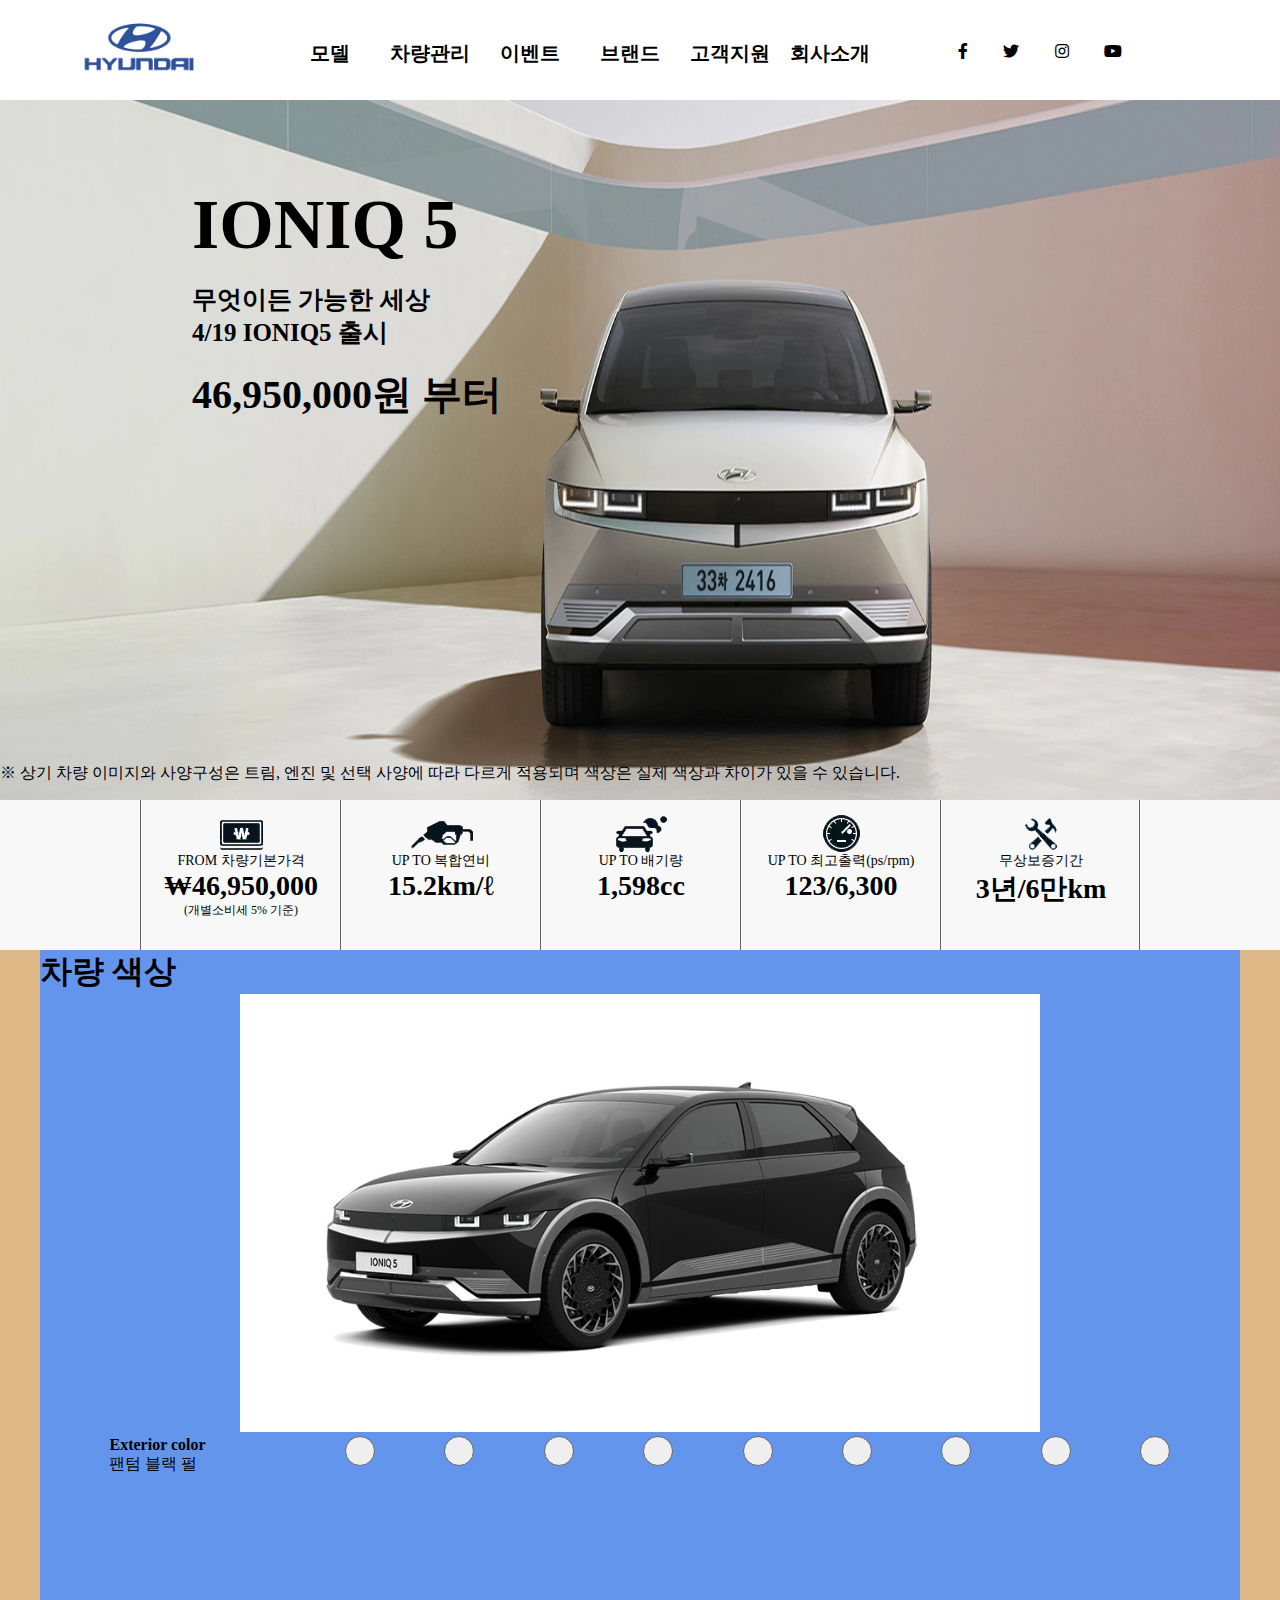
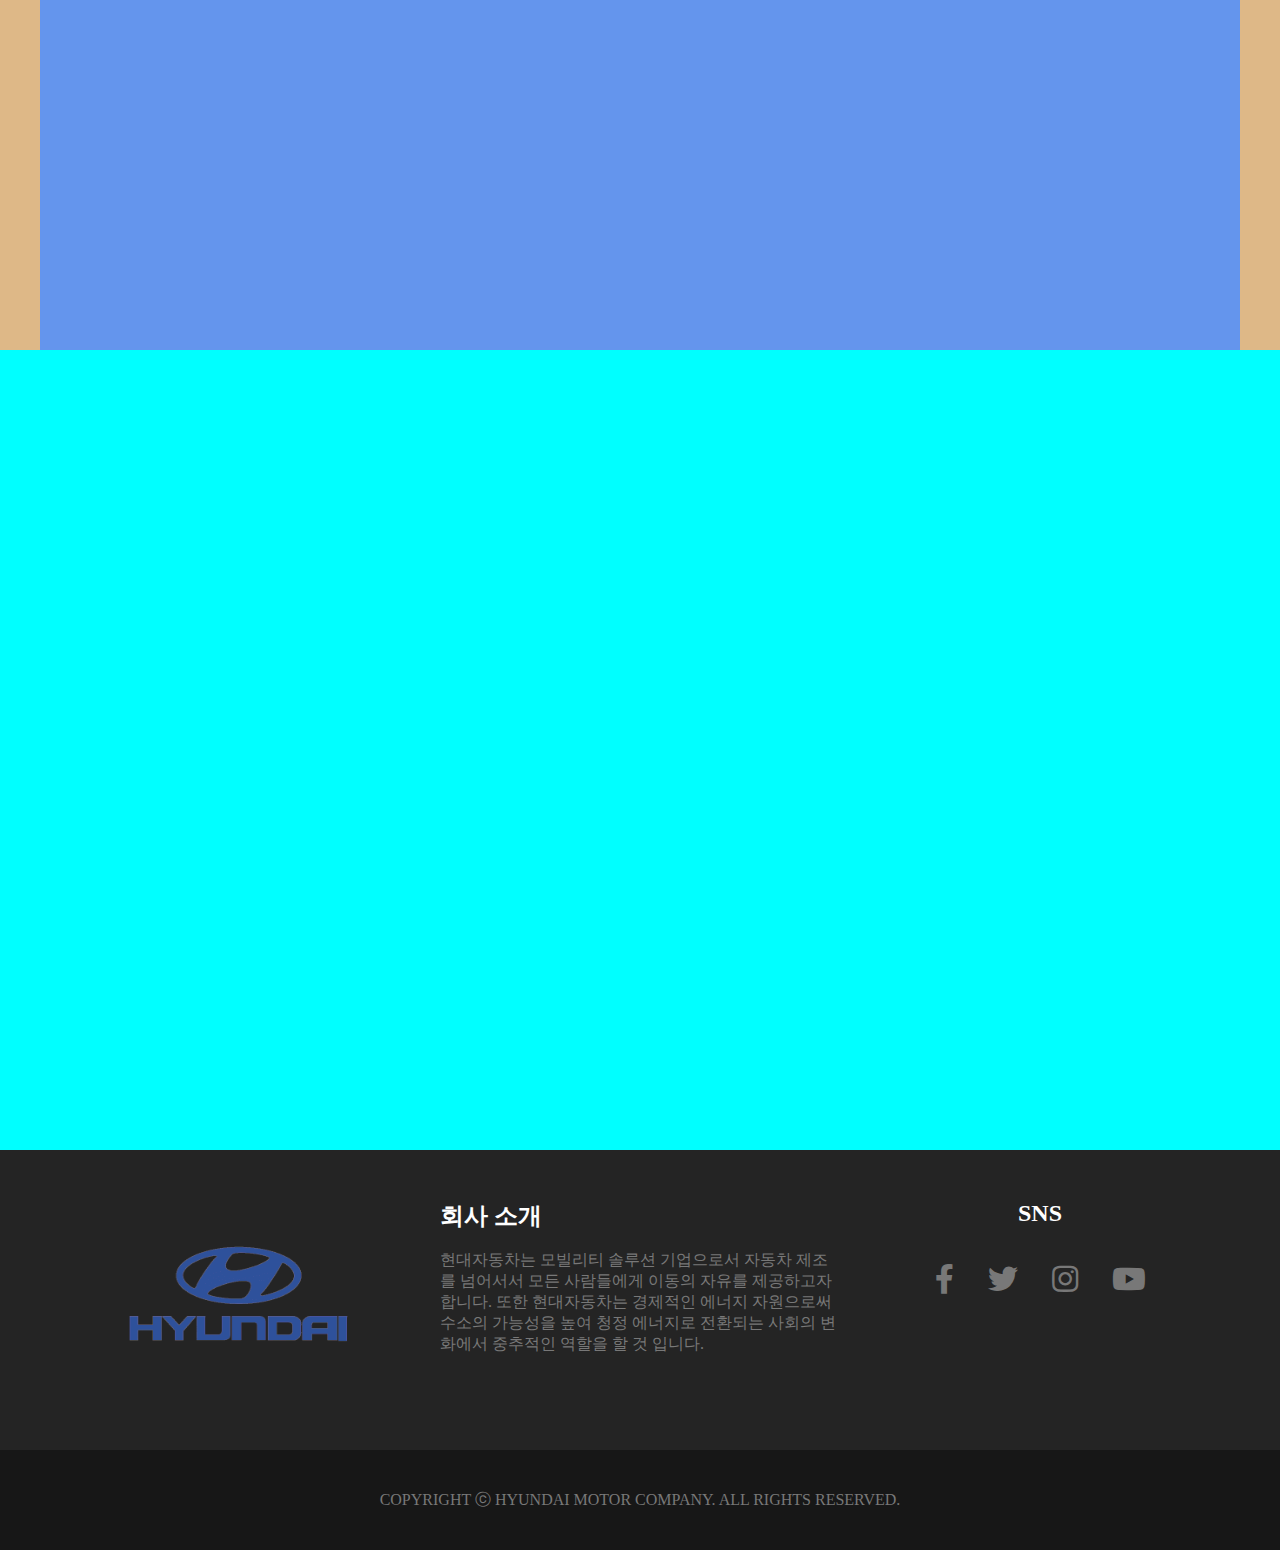
==== sub.html @ bb11e24d "1111" ====
<!DOCTYPE html>
<html lang="ko">

<head>
    <meta charset="UTF-8">
    <meta name="viewport" content="width=device-width, initial-scale=1.0">
    <title>현대자동차</title>
    <link rel="stylesheet" href="subcss/sub.css">
    <link rel="stylesheet" href="css/common.css">
    <link rel="stylesheet" href="css/common2.css">
    <link rel="stylesheet" href="css/common3.css">
    <link rel="stylesheet" href="https://use.fontawesome.com/releases/v5.10.0/css/all.css">

    
    <script src="https://ajax.googleapis.com/ajax/libs/jquery/3.6.0/jquery.min.js"></script>
    <script src="js/header.js"></script>
    <script src="subjs/sub.js"></script>
</head>

<body>
    
    <div class="header">
        <header>
            <a href="#"><img src="img/hyundai.png"  alt="logo"></a>
            <img src="img/menu.png" id="menu" alt="menu">
            <nav class="a">
                <ul>
                    <li><a href="#">모델</a></li>
                    <li><a href="#">차량관리</a></li>
                    <li><a href="#">이벤트</a></li>
                    <li><a href="#">브랜드</a></li>
                    <li><a href="#">고객지원</a></li>
                    <li><a href="#">회사소개</a></li>
                </ul>
            </nav>
            <div class="icon">
                <a href="#"><i class="fab fa-facebook-f"></i></a>
                <a href="#"><i class="fab fa-twitter"></i></a>
                <a href="#"><i class="fab fa-instagram"></i></a>
                <a href="#"><i class="fab fa-youtube"></i></a>
            </div>
        </header>
    </div>
   
   
    <div class="slide_1">
        <img class="slim" src="subimg/IONIQ5.jpg" alt="">
        <div class="txt">
            <h1 class="txt1">IONIQ 5</h1><br>
            <h4>무엇이든 가능한 세상<br> 4/19 IONIQ5 출시</h4><br>
            <span class="txt2">46,950,000원 부터</span>
        </div>
        <span class="q">※ 상기 차량 이미지와 사양구성은 트림, 엔진 및 선택 사양에 따라 다르게 적용되며 색상은 실제 색상과 차이가 있을 수 있습니다.</span>
        <div class="ic">
            <div class="icon a">
                <div id="flex">
                    <img src="subimg/icon1.png" alt="img">
                    <span>FROM 차량기본가격</span>
                    <h1 class="big">₩46,950,000</h1>
                    <span id="small">(개별소비세 5% 기준)</span>
                </div>
            </div>
            <div class="icon b">
                <div id="flex">
                    <img src="subimg/icon2.png" alt="">
                    <span>UP TO 복합연비</span>
                    <h1 class="big">15.2km/ℓ</h1>
                </div>
            </div>
            <div class="icon c">
                <div id="flex">
                    <img src="subimg/icon3.png" alt="">
                    <span>UP TO 배기량</span>
                    <h1 class="big">1,598cc</h1>
                </div>
            </div>
            <div class="icon d">
                <div id="flex">
                    <img src="subimg/icon4.png" alt="">
                    <span>UP TO 최고출력(ps/rpm)</span>
                    <h1 class="big">123/6,300</h1>
                </div>
            </div>
            <div class="icon e">
                <div id="flex">
                    <img src="subimg/icon5.png" alt="">
                    <span>무상보증기간</span>
                    <h1 class="big">3년/6만km</h1>
                </div>
            </div>
        </div>
    </div>

    <div class="carcol">
        <div class="color">
            <h1>차량 색상</h1>
            <div class="cc">
                <img class="black" src="subimg/black.jpg" alt="">
                <img class="cgrey" src="subimg/cgrey.jpg" alt="">
                <img class="ggrey" src="subimg/ggrey.jpg" alt="">
                <img class="sgrey" src="subimg/sgrey.jpg" alt="">
                <img class="white" src="subimg/white.jpg" alt="">
                <img class="gold" src="subimg/gold.jpg" alt="">
                <img class="blue" src="subimg/blue.jpg" alt="">
                <img class="olive" src="subimg/olive.jpg" alt="">
                <img class="dgreen" src="subimg/dgreen.jpg" alt="">
            </div>
            <div class="btn">
                <p><b> Exterior color</b><br>팬텀 블랙 펄</p>
                <p></p>
                <button class="black1" type="button"></button>
                <button class="cgrey1" type="button"></button>
                <button class="ggrey1" type="button"></button>
                <button class="sgrey1" type="button"></button>
                <button class="white1" type="button"></button>
                <button class="gold1" type="button"></button>
                <button class="blue1" type="button"></button>
                <button class="olive1" type="button"></button>
                <button class="dgreen1" type="button"></button>
            </div>
        </div>
    </div>

    <div class="slide_2">
        
    </div>

    <div class="footer">
        <footer>
            <div class="foot">
                <div class="fl">
                    <a href="#"><img src="img/hyundai.png" alt=""></a>
                </div>
                <div class="au">
                    <h2>회사 소개</h2><br>
                    <p>현대자동차는 모빌리티 솔루션 기업으로서 자동차 제조를 넘어서서 모든 사람들에게 이동의 자유를 제공하고자 합니다.
                        또한 현대자동차는 경제적인 에너지 자원으로써 수소의 가능성을 높여 청정 에너지로 전환되는 사회의 변화에서 중추적인 역할을 할 것 입니다.
                    </p>
                </div>
               

                <div class="sns">
                    <h2>SNS</h2><br><br>
                    <a href="#"><i class="fab fa-facebook-f"></i></a>
                    <a href="#"><i class="fab fa-twitter"></i></a>
                    <a href="#"><i class="fab fa-instagram"></i></a>
                    <a href="#"><i class="fab fa-youtube"></i></a>
                </div>
            </div>
        </footer>
    </div>
    
    <div class="footer2">
        <p>COPYRIGHT ⓒ HYUNDAI MOTOR COMPANY. ALL RIGHTS RESERVED.</p>
    </div>    
</body>

</html>
---- subcss/sub.css ----
@charset "UTF-8";

.slide_1{width: 100%; height: 850px; margin: 0 auto; background-color: rgb(248, 248, 248); position: relative;}
.slide_1 .slim{width: 100%; height: 700px;}
.slide_1 .txt{width: 1200px; height: auto; position: absolute; top: 10%; 
 left: 15%; }
.slide_1 .txt h1{font-size: 70px;}
.slide_1 .txt h4{font-size: 25px;}
.slide_1 .txt span{font-size: 40px; font-weight: bold;}
.slide_1 .q{position: absolute; z-index: 2; width: 100%; 
right: 0%; top: 78%;}
.slide_1 .ic{width: 1000px; height: 150px; display: flex; justify-content: space-evenly;margin-top: -4px;}
.slide_1 .ic .icon{width: 200px; height: 150px;
display: flex; flex-direction: column; align-items: center; text-align: center; }
#flex{display: flex; flex-direction: column; align-items: center; text-align: center; 
width: 200px; height: 120px; margin: auto;}
#flex span{font-size: 14px;}
#flex #small{font-size: 12px;}
.slide_1 .ic .a{border-left: 1px solid #666;}
.slide_1 .ic .a .big{font-size: 28px;}
.slide_1 .ic .b{border-left: 1px solid #666;}
.slide_1 .ic .b .big{font-size: 28px;}
.slide_1 .ic .c{border-left: 1px solid #666;}
.slide_1 .ic .c .big{font-size: 28px;}
.slide_1 .ic .d{border-left: 1px solid #666;}
.slide_1 .ic .d .big{font-size: 28px;}
.slide_1 .ic .e{border-left: 1px solid #666; border-right: 1px solid #666;}
.slide_1 .ic .e .big{font-size: 28px;}



.carcol{width: 100%; height: 1000px; background-color: burlywood;}
.carcol .color{width: 1200px; height: 100%; margin:0 auto; background-color: cornflowerblue;}
.carcol .color .cc{width: 800px; height: auto; margin: 0 auto;}
.carcol .color .cc img{width: 100%;height: 100%;  margin: 0 auto;}
.cgrey,.ggrey,.sgrey,.white,.gold,.blue,.olive,.dgreen{display: none;}
.carcol .btn{width: 100%; height: 50px; margin: 0; display: flex; justify-content: space-evenly; align-content: space-between;}
.carcol .btn p{margin: 0;}
.carcol .btn button{margin: 0; width: 30px; height: 30px; border-radius: 20px; 
border: 1px solid #666; cursor: pointer; }

.slide_2{width: 100%; height: 800px; background-color: cyan;}
---- css/common.css ----
@charset "UTF-8";
@media(min-width:1200px){
*{margin: 0 auto; box-sizing: border-box;}
ul,li,ol{list-style: none;}
a{text-decoration: none; color: black;}

.header{width: 100%; height: 100px;}
.header img{width: 200px; height: 100px; float: left;}
header{width: 1200px; height: 100px; margin: 0 auto; 
 position: relative;}
 .header #menu{width: 50px; height: 50px; float: right; display: none;}

.header header nav{width: 700px; height: 100px; text-align: center; float: left;}
.header header nav ul li{width: 100px; height: 100px; font-size: 20px;
float: left;  font-weight: bold;
padding: 40px 10px;}
.header header nav ul li:hover{background-color:rgb(46, 85, 155) ; cursor: pointer;}
.header header nav ul li a{padding: 40px 0;}
.header header nav ul li:hover a{color: #fff;}
.header header .icon{width: 200px; height: 30px; float: left; display: flex;
text-align: center; margin-top: 43px; position: absolute; left: 75%;}
.header header .icon a:hover{color: rgb(46, 85, 155);}

.footer{width: 100%; height: 300px; background-color: #242424;}
.footer .foot{width: 1200px; height: 300px; display: flex; 
margin: 0 auto; align-items: center; float: left;}
.footer h2{color: white;}
.footer footer{width: 1200px; height: 300px;}
.footer .fl{width: 400px; height: 200px; }
.footer img {width: 400px; height: 200px;}
.footer .au{width: 400px; height: 200px;}
.footer .au {color: #787878;}
.footer .sns{width: 400px; height: 200px; text-align: center;}
.footer .sns a{margin: 15px; font-size: 30px; color: #787878;}
.footer .sns a:hover{color:rgb(46, 85, 155);}

.footer2{width: 100%; height: 100px; background-color: #171717; 
color: #787878; text-align: center; display: flex; align-items: center;}
}
---- css/common2.css ----
@charset "UTF-8";
@media(max-width:599px){
*{margin: 0 auto; box-sizing: border-box;}
ul,li,ol{list-style: none;}
a{text-decoration: none; color: black;}

.header{width: 100%; height: auto;}
.header img{width: 200px; height: 100px; float: left;}
header{width: 100%; height: 100px; margin: 0 auto; 
 }
 .header #menu{width:30px; height: 30px; cursor: pointer;float: right;
margin-top: 20px; margin-right: 20px;}

.header header nav{width: 100%; height: 300px; position: absolute; top:100px; text-align: left; 
 z-index: 10; background-color: white; display: none;}
 .header header nav ul{width: 100%; height: 300px; padding: 0;}
.header header nav ul li{width: 100%; height: 50px; font-size: 15px;
float: left; padding: 12px 10px ; font-weight: bold; border-bottom: 1px solid #787878;
}
.header header nav ul li a{display: block; width: 100%;}
.header header nav ul li:hover{background-color:rgb(46, 85, 155) ; cursor: pointer;}
.header header nav ul li:hover a{color: #fff;}
.header header .icon{width: 200px; height: 100px; float: left; display: flex;
text-align: center; margin-top: 43px; position: absolute; left: 75%; display: none;}
.header header .icon a:hover{color: rgb(46, 85, 155);}

.footer{width: 100%; height: auto; background-color: #242424;}
.footer .foot{width: 100%; height: auto; display: flex; 
margin: 0 auto; align-items: center; flex-direction: column;}
.footer h2{color: white;  text-align: center;}
.footer footer{width: 100%; height: auto;}
.footer .fl{width: 400px; height: 200px;}
.footer img {width: 400px; height: 200px;}
.footer .au{width: 400px; height: 200px;}
.footer .au {color: #787878;}
.footer .sns{width: 400px; height: 200px; text-align: center;}
.footer .sns a{margin: 15px; font-size: 30px; color: #787878;}
.footer .sns a:hover{color:rgb(46, 85, 155);}

.footer2{width: 100%; height: 100px; background-color: #171717; 
color: #787878; text-align: center; display: flex; align-items: center;
font-size: 15px;}
}
---- css/common3.css ----
@charset "UTF-8";
@media(min-width:600px) and (max-width:1199px){
*{margin: 0 auto; box-sizing: border-box;}
ul,li,ol{list-style: none;}
a{text-decoration: none; color: black;}

.header{width: 100%; height: 100px;}
.header img{width: 20%; height: 100px; float: left;}
header{width: 100%; height: 100px; margin: 0 auto; 
 position: relative;}
 .header #menu{width: 50px; height: 50px; float: right; display: none;}

.header header nav{width: 80%; height: 100px; text-align: center;}
.header header nav ul{width: 100%;}
.header header nav ul li{width: 16%; height: 100%; font-size: 75%;
float: left;  font-weight: bold;
padding: 40px 9px;}
.header header nav ul li:hover{background-color:rgb(46, 85, 155) ; cursor: pointer;}
.header header nav ul li a{padding: 40px 0;}
.header header nav ul li:hover a{color: #fff;}
.header header .icon{width: 200px; height: 100px; float: left; display: flex;
text-align: center; margin-top: 43px; position: absolute; left: 75%; display: none;}
.header header .icon a:hover{color: rgb(46, 85, 155);}

.footer{width: 100%; height: 300px; background-color: #242424;}
.footer .foot{width: 100%; height: 300px; display: flex; 
margin: 0 auto; align-items: center; float: left;}
.footer h2{color: white;}
.footer footer{width: 100%; height: 300px;}
.footer .fl{width: 50%; height: 200px; }
.footer img {width: 100%; height: 200px;}
.footer .au{width: 50%; height: 200px;}
.footer .au {color: #787878;}
.footer .sns{width: 400px; height: 200px; text-align: center; display: none;}
.footer .sns a{margin: 15px; font-size: 30px; color: #787878;}
.footer .sns a:hover{color:rgb(46, 85, 155);}

.footer2{width: 100%; height: 100px; background-color: #171717; 
color: #787878; text-align: center; display: flex; align-items: center;}
}
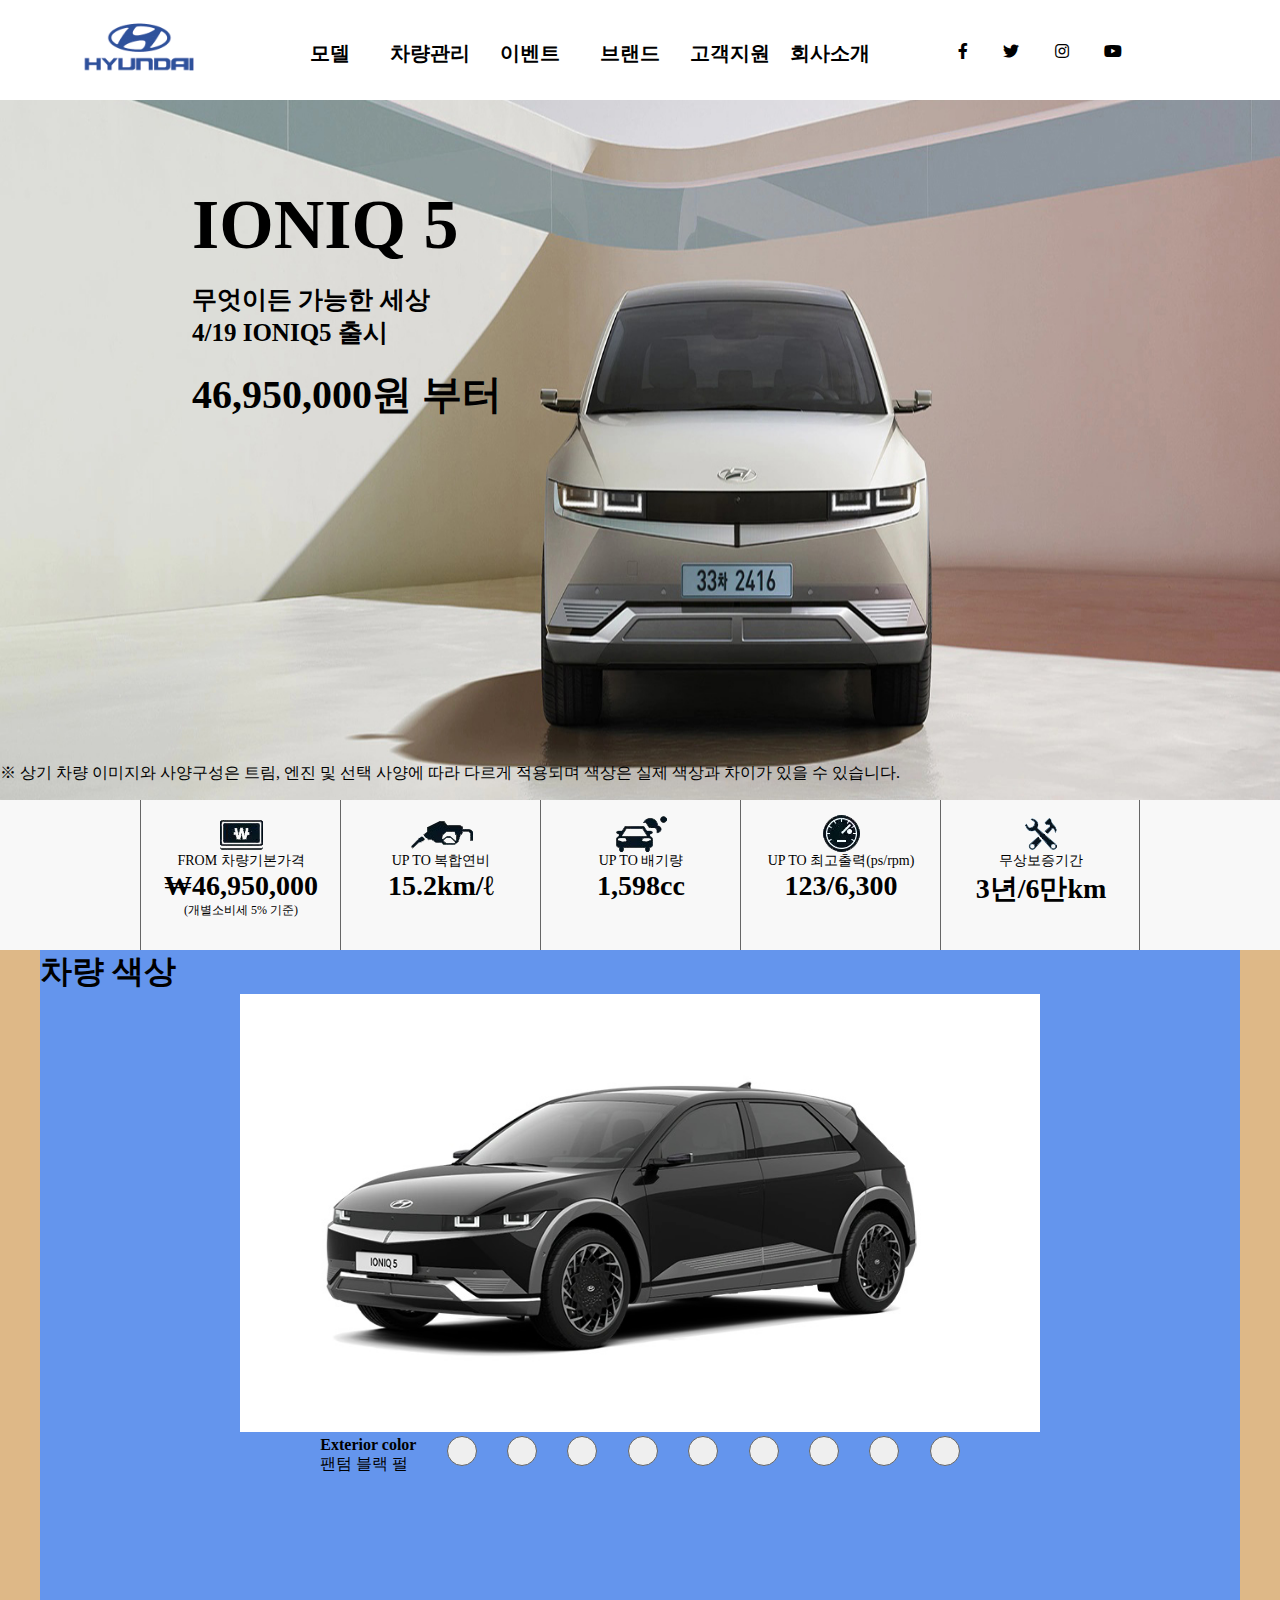
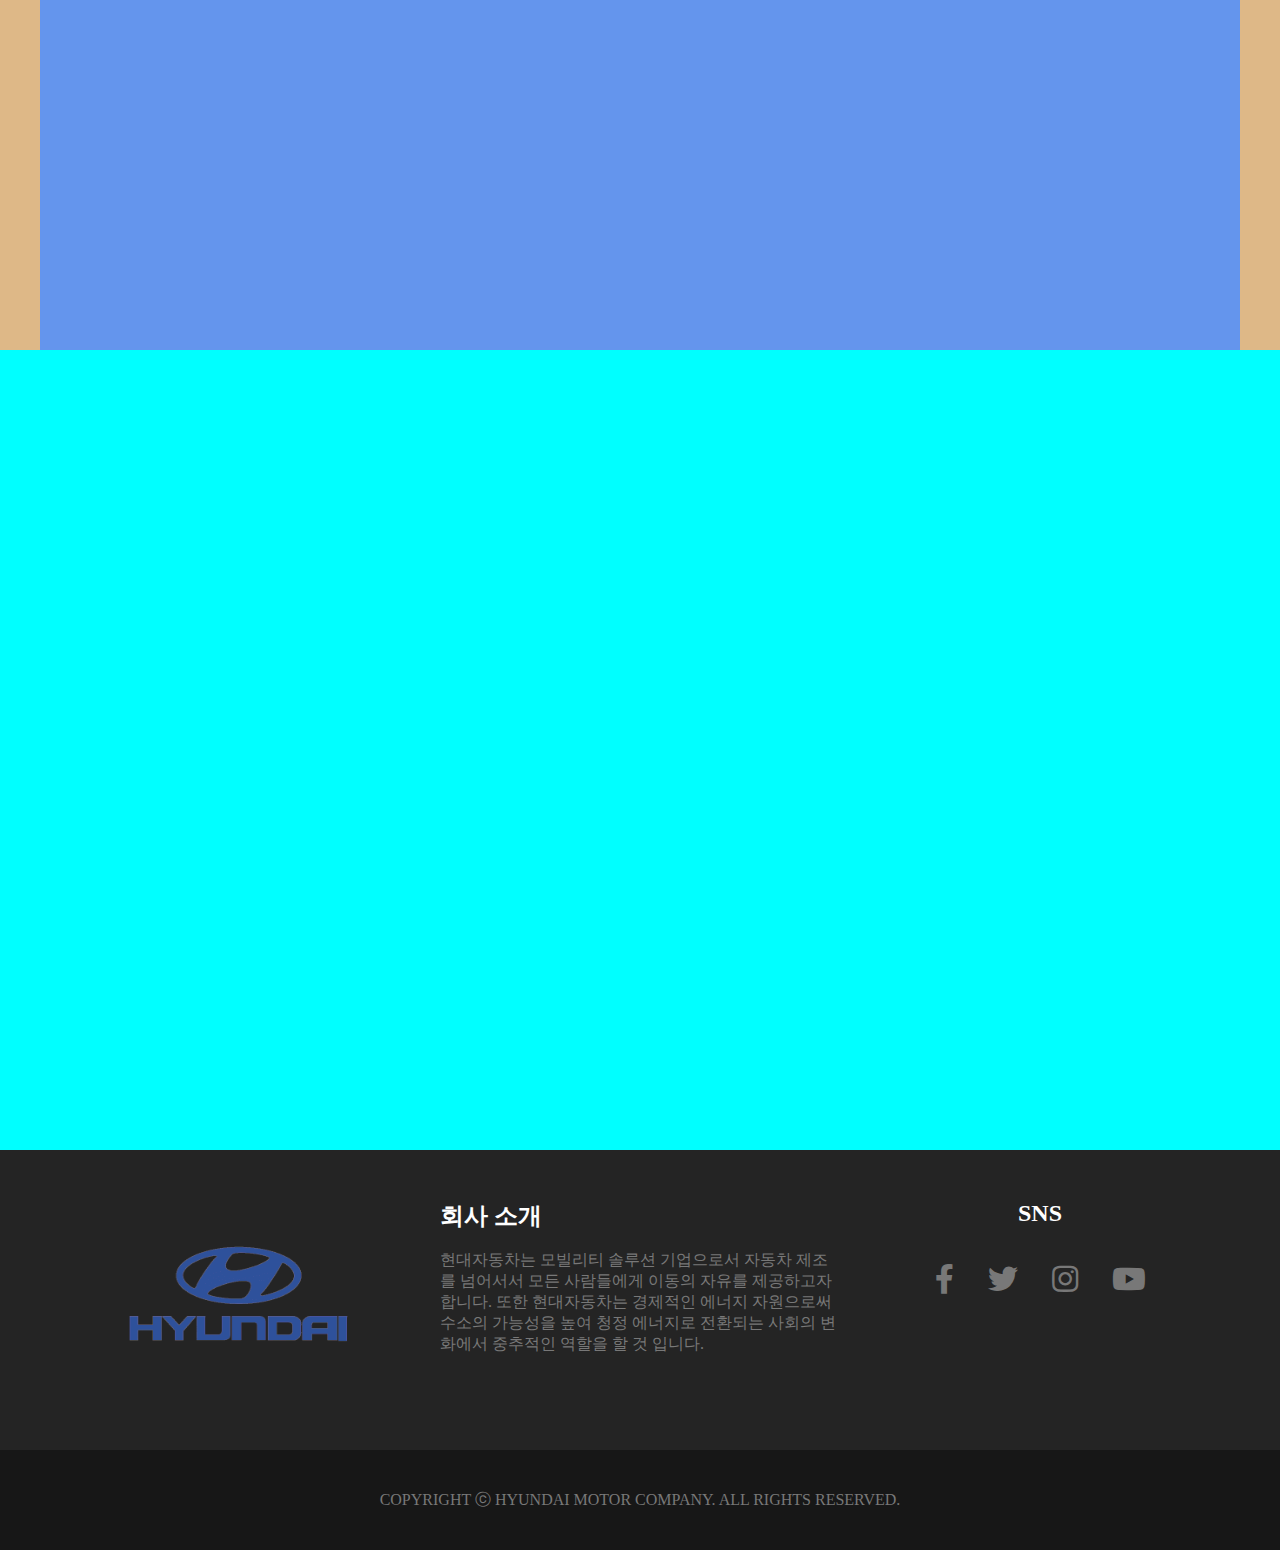
==== commit ebbdbd45: "11111" ====
--- a/sub.html
+++ b/sub.html
@@ -106,8 +106,8 @@
                 <img class="dgreen" src="subimg/dgreen.jpg" alt="">
             </div>
             <div class="btn">
-                <p><b> Exterior color</b><br>팬텀 블랙 펄</p>
-                <p></p>
+                <p class="black2"><b> Exterior color</b><br>팬텀 블랙 펄</p>
+                <p class="cgrey2"><b> Exterior color</b><br>사이버 그레이 메탈릭</p>
                 <button class="black1" type="button"></button>
                 <button class="cgrey1" type="button"></button>
                 <button class="ggrey1" type="button"></button>
--- a/subcss/sub.css
+++ b/subcss/sub.css
@@ -34,9 +34,10 @@
 .carcol .color .cc{width: 800px; height: auto; margin: 0 auto;}
 .carcol .color .cc img{width: 100%;height: 100%;  margin: 0 auto;}
 .cgrey,.ggrey,.sgrey,.white,.gold,.blue,.olive,.dgreen{display: none;}
-.carcol .btn{width: 100%; height: 50px; margin: 0; display: flex; justify-content: space-evenly; align-content: space-between;}
+.carcol .btn{width: 700px; height: 50px; margin: 0 auto; display: flex; justify-content: space-evenly; align-content: space-between;}
 .carcol .btn p{margin: 0;}
 .carcol .btn button{margin: 0; width: 30px; height: 30px; border-radius: 20px; 
 border: 1px solid #666; cursor: pointer; }
+.cgrey2{display: none;}
 
 .slide_2{width: 100%; height: 800px; background-color: cyan;}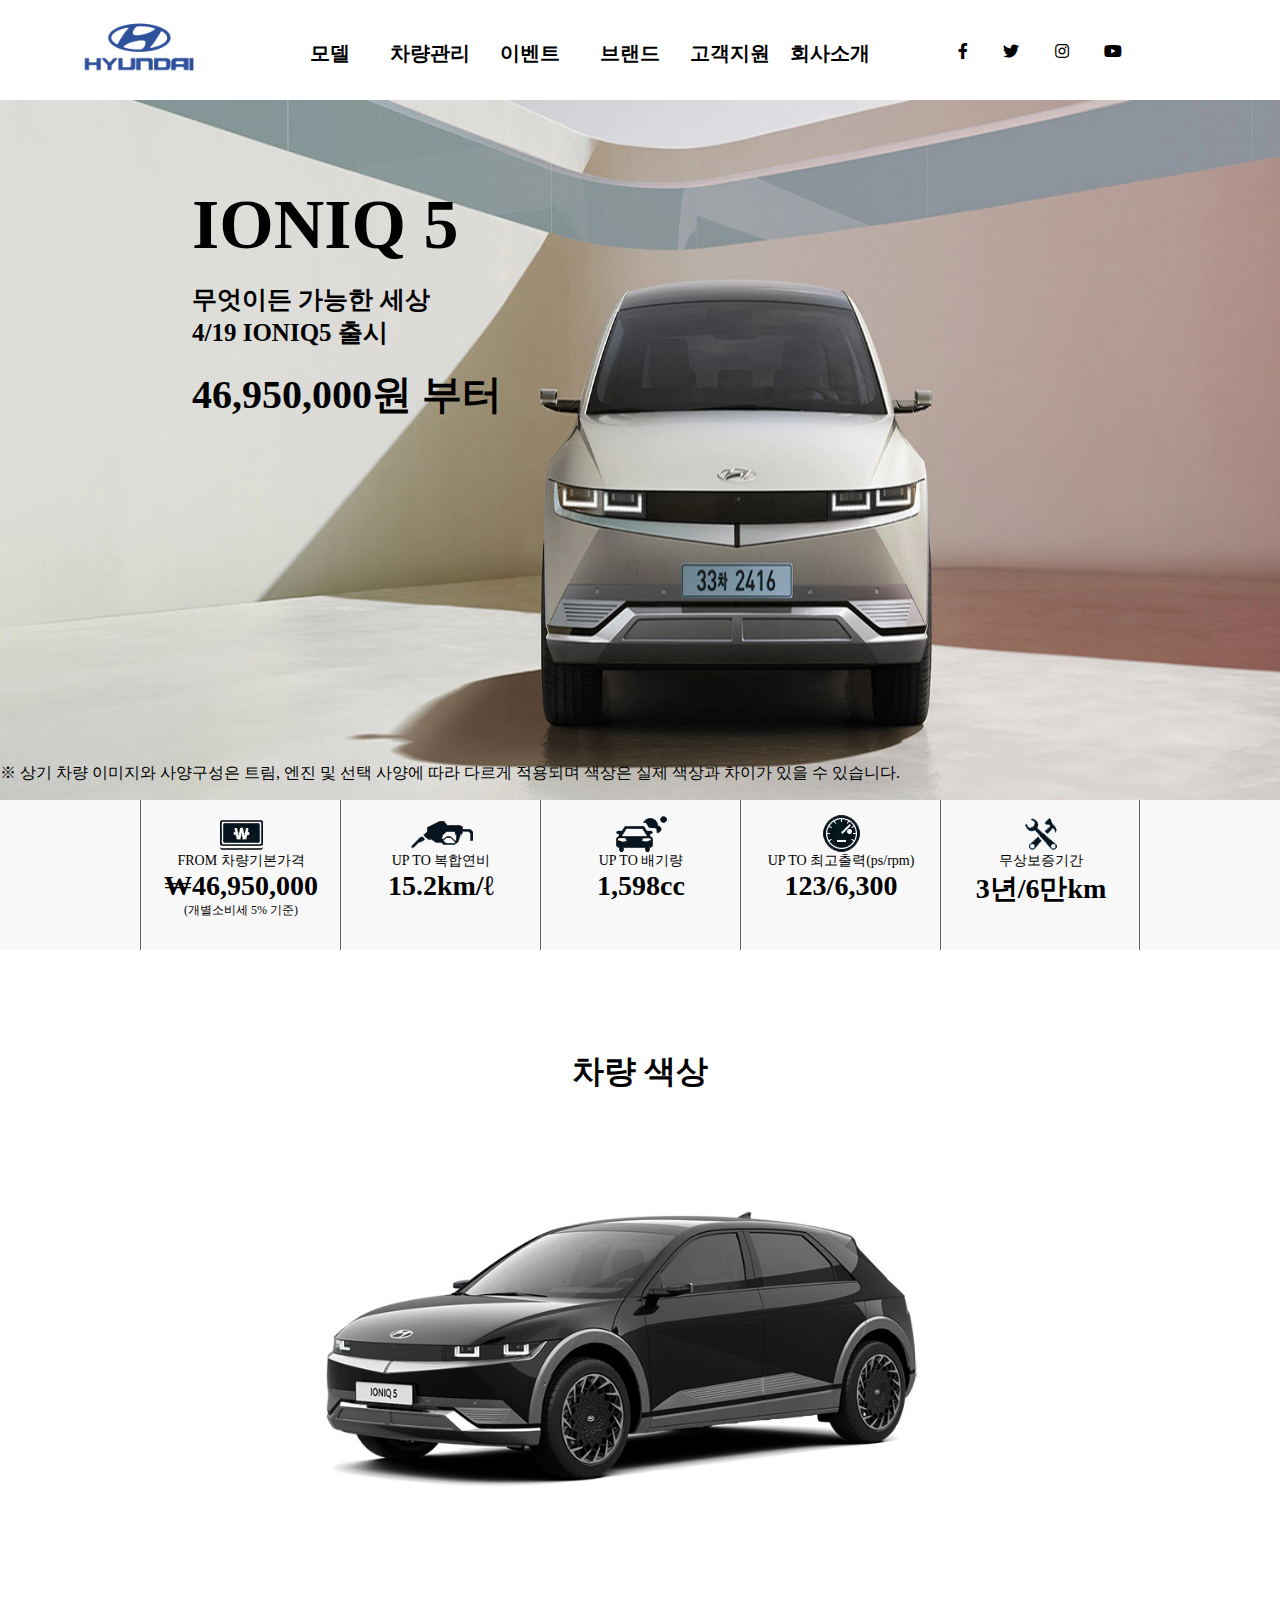
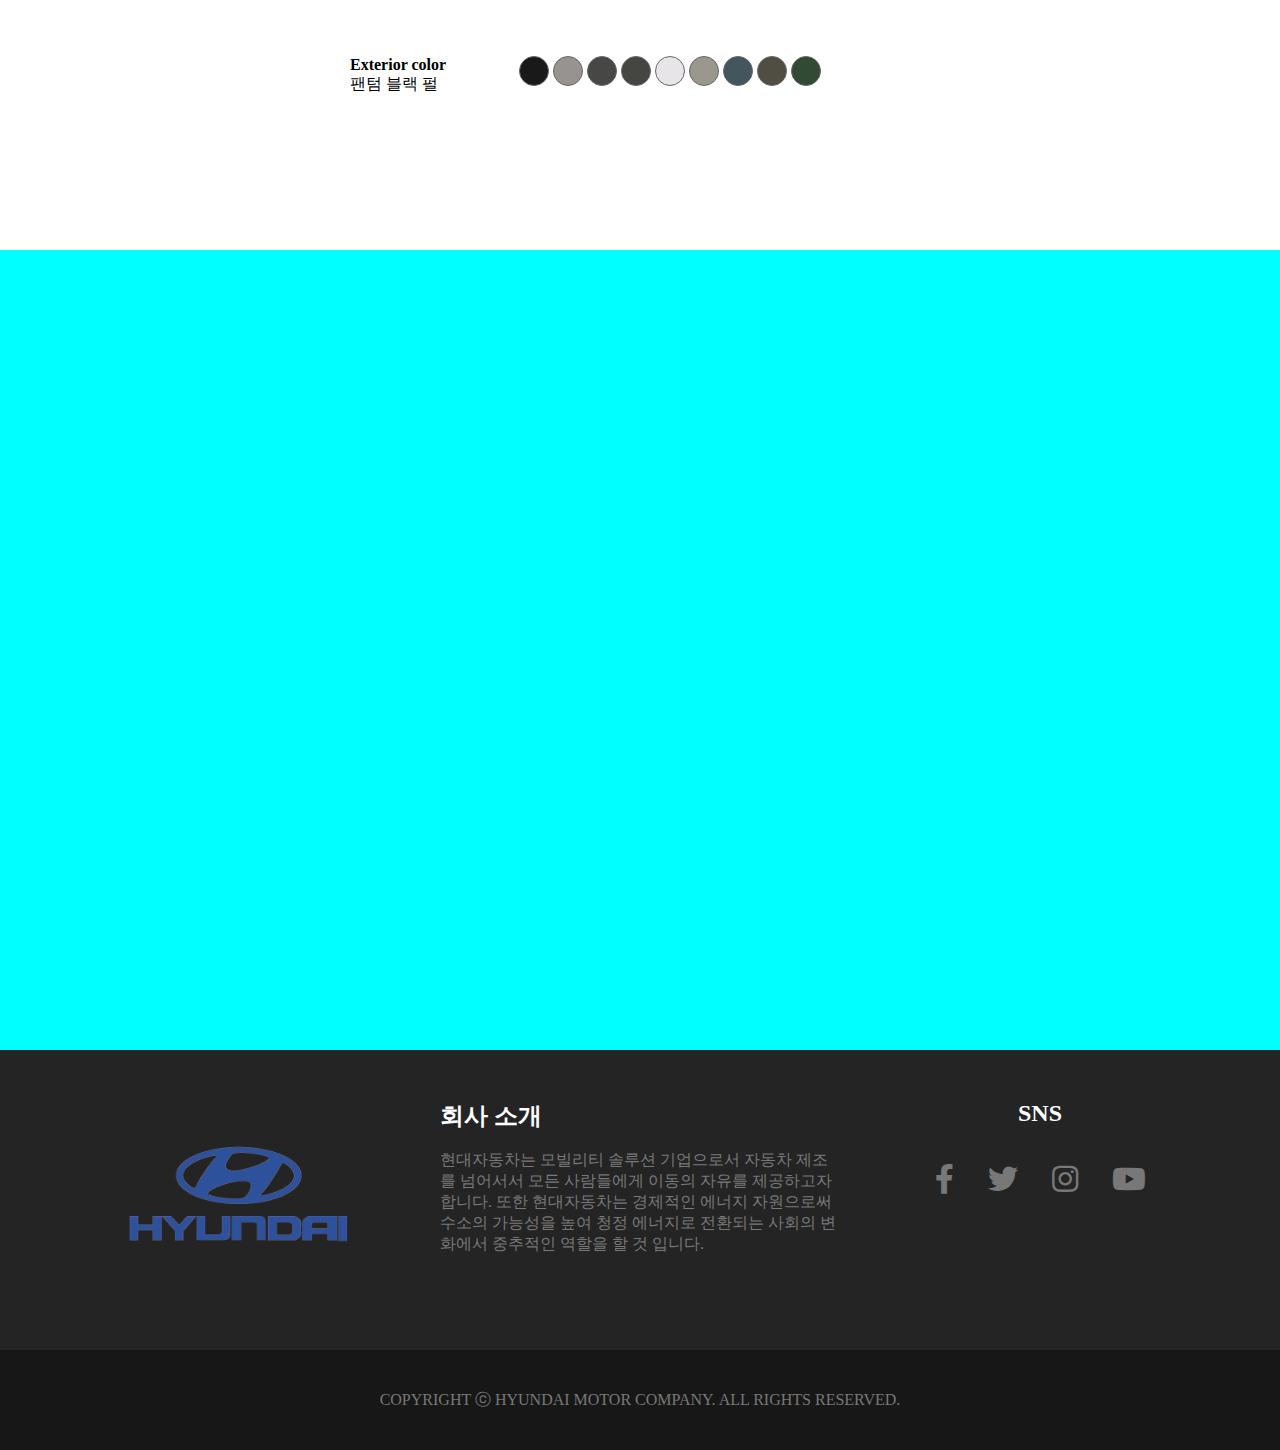
==== commit c053e347: "111" ====
--- a/sub.html
+++ b/sub.html
@@ -105,18 +105,30 @@
                 <img class="olive" src="subimg/olive.jpg" alt="">
                 <img class="dgreen" src="subimg/dgreen.jpg" alt="">
             </div>
+            <br><br><br><br><br>
             <div class="btn">
-                <p class="black2"><b> Exterior color</b><br>팬텀 블랙 펄</p>
-                <p class="cgrey2"><b> Exterior color</b><br>사이버 그레이 메탈릭</p>
-                <button class="black1" type="button"></button>
-                <button class="cgrey1" type="button"></button>
-                <button class="ggrey1" type="button"></button>
-                <button class="sgrey1" type="button"></button>
-                <button class="white1" type="button"></button>
-                <button class="gold1" type="button"></button>
-                <button class="blue1" type="button"></button>
-                <button class="olive1" type="button"></button>
-                <button class="dgreen1" type="button"></button>
+                <div class="colorname">
+                    <p class="black2"><b> Exterior color</b><br>팬텀 블랙 펄</p>
+                    <p class="cgrey2"><b> Exterior color</b><br>사이버 그레이 메탈릭</p>
+                    <p class="ggrey2"><b>Exterior color</b><br>갤럭틱 그레이 메탈릭</p>
+                    <p class="sgrey2"><b>Exterior color</b><br>슈팅스타 그레이 매트</p>
+                    <p class="white2"><b>Exterior color</b><br>아틀라스 화이트</p>
+                    <p class="gold2"><b>Exterior color</b><br>그래비티 골드 매트</p>
+                    <p class="blue2"><b>Exterior color</b><br>루시드 블루 펄</p>
+                    <p class="olive2"><b>Exterior color</b><br>미스틱 올리브그린 펄</p>
+                    <p class="dgreen2"><b>Exterior color</b><br>디지털 틸그린 펄</p>
+                </div>
+                <div class="carbtn">
+                    <button class="black1" type="button"></button>
+                    <button class="cgrey1" type="button"></button>
+                    <button class="ggrey1" type="button"></button>
+                    <button class="sgrey1" type="button"></button>
+                    <button class="white1" type="button"></button>
+                    <button class="gold1" type="button"></button>
+                    <button class="blue1" type="button"></button>
+                    <button class="olive1" type="button"></button>
+                    <button class="dgreen1" type="button"></button>
+                </div>
             </div>
         </div>
     </div>
--- a/subcss/sub.css
+++ b/subcss/sub.css
@@ -29,15 +29,27 @@
 
 
 
-.carcol{width: 100%; height: 1000px; background-color: burlywood;}
-.carcol .color{width: 1200px; height: 100%; margin:0 auto; background-color: cornflowerblue;}
+.carcol{width: 100%; height: 800px; }
+.carcol .color{width: 1200px; height: 100%; margin:0 auto; }
 .carcol .color .cc{width: 800px; height: auto; margin: 0 auto;}
 .carcol .color .cc img{width: 100%;height: 100%;  margin: 0 auto;}
+.carcol .color h1{text-align: center; margin-bottom: 30px; margin-top: 100px;}
 .cgrey,.ggrey,.sgrey,.white,.gold,.blue,.olive,.dgreen{display: none;}
 .carcol .btn{width: 700px; height: 50px; margin: 0 auto; display: flex; justify-content: space-evenly; align-content: space-between;}
 .carcol .btn p{margin: 0;}
 .carcol .btn button{margin: 0; width: 30px; height: 30px; border-radius: 20px; 
 border: 1px solid #666; cursor: pointer; }
-.cgrey2{display: none;}
+.cgrey2,.ggrey2,.sgrey2,.white2,.gold2,.blue2,.olive2,.dgreen2{display: none;}
+.colorname{width: 180px; margin: 0 auto; margin-left: 60px;}
+.carbtn{width: 500px; margin: 0 auto;}
+.black1{background-color: rgb(25, 25, 25);}
+.cgrey1{background-color: rgb(151, 147, 144);}
+.ggrey1{background-color: rgb(71, 71, 69);}
+.sgrey1{background-color: rgb(69, 70, 65);}
+.white1{background-color: rgb(231, 229, 232);}
+.gold1{background-color: rgb(155, 151, 140);}
+.blue1{background-color: rgb(67, 86, 93);}
+.olive1{background-color: rgb(80, 78, 66);}
+.dgreen1{background-color: rgb(49, 74, 52);}
 
 .slide_2{width: 100%; height: 800px; background-color: cyan;}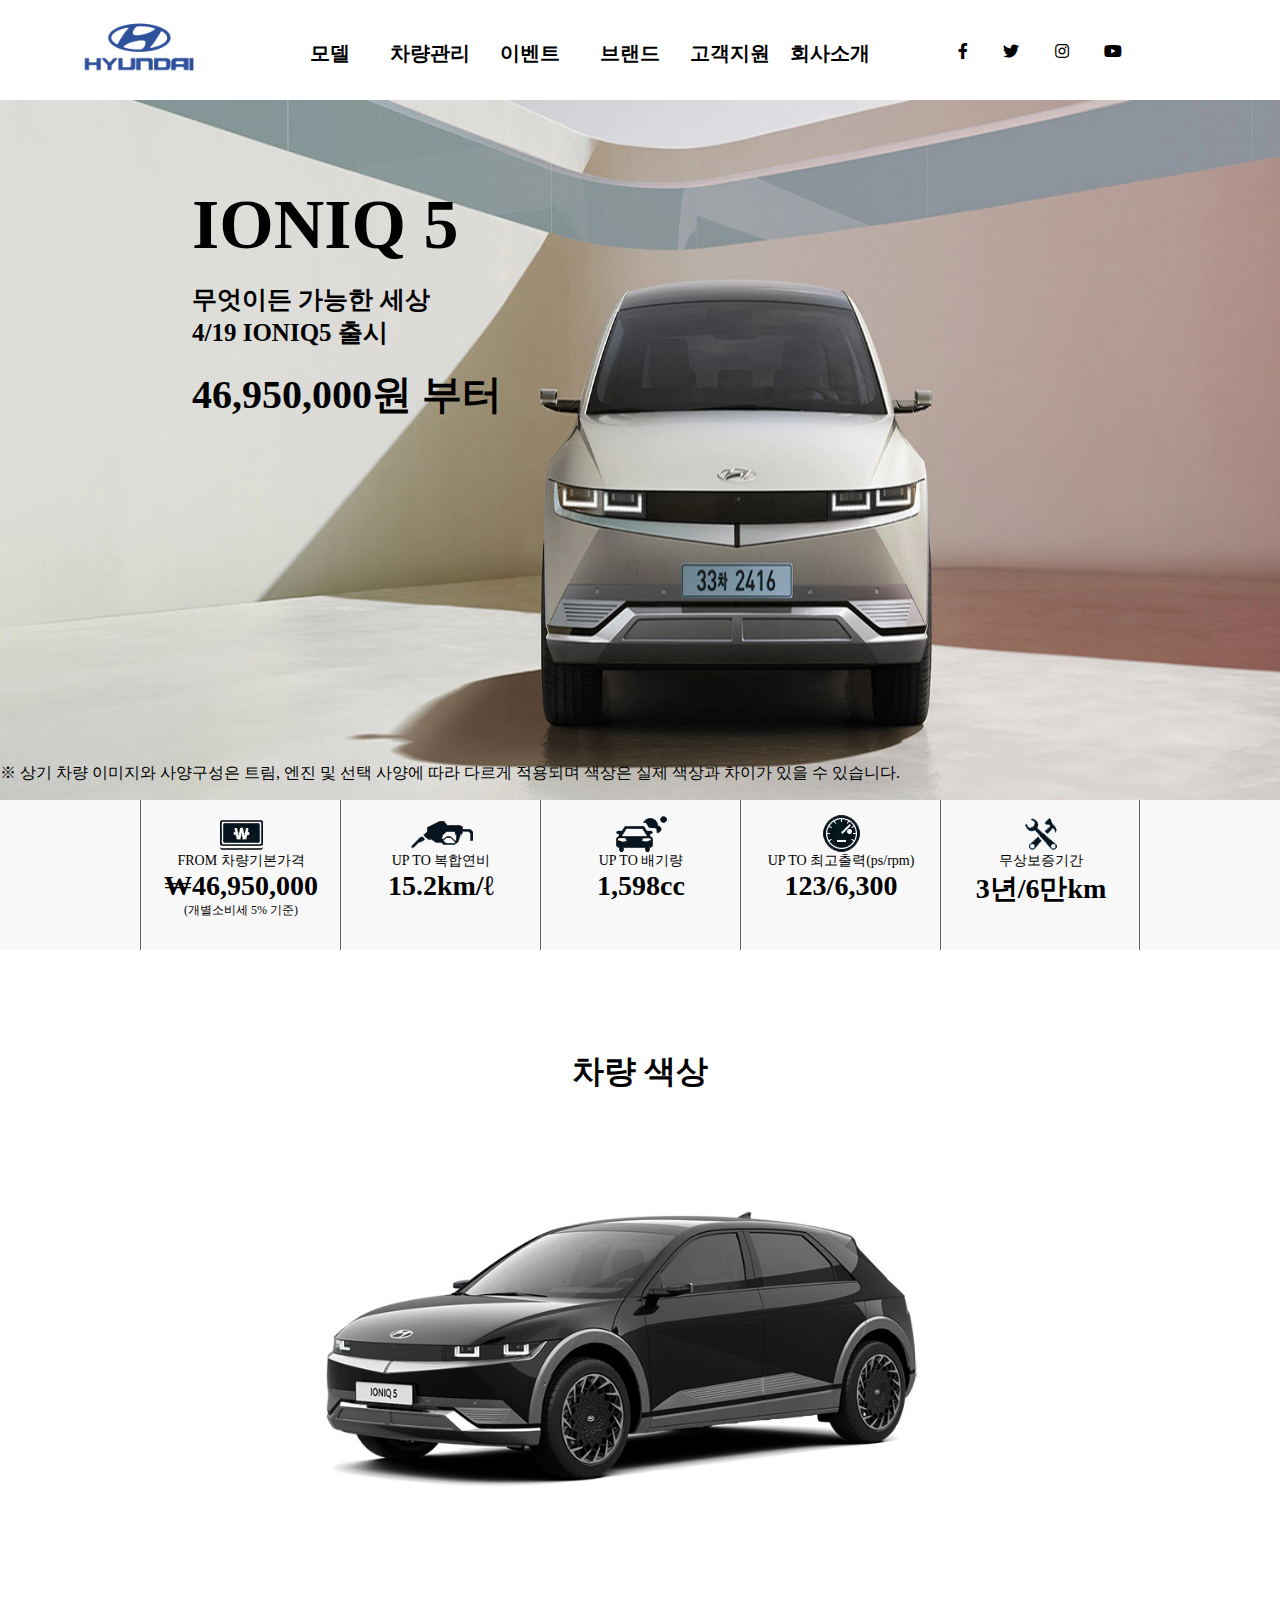
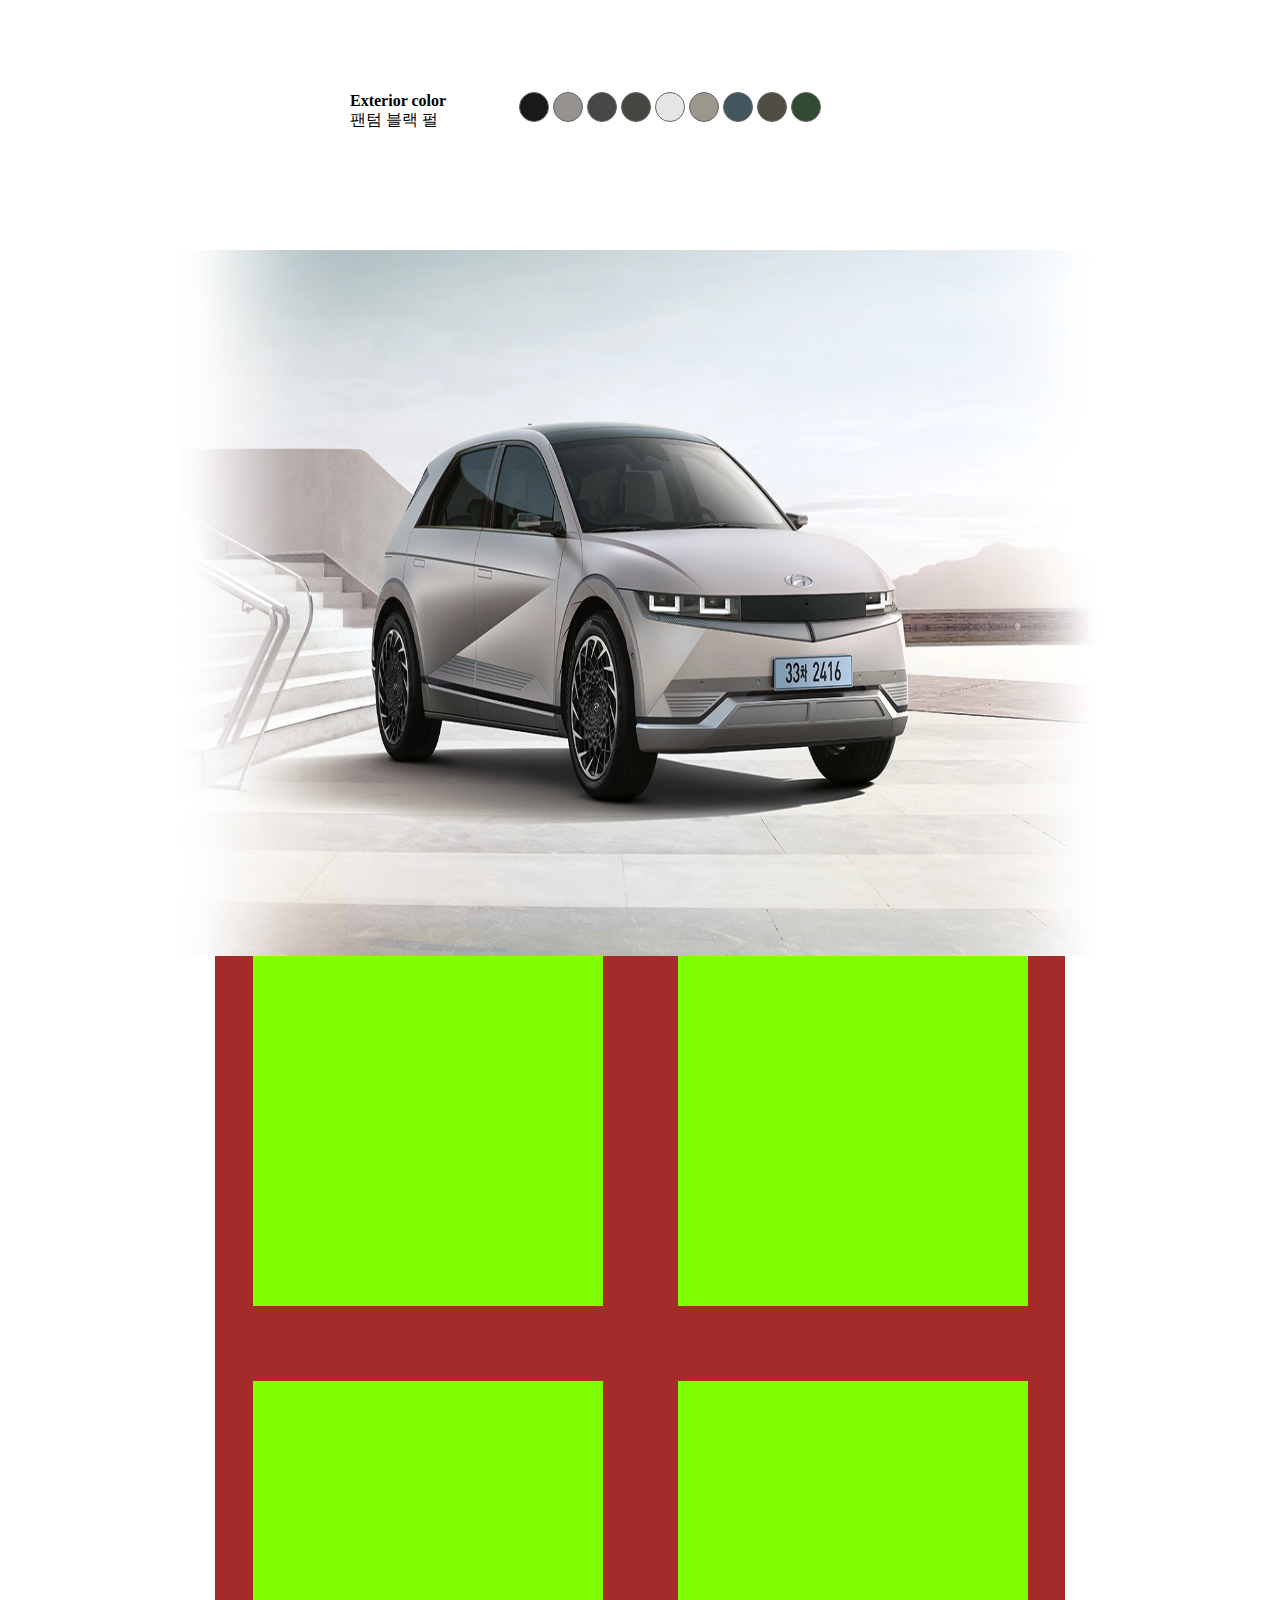
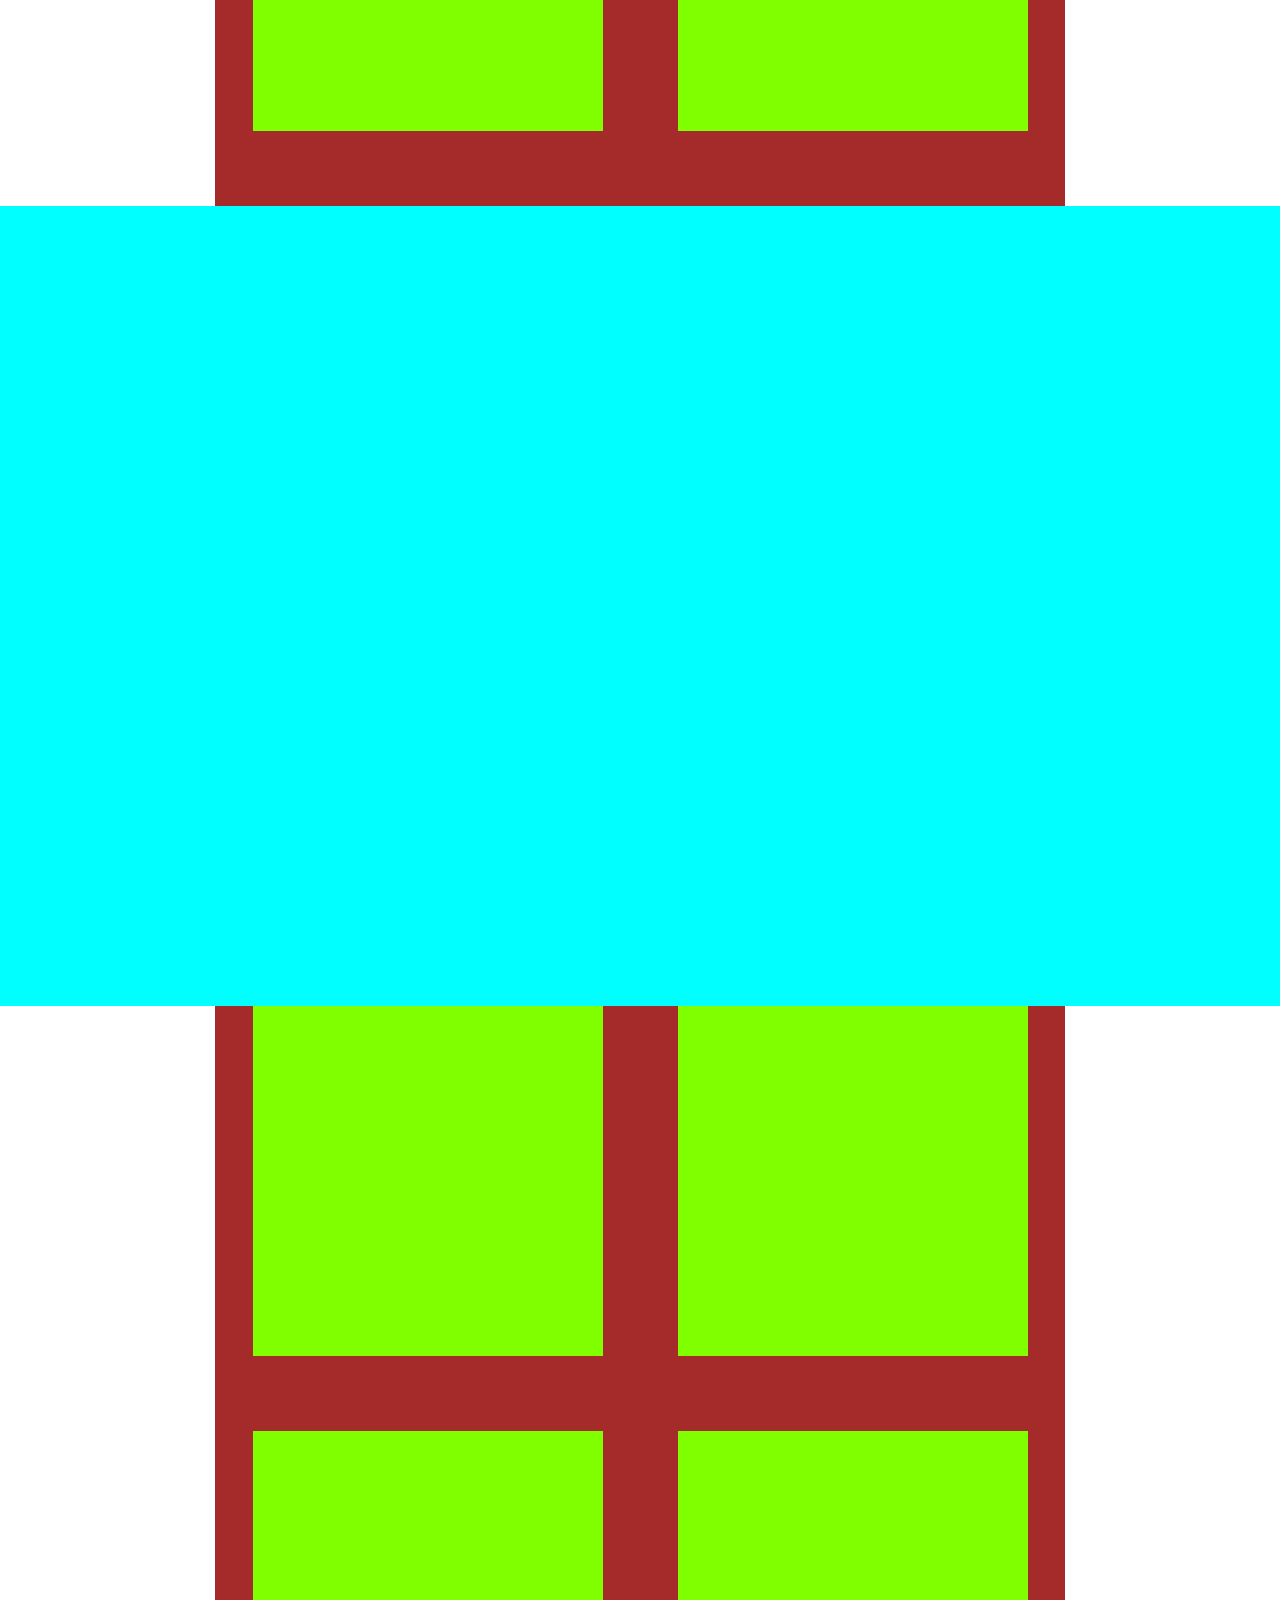
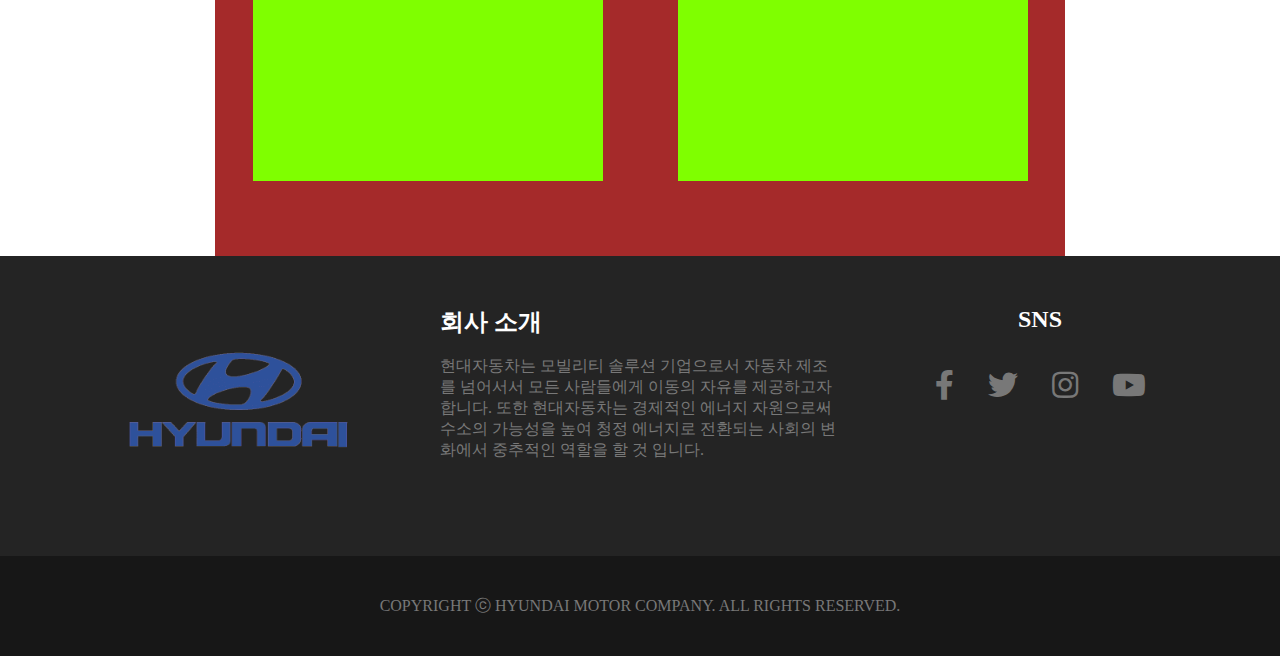
==== commit ad60c0fe: "111" ====
--- a/sub.html
+++ b/sub.html
@@ -21,7 +21,7 @@
     
     <div class="header">
         <header>
-            <a href="#"><img src="img/hyundai.png"  alt="logo"></a>
+            <a href="index.html"><img src="img/hyundai.png"  alt="logo"></a>
             <img src="img/menu.png" id="menu" alt="menu">
             <nav class="a">
                 <ul>
@@ -34,7 +34,7 @@
                 </ul>
             </nav>
             <div class="icon">
-                <a href="#"><i class="fab fa-facebook-f"></i></a>
+                <a href="index.html"><i class="fab fa-facebook-f"></i></a>
                 <a href="#"><i class="fab fa-twitter"></i></a>
                 <a href="#"><i class="fab fa-instagram"></i></a>
                 <a href="#"><i class="fab fa-youtube"></i></a>
@@ -105,7 +105,7 @@
                 <img class="olive" src="subimg/olive.jpg" alt="">
                 <img class="dgreen" src="subimg/dgreen.jpg" alt="">
             </div>
-            <br><br><br><br><br>
+            <br><br><br><br><br><br><br>
             <div class="btn">
                 <div class="colorname">
                     <p class="black2"><b> Exterior color</b><br>팬텀 블랙 펄</p>
@@ -134,7 +134,24 @@
     </div>
 
     <div class="slide_2">
-        
+        <img src="subimg/slide2.jpg" alt="">
+    </div>
+    <div class="slide_2_1">
+        <div ></div>
+        <div></div>
+        <div></div>
+        <div></div>
+    </div>
+
+    <div class="slide_3">
+
+    </div>
+
+    <div class="slide_3_1">
+        <div ></div>
+        <div></div>
+        <div></div>
+        <div></div>
     </div>
 
     <div class="footer">
--- a/subcss/sub.css
+++ b/subcss/sub.css
@@ -52,4 +52,13 @@
 .olive1{background-color: rgb(80, 78, 66);}
 .dgreen1{background-color: rgb(49, 74, 52);}
 
-.slide_2{width: 100%; height: 800px; background-color: cyan;}+.slide_2{width: 100%; height: 706px; background-color: cyan;}
+.slide_2 img{width: 100%; height: 100%;}
+.slide_2_1{width: 850px; height: 850px; background-color: brown; display: flex; justify-content: space-evenly; 
+flex-wrap: wrap;}
+.slide_2_1 div{width: 350px; height: 350px; background-color: chartreuse;}
+
+.slide_3{width: 100%; height: 800px; background-color: cyan;}
+.slide_3_1{width: 850px; height: 850px; background-color: brown; display: flex; justify-content: space-evenly; 
+    flex-wrap: wrap;}
+    .slide_3_1 div{width: 350px; height: 350px; background-color: chartreuse;}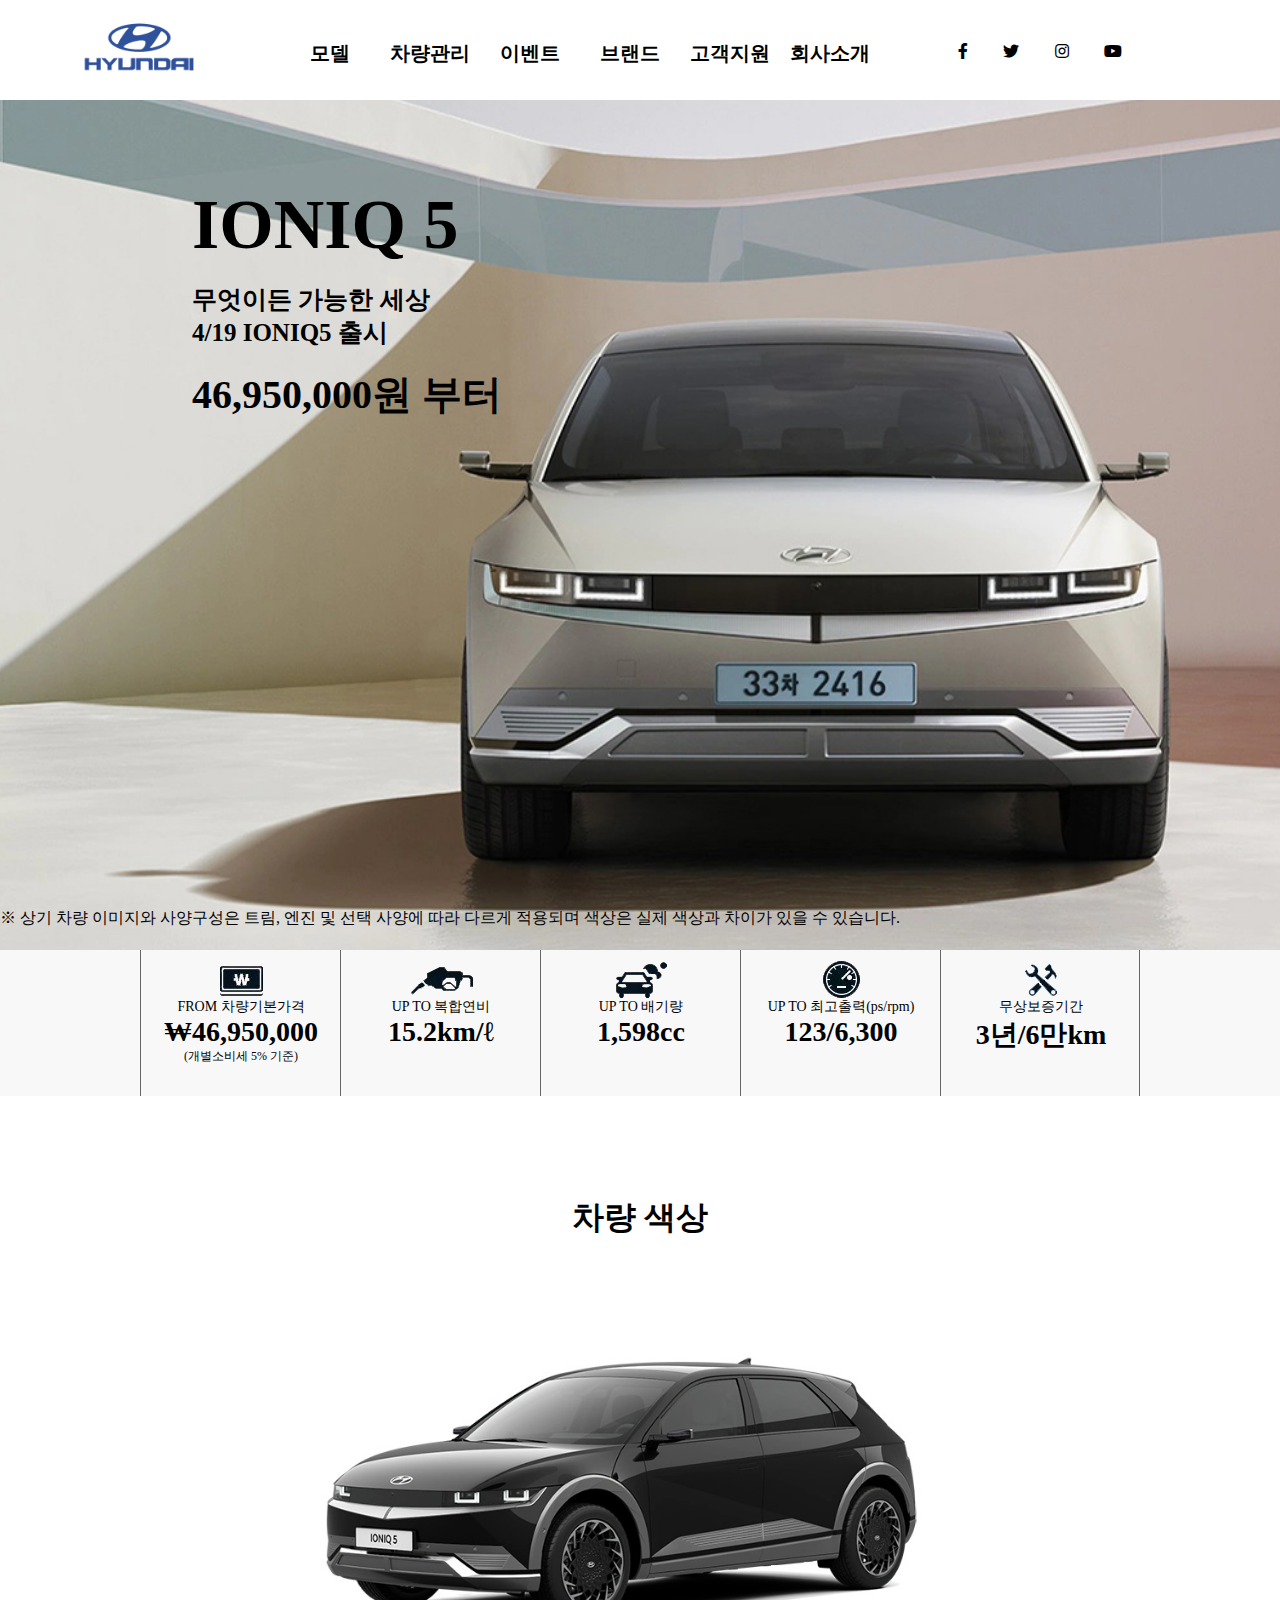
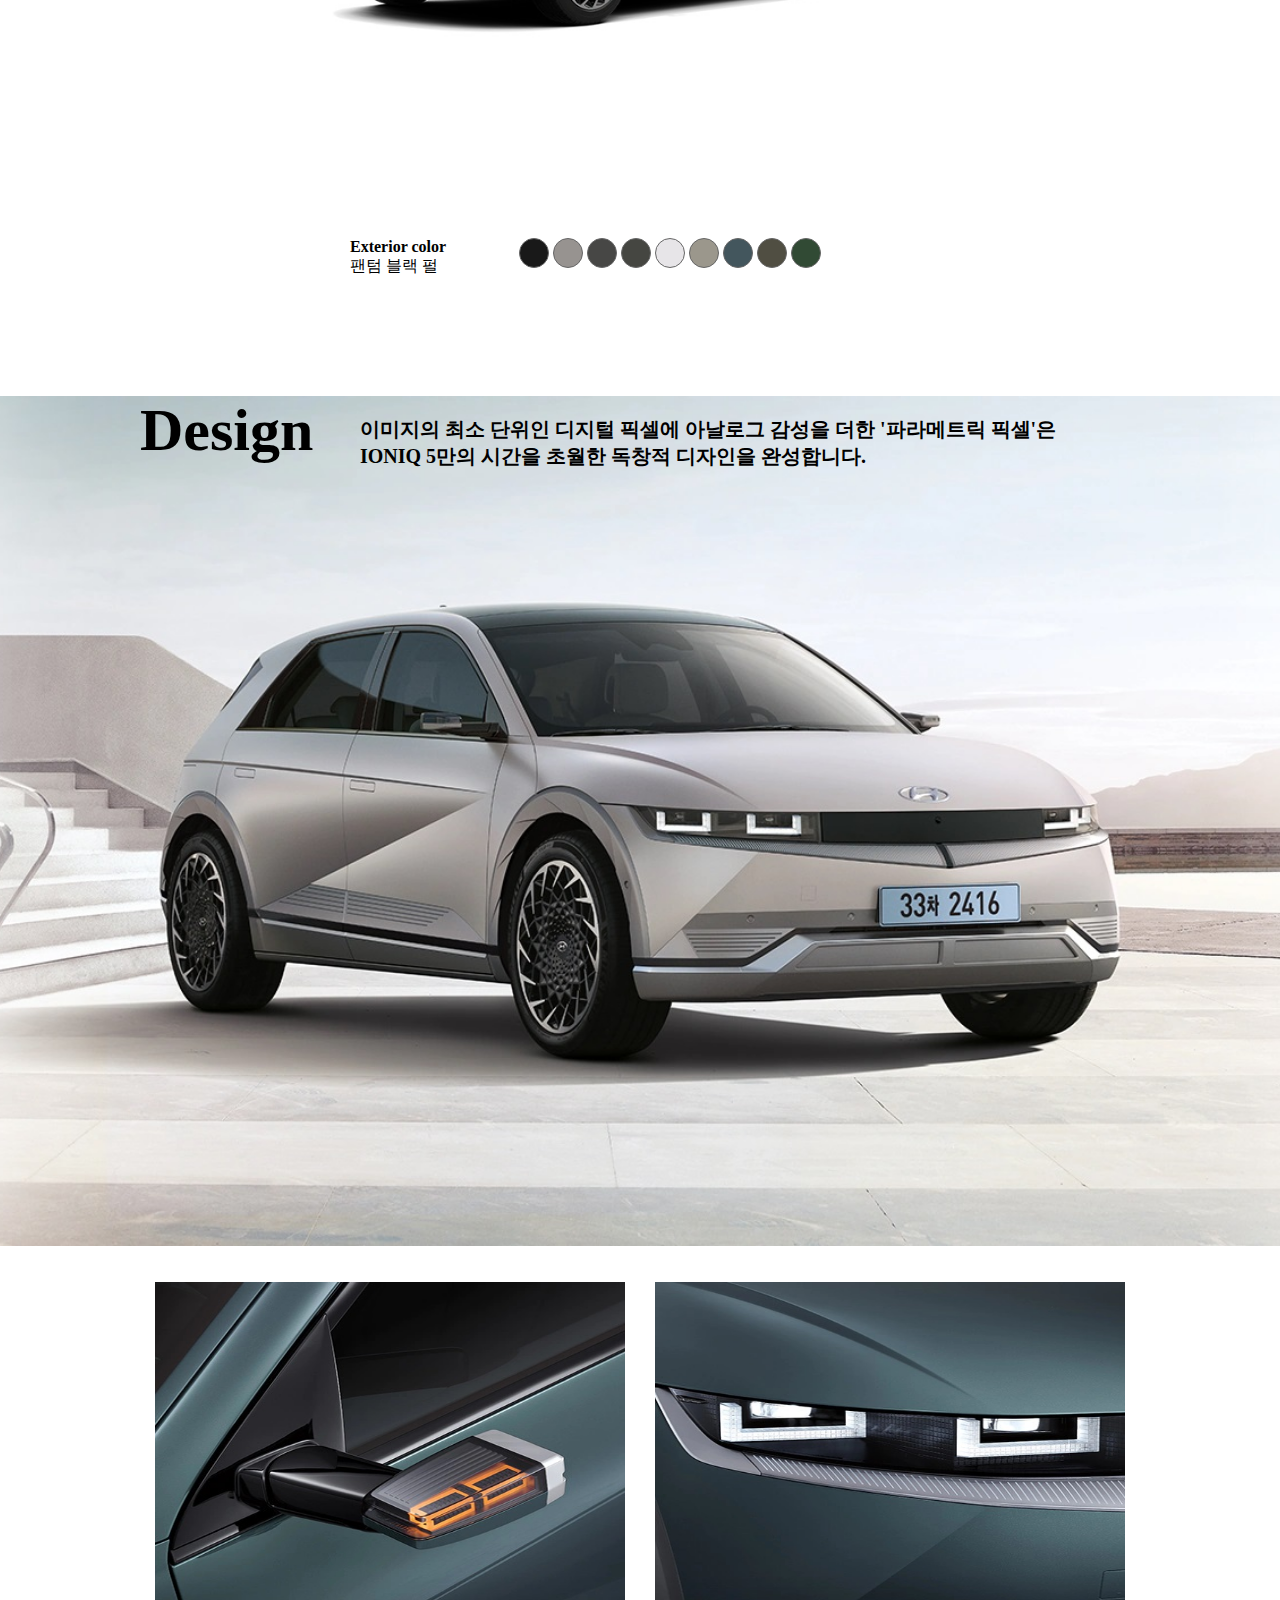
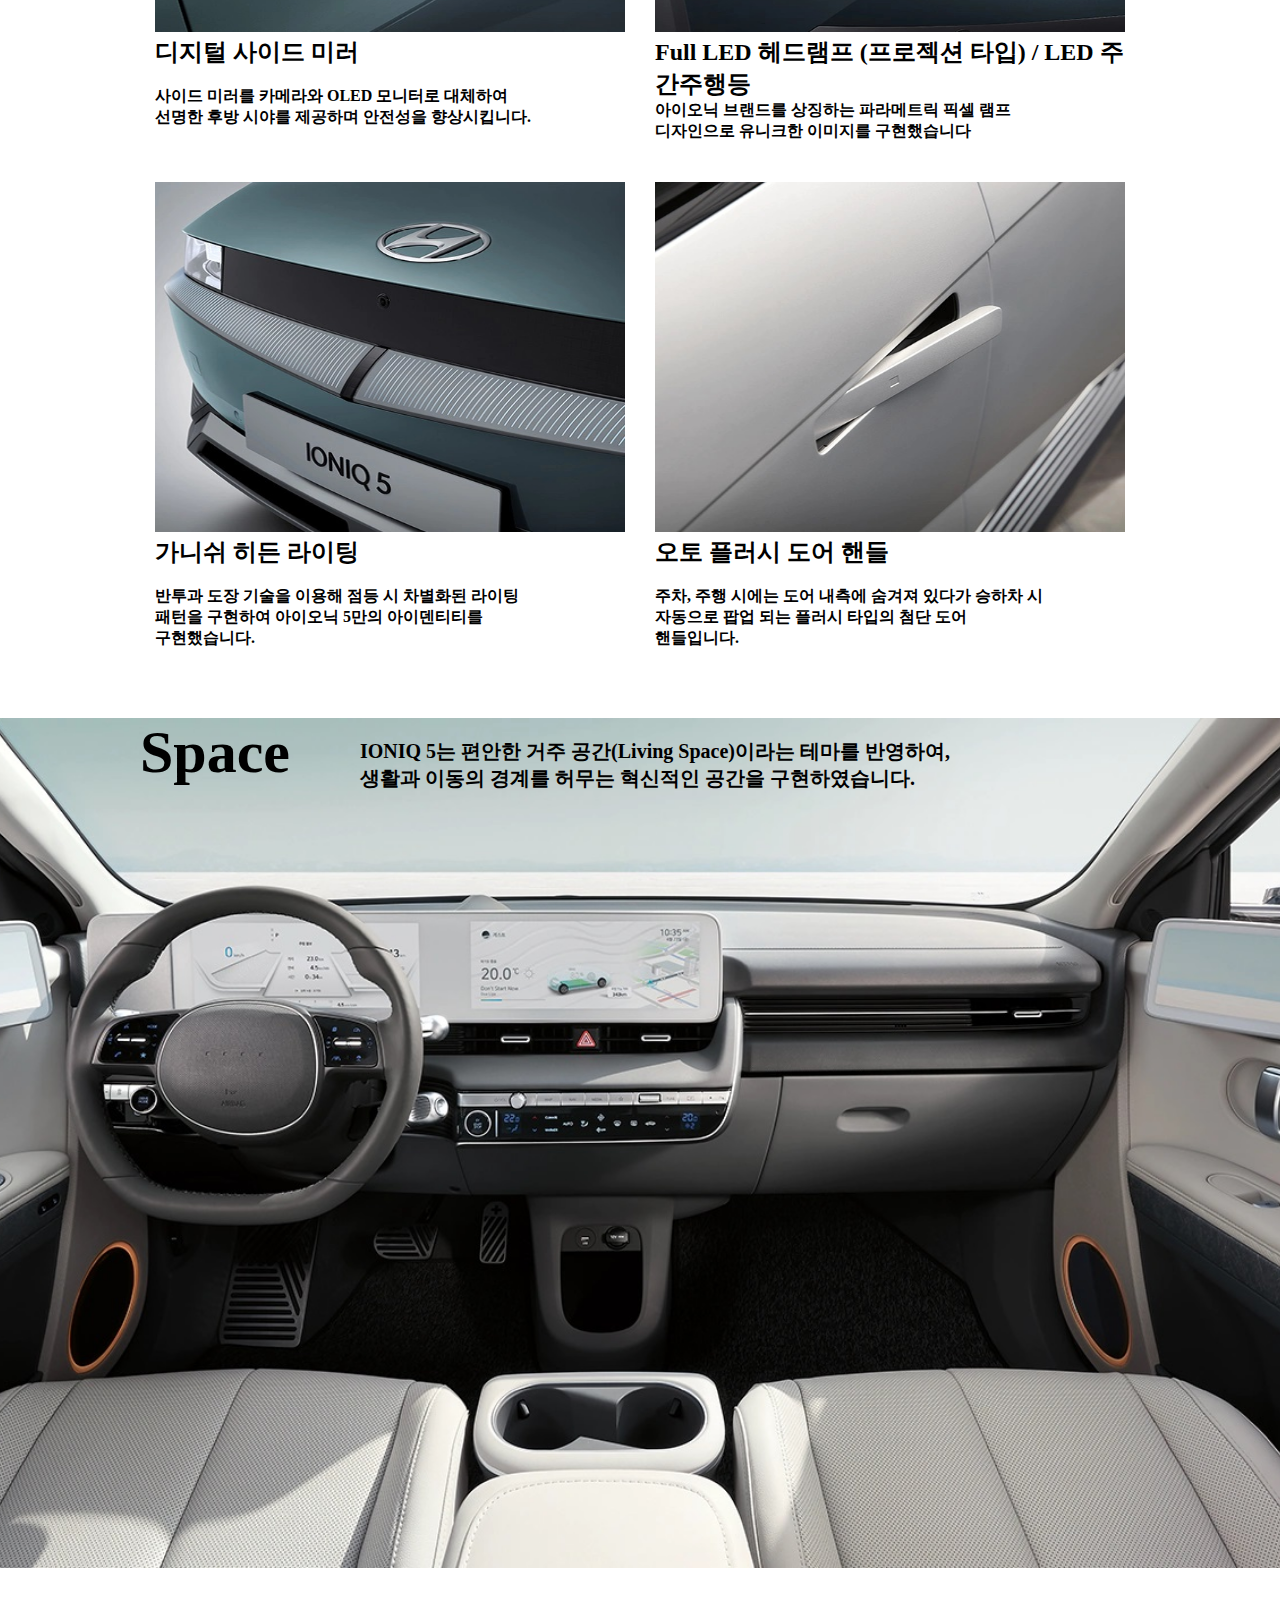
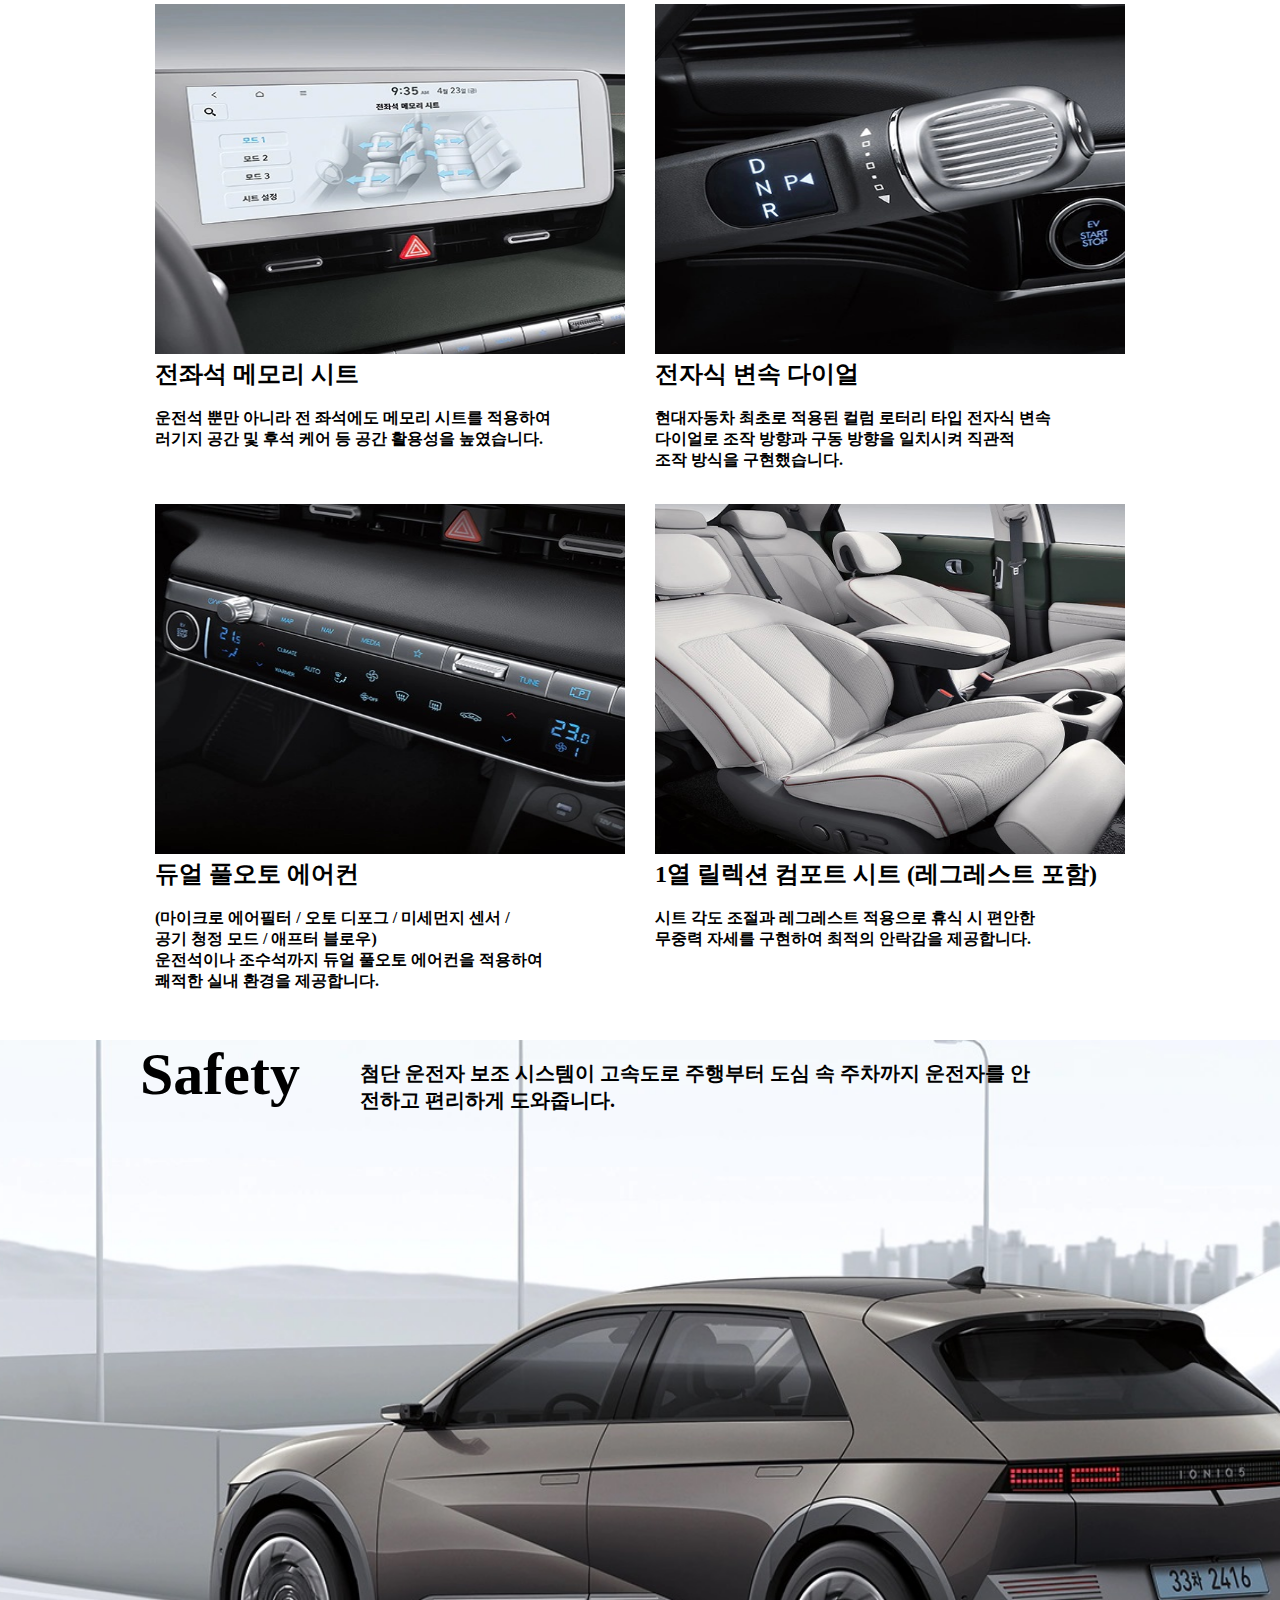
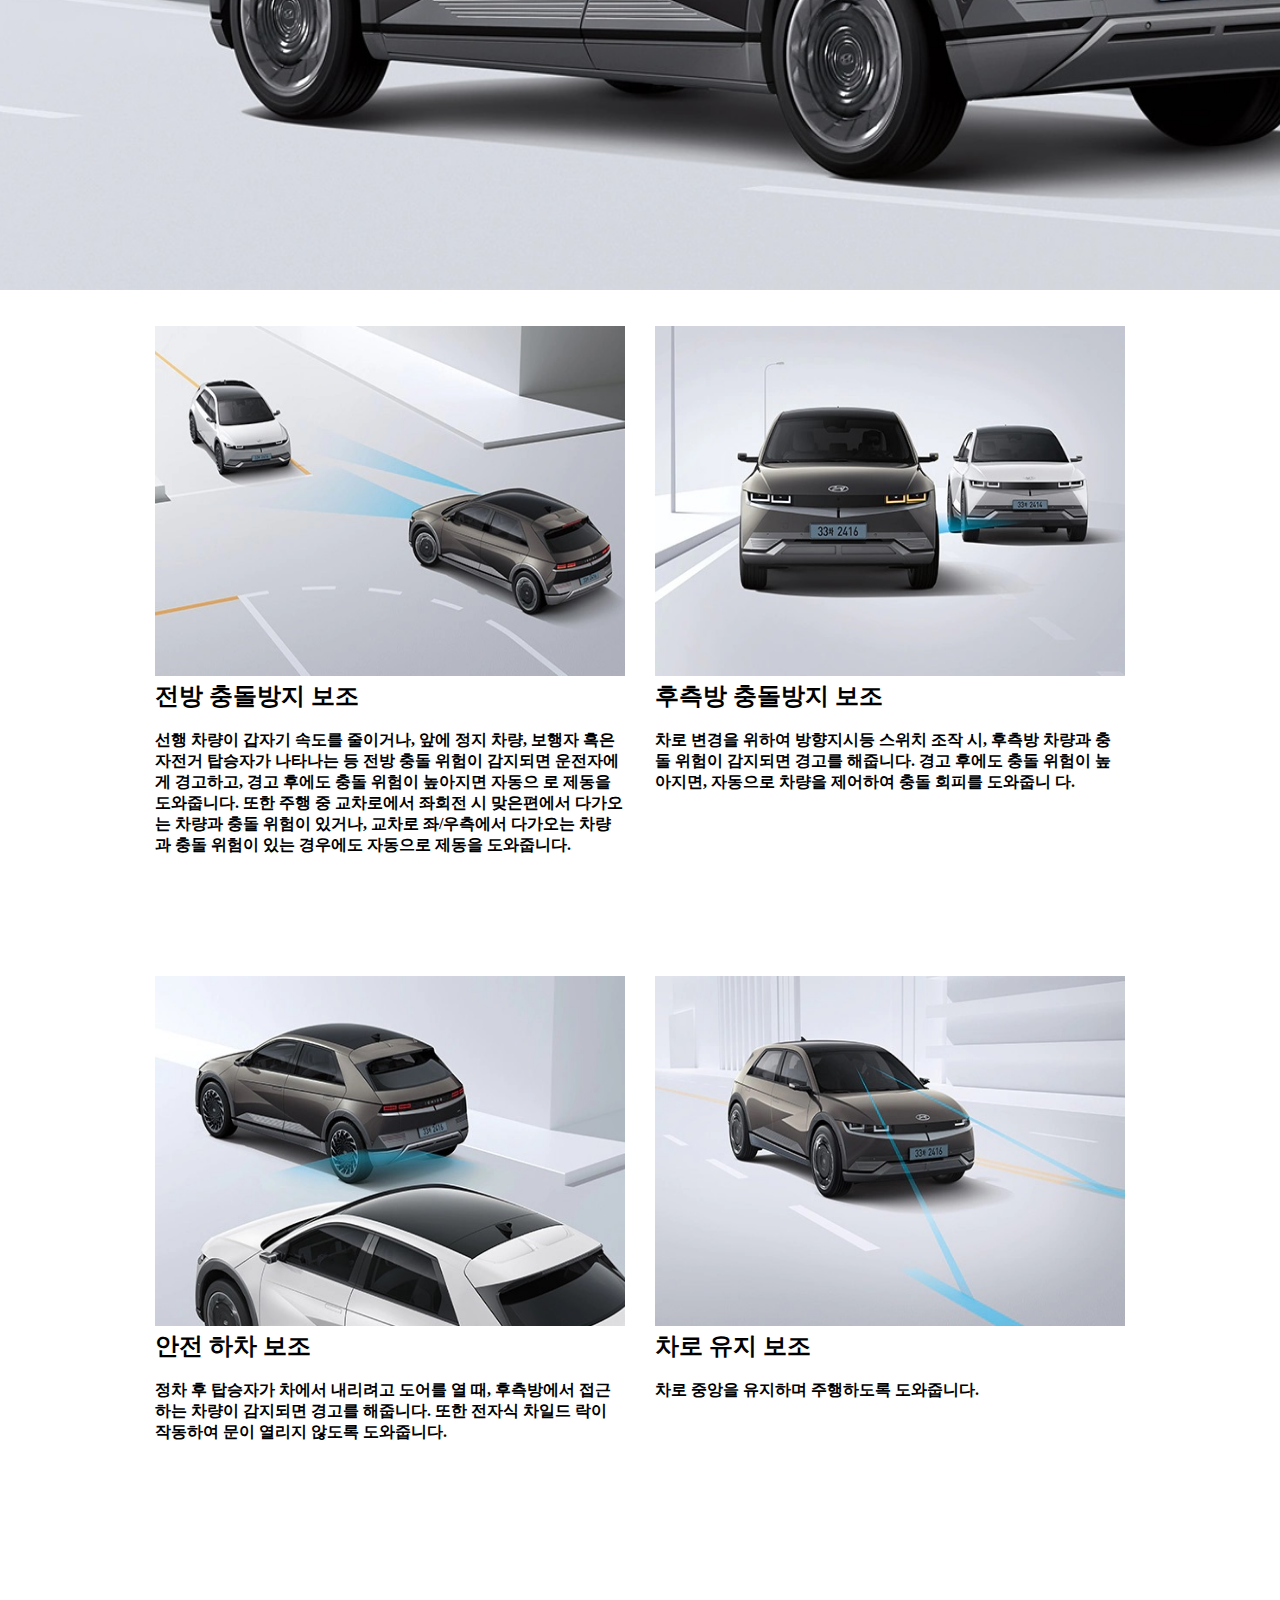
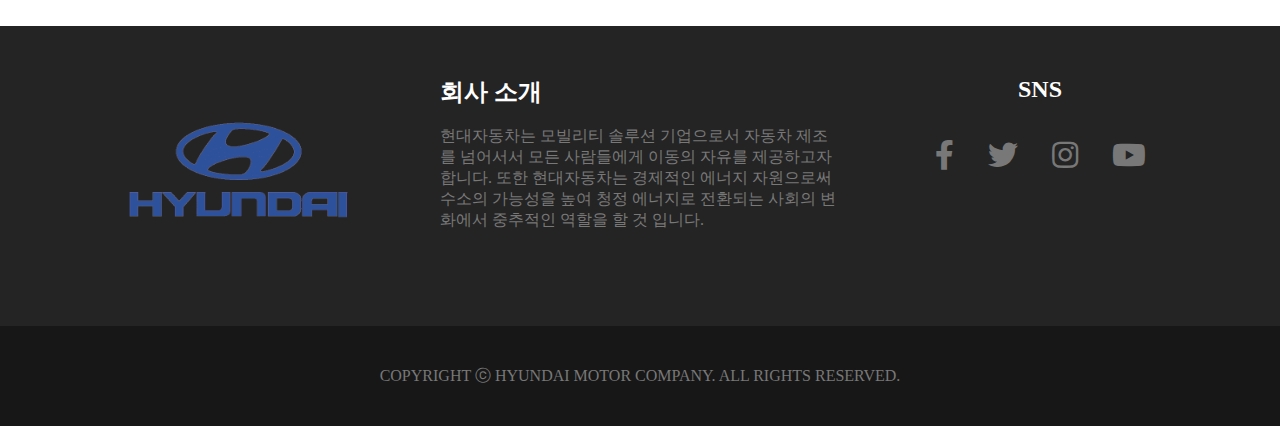
==== commit 799c11ff: "1111" ====
--- a/sub.html
+++ b/sub.html
@@ -25,32 +25,34 @@
             <img src="img/menu.png" id="menu" alt="menu">
             <nav class="a">
                 <ul>
-                    <li><a href="#">모델</a></li>
-                    <li><a href="#">차량관리</a></li>
-                    <li><a href="#">이벤트</a></li>
-                    <li><a href="#">브랜드</a></li>
-                    <li><a href="#">고객지원</a></li>
-                    <li><a href="#">회사소개</a></li>
+                    <li><a href="index.html">모델</a></li>
+                    <li><a href="index.html">차량관리</a></li>
+                    <li><a href="index.html">이벤트</a></li>
+                    <li><a href="index.html">브랜드</a></li>
+                    <li><a href="index.html">고객지원</a></li>
+                    <li><a href="index.html">회사소개</a></li>
                 </ul>
             </nav>
             <div class="icon">
                 <a href="index.html"><i class="fab fa-facebook-f"></i></a>
-                <a href="#"><i class="fab fa-twitter"></i></a>
-                <a href="#"><i class="fab fa-instagram"></i></a>
-                <a href="#"><i class="fab fa-youtube"></i></a>
+                <a href="index.html"><i class="fab fa-twitter"></i></a>
+                <a href="index.html"><i class="fab fa-instagram"></i></a>
+                <a href="index.html"><i class="fab fa-youtube"></i></a>
             </div>
         </header>
     </div>
    
    
     <div class="slide_1">
-        <img class="slim" src="subimg/IONIQ5.jpg" alt="">
-        <div class="txt">
+               <div class="txt">
             <h1 class="txt1">IONIQ 5</h1><br>
             <h4>무엇이든 가능한 세상<br> 4/19 IONIQ5 출시</h4><br>
             <span class="txt2">46,950,000원 부터</span>
         </div>
         <span class="q">※ 상기 차량 이미지와 사양구성은 트림, 엔진 및 선택 사양에 따라 다르게 적용되며 색상은 실제 색상과 차이가 있을 수 있습니다.</span>
+        
+    </div>
+    <div id="icon">
         <div class="ic">
             <div class="icon a">
                 <div id="flex">
@@ -90,7 +92,6 @@
             </div>
         </div>
     </div>
-
     <div class="carcol">
         <div class="color">
             <h1>차량 색상</h1>
@@ -134,31 +135,122 @@
     </div>
 
     <div class="slide_2">
-        <img src="subimg/slide2.jpg" alt="">
-    </div>
+        <div class="slide_h">
+            <h1>Design</h1>
+            <h2>이미지의 최소 단위인 디지털 픽셀에 아날로그 감성을 더한 '파라메트릭 픽셀'은
+            <br> IONIQ 5만의 시간을 초월한 독창적 디자인을 완성합니다.
+            </h2>
+        </div>
+    </div>
+    <br><br>
     <div class="slide_2_1">
-        <div ></div>
-        <div></div>
-        <div></div>
-        <div></div>
-    </div>
-
+        <div class="slide_2_2">
+            <img src="subimg/sidemirror.jpg" alt="">
+            <h2>디지털 사이드 미러</h2><br>
+            <h4>사이드 미러를 카메라와 OLED 모니터로 대체하여 
+            <br> 선명한 후방 시야를 제공하며 안전성을 향상시킵니다.</h4>
+        </div>
+        <div class="slide_2_2">
+            <img src="subimg/headlamp.jpg" alt="">
+            <h2>Full LED 헤드램프 (프로젝션 타입) / LED 주간주행등</h2>
+            <h4>아이오닉 브랜드를 상징하는 파라메트릭 픽셀 램프 
+            <br> 디자인으로 유니크한 이미지를 구현했습니다</h4>
+        </div>
+        <div class="slide_2_2">
+            <img src="subimg/hiddenlighting.jpg" alt="">
+            <h2>가니쉬 히든 라이팅</h2><br>
+            <h4>반투과 도장 기술을 이용해 점등 시 차별화된 라이팅 
+            <br> 패턴을 구현하여 아이오닉 5만의 아이덴티티를 <br> 구현했습니다.</h4>
+        </div>
+        <div class="slide_2_2">
+            <img src="subimg/doorhandle.jpg" alt="">
+            <h2>오토 플러시 도어 핸들</h2><br>
+            <h4>주차, 주행 시에는 도어 내측에 숨겨져 있다가 승하차 시 
+            <br> 자동으로 팝업 되는 플러시 타입의 첨단 도어 <br> 핸들입니다.</h4>
+        </div>
+    </div>
+    <br><br>
     <div class="slide_3">
-
-    </div>
-
+        <div class="slide_h">
+        <h1>Space</h1>
+            <h2>IONIQ 5는 편안한 거주 공간(Living Space)이라는 테마를 반영하여,
+                <br> 생활과 이동의 경계를 허무는 혁신적인 공간을 구현하였습니다.
+            </h2>
+        </div>
+    </div>
+    <br><br>
     <div class="slide_3_1">
-        <div ></div>
-        <div></div>
-        <div></div>
-        <div></div>
+        <div class="slide_3_2">
+            <img src="subimg/memoryseats.jpg" alt="">
+            <h2>전좌석 메모리 시트</h2><br>
+            <h4>운전석 뿐만 아니라 전 좌석에도 메모리 시트를 적용하여 
+            <br> 러기지 공간 및 후석 케어 등 공간 활용성을 높였습니다.</h4>
+        </div>
+        <div class="slide_3_2">
+            <img src="subimg/spaceshift.jpg" alt="">
+            <h2>전자식 변속 다이얼</h2><br>
+            <h4>현대자동차 최초로 적용된 컬럼 로터리 타입 전자식 변속 
+            <br> 다이얼로 조작 방향과 구동 방향을 일치시켜 직관적 
+            <br> 조작 방식을 구현했습니다.</h4>
+        </div>
+        <div class="slide_3_2">
+            <img src="subimg/airconditioner.jpg" alt="">
+            <h2>듀얼 풀오토 에어컨</h2><br>
+            <h4>(마이크로 에어필터 / 오토 디포그 / 미세먼지 센서 / 
+            <br> 공기 청정 모드 / 애프터 블로우) 
+            <br> 운전석이나 조수석까지 듀얼 풀오토 에어컨을 적용하여 
+            <br> 쾌적한 실내 환경을 제공합니다.</h4>
+        </div>
+        <div class="slide_3_2">
+            <img src="subimg/comfortableseats.jpg" alt="">
+            <h2>1열 릴렉션 컴포트 시트 (레그레스트 포함)</h2><br>
+            <h4>시트 각도 조절과 레그레스트 적용으로 휴식 시 편안한 
+            <br> 무중력 자세를 구현하여 최적의 안락감을 제공합니다.</h4>
+        </div>
+    </div>
+    <br><br>
+    
+    <div class="slide_4">
+        <div class="slide_h">
+            <h1>Safety</h1>
+            <h2>첨단 운전자 보조 시스템이 고속도로 주행부터 도심 속 주차까지 운전자를 안전하고 편리하게 도와줍니다.</h2>
+        </div>
+    </div>
+    <br><br>
+    <div class="slide_4_1">
+        <div class="slide_4_2">
+            <img src="subimg/forwardcollision.jpg" alt="">
+            <h2>전방 충돌방지 보조</h2><br>
+            <h4>선행 차량이 갑자기 속도를 줄이거나, 앞에 정지 차량, 보행자 혹은 자전거 탑승자가 나타나는 
+             등 전방 충돌 위험이 감지되면 운전자에게 경고하고, 경고 후에도 충돌 위험이 높아지면 자동으 
+             로 제동을 도와줍니다. 또한 주행 중 교차로에서 좌회전 시 맞은편에서 다가오는 차량과 충돌 위험이 있거나, 교차로 좌/우측에서 다가오는 차량과 충돌 
+             위험이 있는 경우에도 자동으로 제동을 도와줍니다.</h4>
+        </div>
+        <div class="slide_4_2">
+            <img src="subimg/spotcollision.jpg" alt="">
+            <h2>후측방 충돌방지 보조</h2><br>
+            <h4>차로 변경을 위하여 방향지시등 스위치 조작 시, 후측방 차량과 충돌 위험이 감지되면 경고를 
+             해줍니다. 경고 후에도 충돌 위험이 높아지면, 자동으로 차량을 제어하여 충돌 회피를 도와줍니 
+             다.</h4>
+        </div>
+        <div class="slide_4_2">
+            <img src="subimg/safeexit.jpg" alt="">
+            <h2>안전 하차 보조</h2><br>
+            <h4>정차 후 탑승자가 차에서 내리려고 도어를 열 때, 후측방에서 접근하는 차량이 감지되면 경고를 
+             해줍니다. 또한 전자식 차일드 락이 작동하여 문이 열리지 않도록 도와줍니다.</h4>
+        </div>
+        <div class="slide_4_2">
+            <img src="subimg/lanefollowing.jpg" alt="">
+            <h2>차로 유지 보조</h2><br>
+            <h4>차로 중앙을 유지하며 주행하도록 도와줍니다.</h4>
+        </div>
     </div>
 
     <div class="footer">
         <footer>
             <div class="foot">
                 <div class="fl">
-                    <a href="#"><img src="img/hyundai.png" alt=""></a>
+                    <a href="index.html"><img src="img/hyundai.png" alt=""></a>
                 </div>
                 <div class="au">
                     <h2>회사 소개</h2><br>
@@ -170,10 +262,10 @@
 
                 <div class="sns">
                     <h2>SNS</h2><br><br>
-                    <a href="#"><i class="fab fa-facebook-f"></i></a>
-                    <a href="#"><i class="fab fa-twitter"></i></a>
-                    <a href="#"><i class="fab fa-instagram"></i></a>
-                    <a href="#"><i class="fab fa-youtube"></i></a>
+                    <a href="index.html"><i class="fab fa-facebook-f"></i></a>
+                    <a href="index.html"><i class="fab fa-twitter"></i></a>
+                    <a href="index.html"><i class="fab fa-instagram"></i></a>
+                    <a href="index.html"><i class="fab fa-youtube"></i></a>
                 </div>
             </div>
         </footer>
--- a/subcss/sub.css
+++ b/subcss/sub.css
@@ -1,6 +1,7 @@
 @charset "UTF-8";
 
-.slide_1{width: 100%; height: 850px; margin: 0 auto; background-color: rgb(248, 248, 248); position: relative;}
+.slide_1{width: 100%; height: 850px; margin: 0 auto; 
+background: url(../subimg/IONIQ5.jpg) no-repeat center/cover; position: relative;}
 .slide_1 .slim{width: 100%; height: 700px;}
 .slide_1 .txt{width: 1200px; height: auto; position: absolute; top: 10%; 
  left: 15%; }
@@ -8,24 +9,27 @@
 .slide_1 .txt h4{font-size: 25px;}
 .slide_1 .txt span{font-size: 40px; font-weight: bold;}
 .slide_1 .q{position: absolute; z-index: 2; width: 100%; 
-right: 0%; top: 78%;}
-.slide_1 .ic{width: 1000px; height: 150px; display: flex; justify-content: space-evenly;margin-top: -4px;}
-.slide_1 .ic .icon{width: 200px; height: 150px;
+right: 0%; top: 95%;}
+
+#icon{width: 100%; height: auto;background-color: rgb(248,248,248);}
+#icon .ic{width: 1000px; height: 150px; display: flex; justify-content: space-evenly;
+margin-top: -4px; }
+#icon .ic .icon{width: 200px; height: 150px;
 display: flex; flex-direction: column; align-items: center; text-align: center; }
 #flex{display: flex; flex-direction: column; align-items: center; text-align: center; 
 width: 200px; height: 120px; margin: auto;}
 #flex span{font-size: 14px;}
 #flex #small{font-size: 12px;}
-.slide_1 .ic .a{border-left: 1px solid #666;}
-.slide_1 .ic .a .big{font-size: 28px;}
-.slide_1 .ic .b{border-left: 1px solid #666;}
-.slide_1 .ic .b .big{font-size: 28px;}
-.slide_1 .ic .c{border-left: 1px solid #666;}
-.slide_1 .ic .c .big{font-size: 28px;}
-.slide_1 .ic .d{border-left: 1px solid #666;}
-.slide_1 .ic .d .big{font-size: 28px;}
-.slide_1 .ic .e{border-left: 1px solid #666; border-right: 1px solid #666;}
-.slide_1 .ic .e .big{font-size: 28px;}
+#icon .ic .a{border-left: 1px solid #666;}
+#icon .ic .a .big{font-size: 28px;}
+#icon .ic .b{border-left: 1px solid #666;}
+#icon .ic .b .big{font-size: 28px;}
+#icon .ic .c{border-left: 1px solid #666;}
+#icon .ic .c .big{font-size: 28px;}
+#icon .ic .d{border-left: 1px solid #666;}
+#icon .ic .d .big{font-size: 28px;}
+#icon .ic .e{border-left: 1px solid #666; border-right: 1px solid #666;}
+#icon .ic .e .big{font-size: 28px;}
 
 
 
@@ -52,13 +56,35 @@
 .olive1{background-color: rgb(80, 78, 66);}
 .dgreen1{background-color: rgb(49, 74, 52);}
 
-.slide_2{width: 100%; height: 706px; background-color: cyan;}
-.slide_2 img{width: 100%; height: 100%;}
-.slide_2_1{width: 850px; height: 850px; background-color: brown; display: flex; justify-content: space-evenly; 
+.slide_2{width: 100%; height: 850px;
+background:url(../subimg/slide2.jpg)no-repeat center/cover;}
+.slide_2 .slide_h{width: 1000px; height: 80px; display: flex; flex-wrap: wrap;
+justify-content: center;}
+.slide_2 .slide_h h1{width: 200px; height: auto; font-size: 60px; margin: 0;}
+.slide_2 .slide_h h2{width: 750px; height: 50px; font-size: 20px; margin-left: 20px; margin-top: 20px;}
+.slide_2_1{width: 1000px; height: 1000px;  display: flex; justify-content: space-evenly; 
 flex-wrap: wrap;}
-.slide_2_1 div{width: 350px; height: 350px; background-color: chartreuse;}
+.slide_2_1 .slide_2_2{width: 470px; height: 500px;}
+.slide_2_1 .slide_2_2 img{width: 100%; height: 350px;}
 
-.slide_3{width: 100%; height: 800px; background-color: cyan;}
-.slide_3_1{width: 850px; height: 850px; background-color: brown; display: flex; justify-content: space-evenly; 
-    flex-wrap: wrap;}
-    .slide_3_1 div{width: 350px; height: 350px; background-color: chartreuse;}+
+.slide_3{width: 100%; height: 850px; background:url(../subimg/spaceinterior.jpg)no-repeat center/cover;}
+.slide_3 .slide_h{width: 1000px; height: 80px; display: flex; flex-wrap: wrap;
+    justify-content: center;}
+.slide_3 .slide_h h1{width: 200px; height: auto; font-size: 60px; margin: 0;}
+.slide_3 .slide_h h2{width: 750px; height: 50px; font-size: 20px; margin-left: 20px; margin-top: 20px;}
+.slide_3_1{width:1000px; height: 1000px;  
+display: flex; justify-content: space-evenly; flex-wrap: wrap;}
+.slide_3_1 .slide_3_2{width: 470px; height: 500px; }
+.slide_3_1 .slide_3_2 img{width: 100%; height: 350px;}
+
+.slide_4{width: 100%; height: 850px;
+background:url(../subimg/smartsense.jpg)no-repeat center/cover;}
+.slide_4 .slide_h{width: 1000px; height: 80px; display: flex; flex-wrap: wrap;
+justify-content: center;}
+.slide_4 .slide_h h1{width: 200px; height: auto; font-size: 60px; margin: 0;}
+.slide_4 .slide_h h2{width: 680px; height: 50px; font-size: 20px; margin-left: 20px; margin-top: 20px;}
+.slide_4_1{width:1000px; height: 1300px;  
+ display: flex; justify-content: space-evenly; flex-wrap: wrap; }
+.slide_4_1 .slide_4_2{width: 470px; height: 560px; }
+.slide_4_1 .slide_4_2 img{width: 100%; height: 350px;}
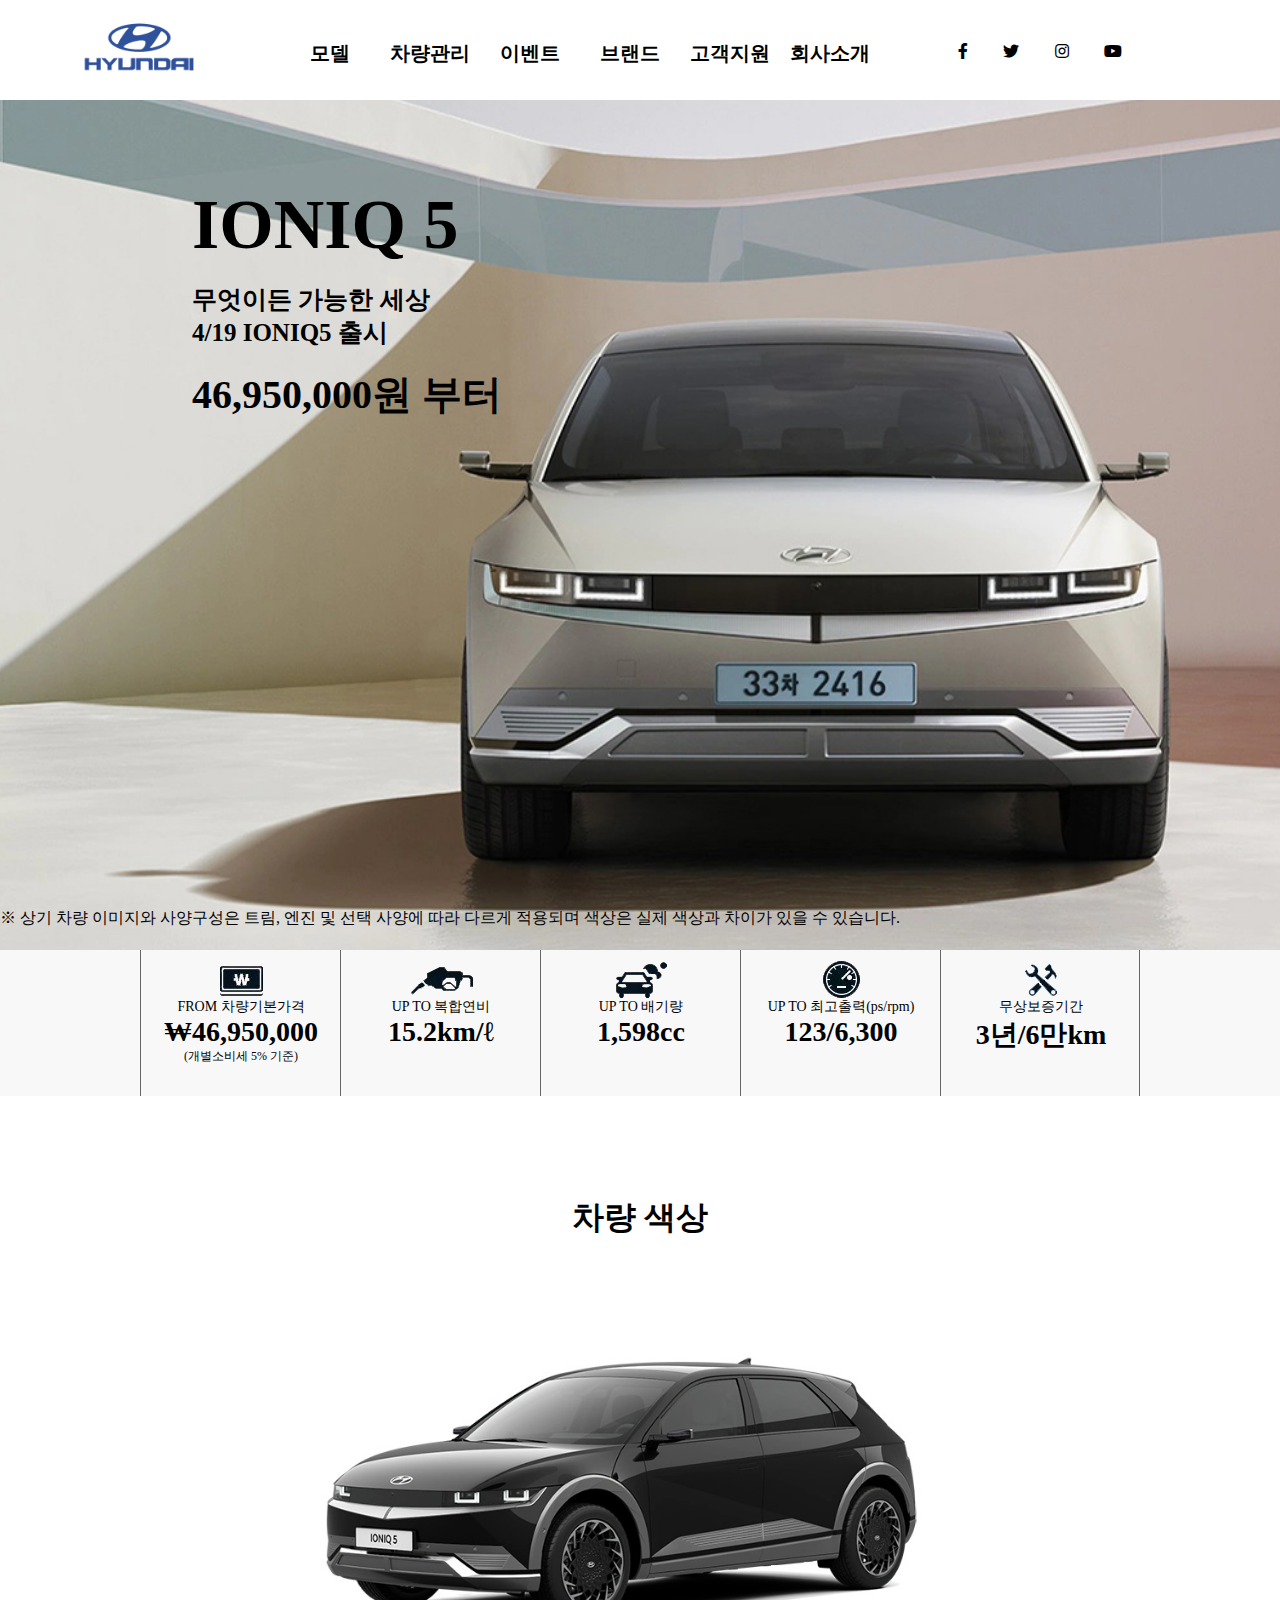
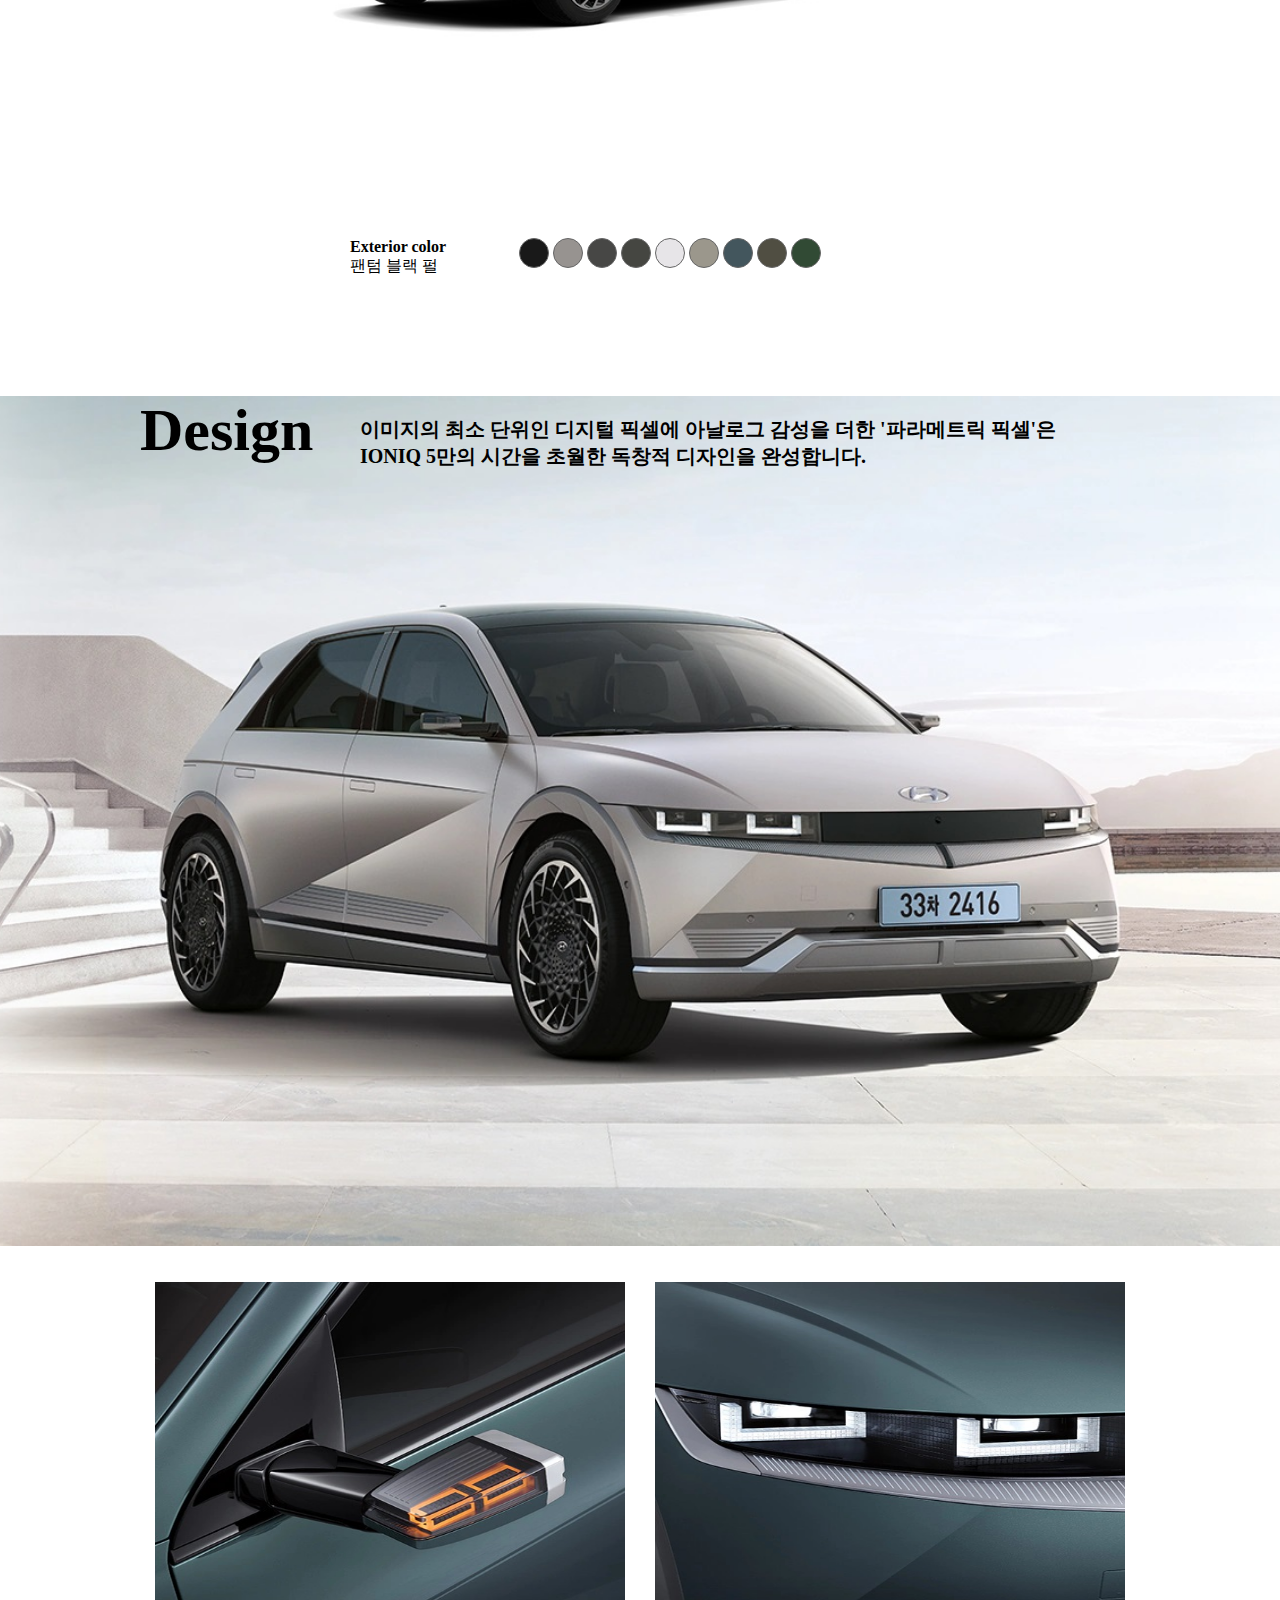
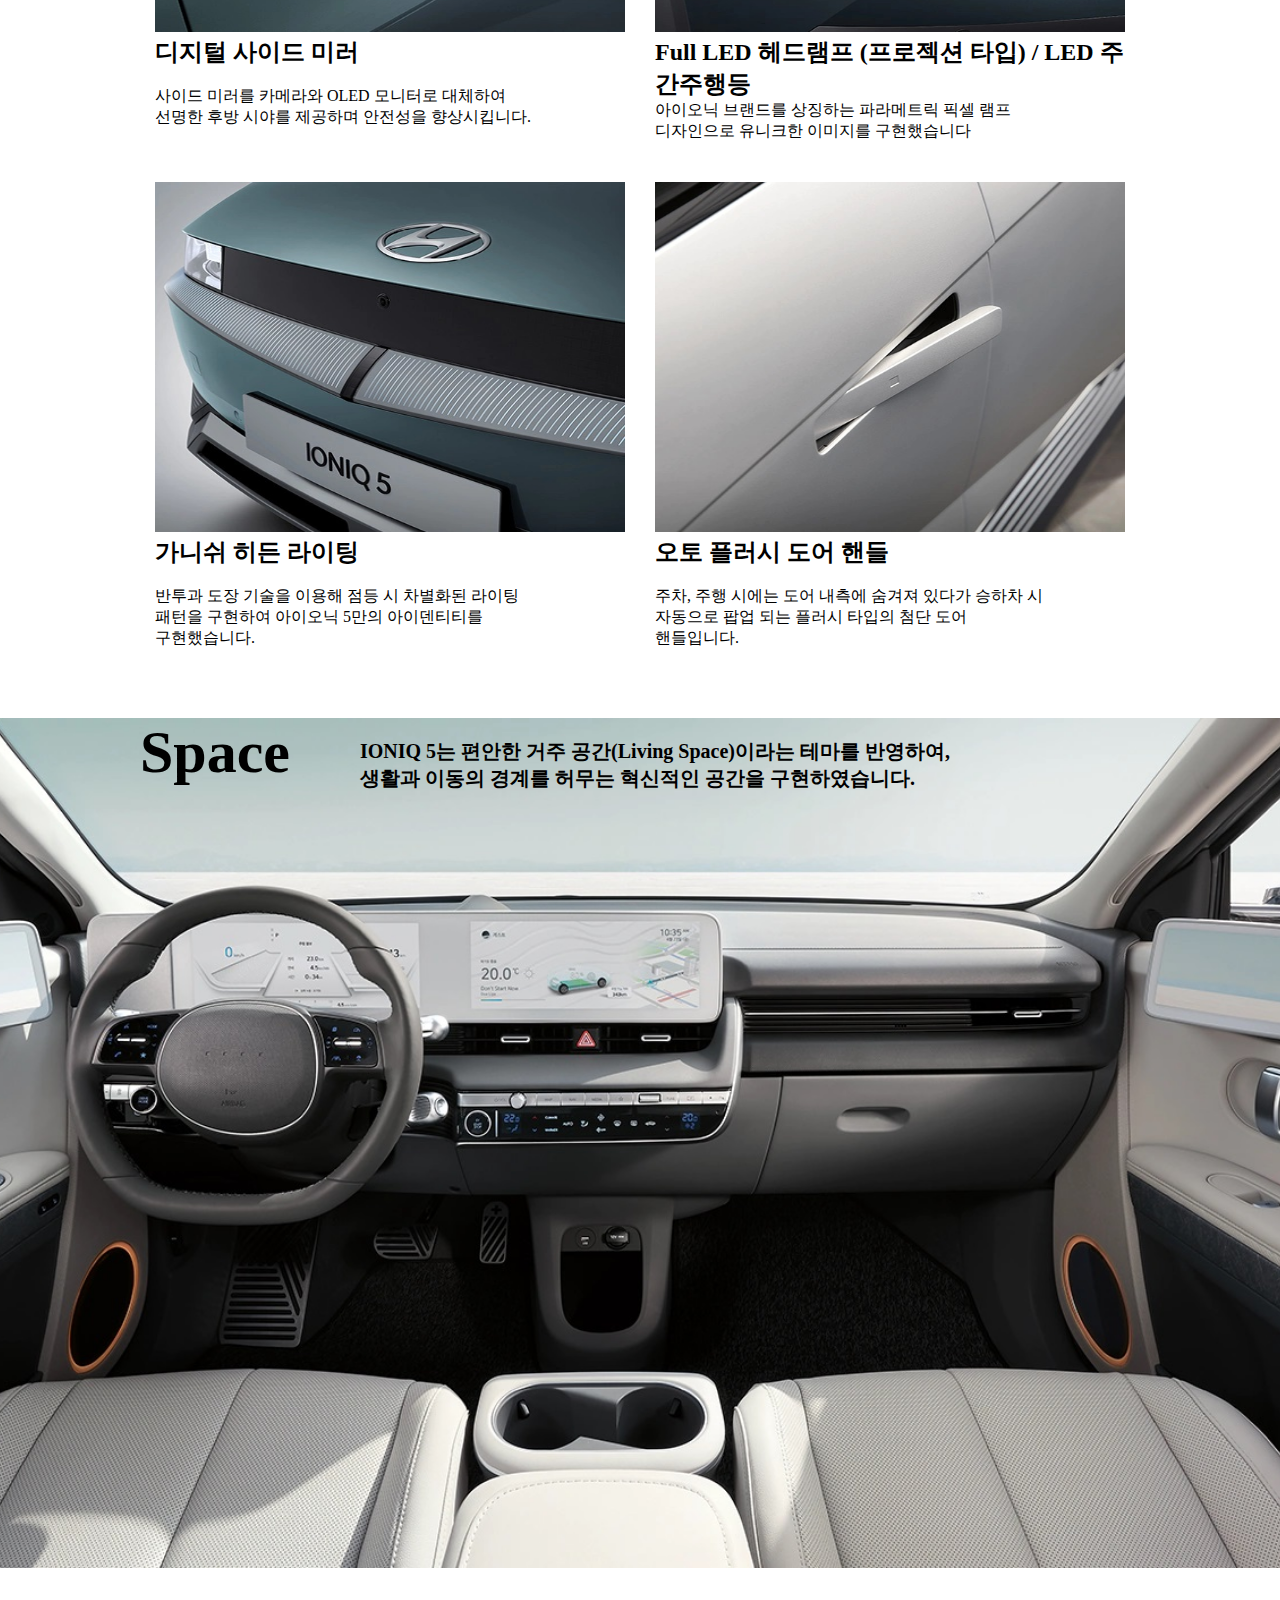
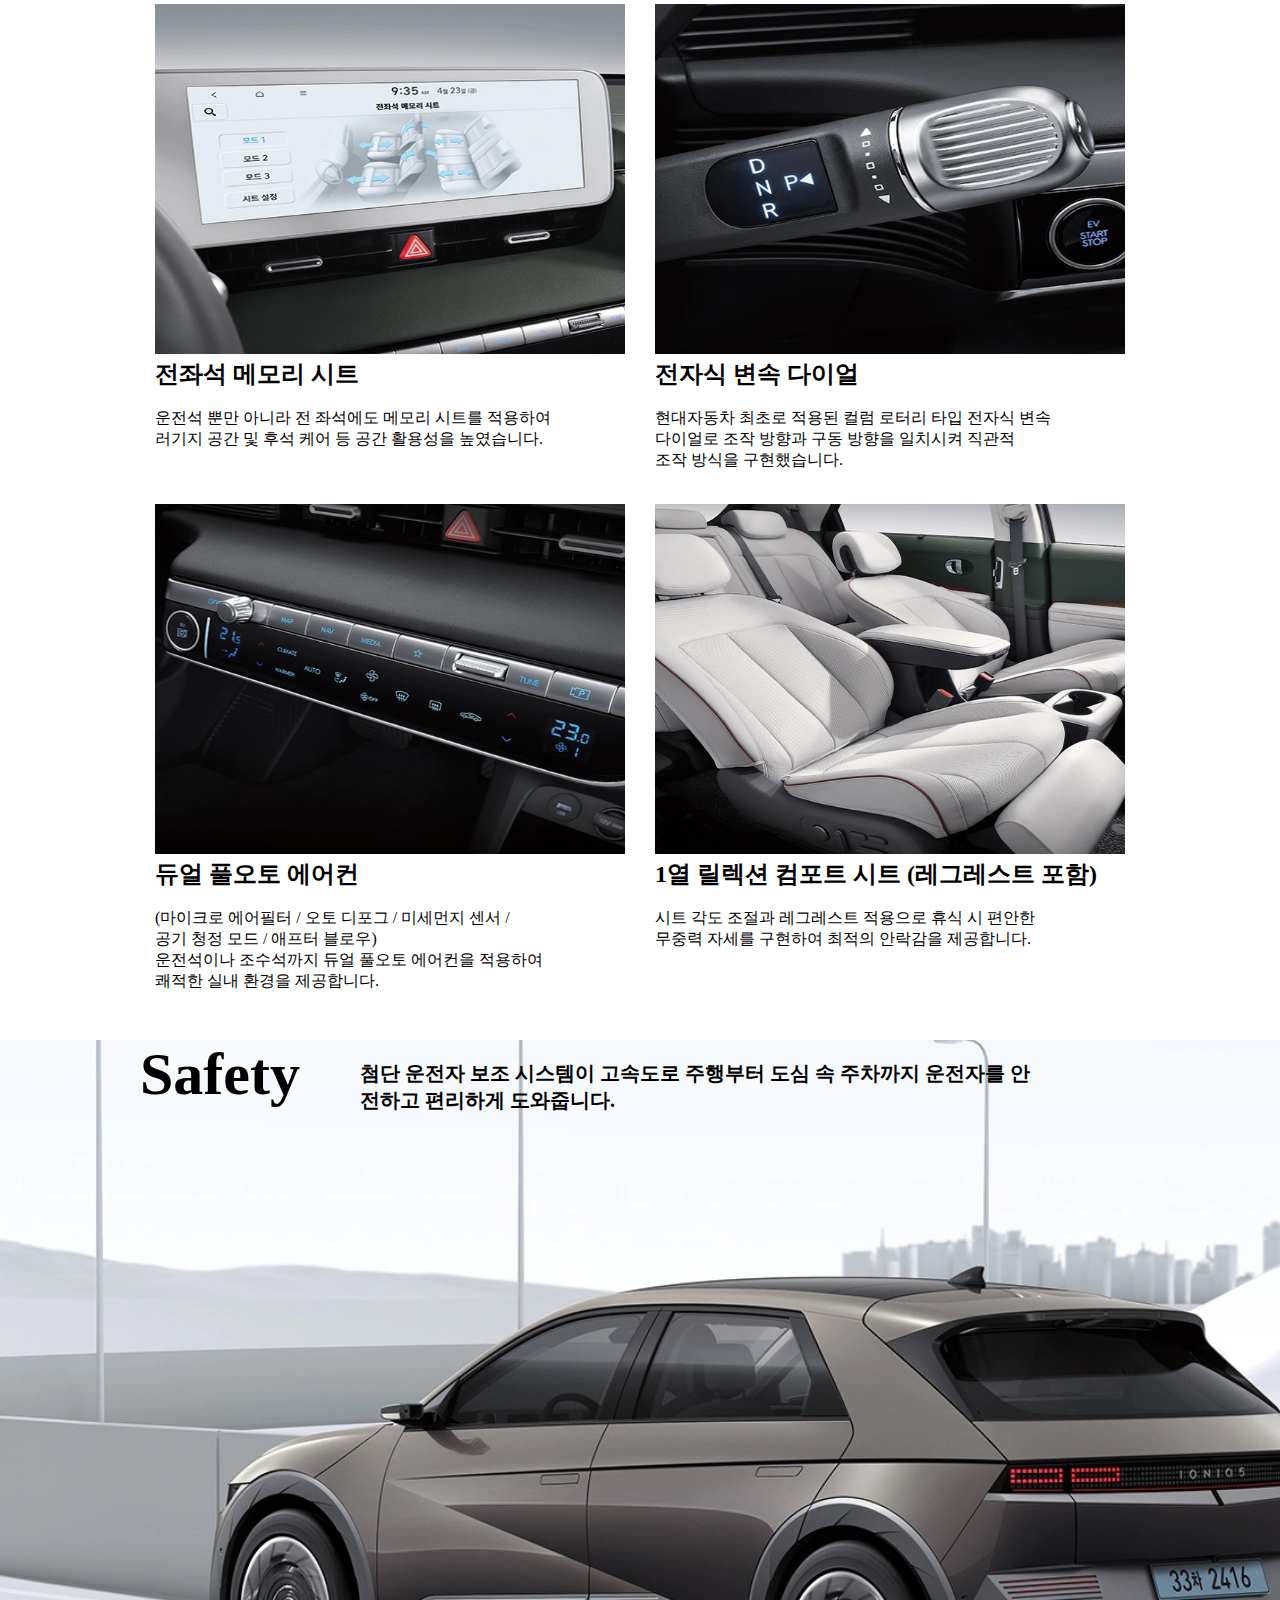
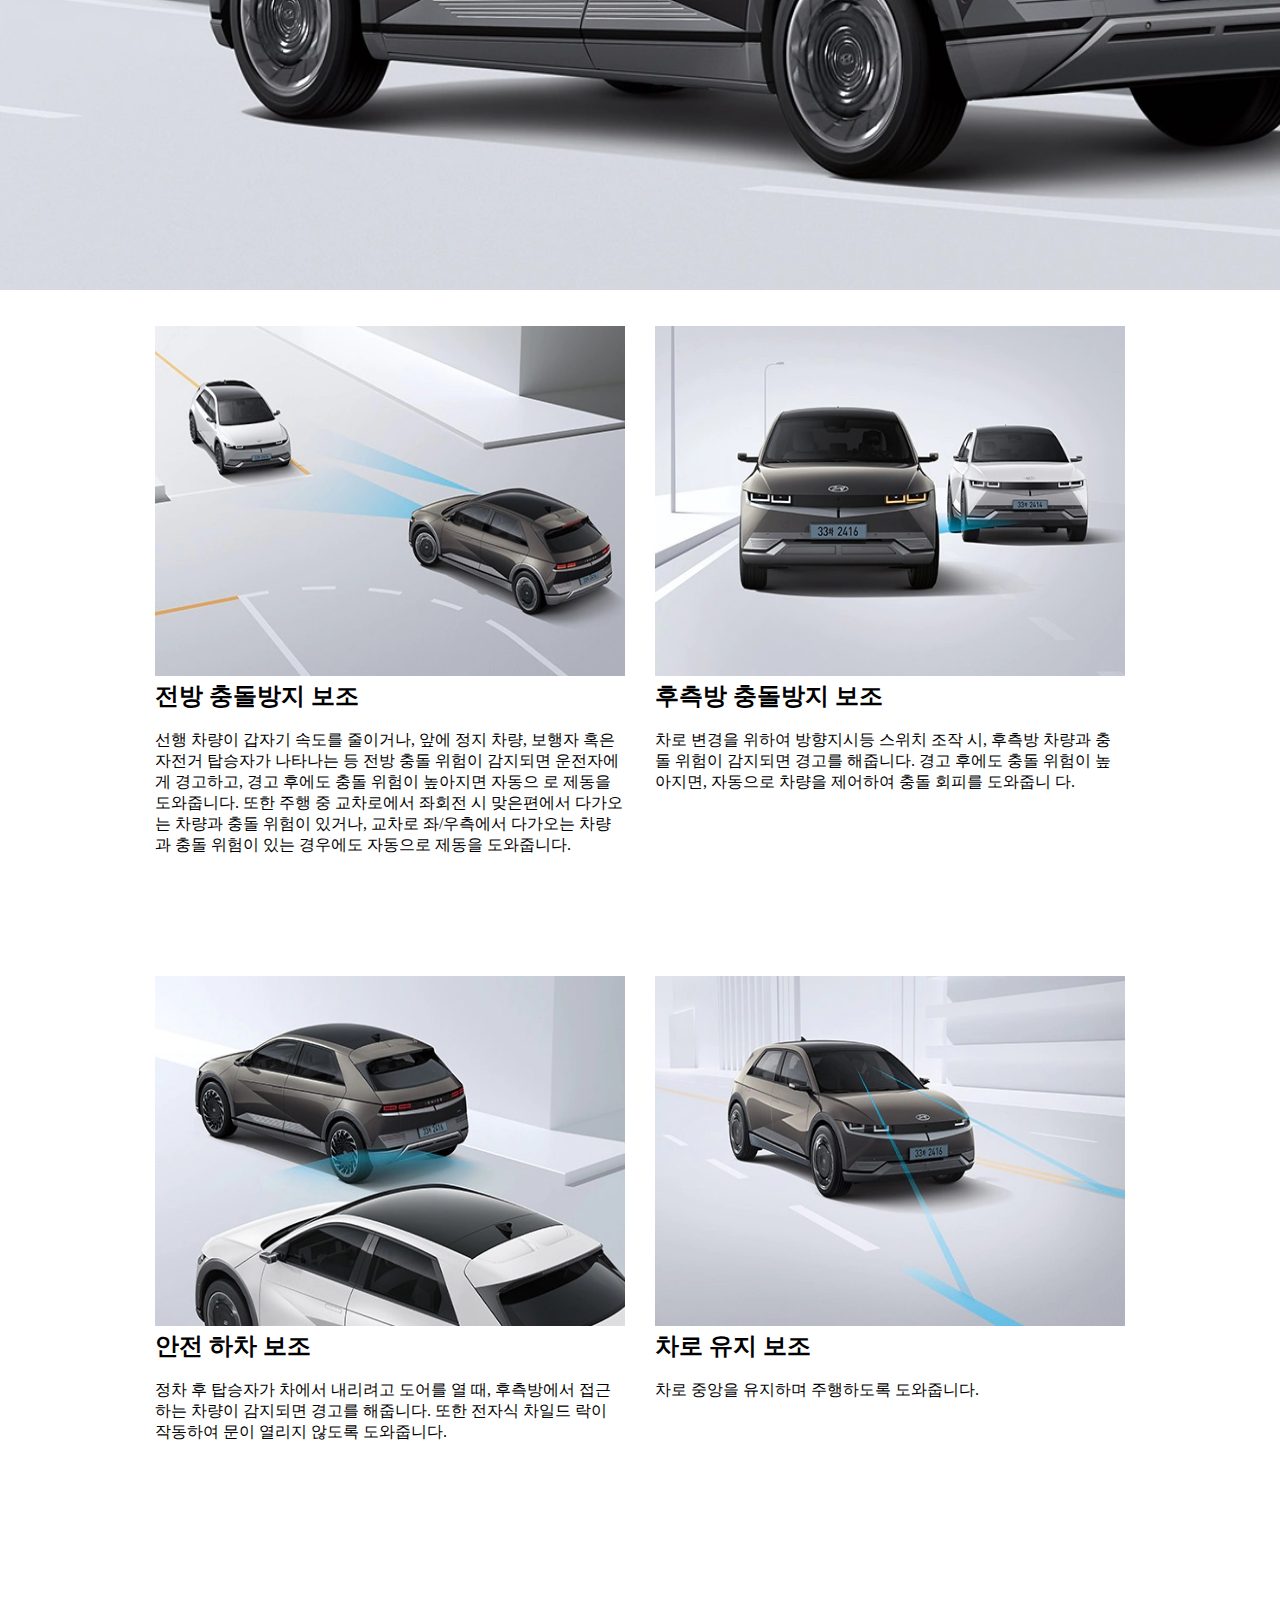
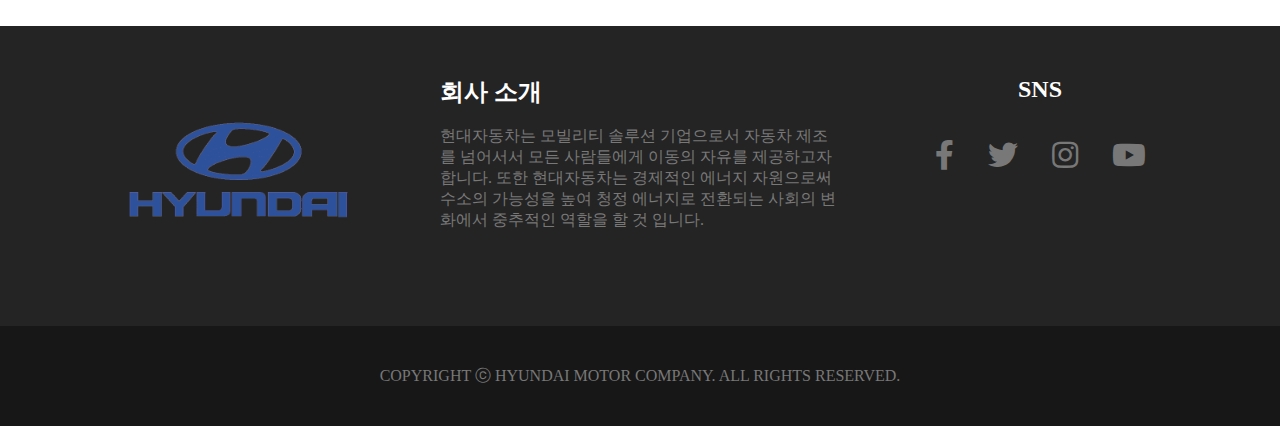
==== commit 07017fe9: "1111" ====
--- a/sub.html
+++ b/sub.html
@@ -147,26 +147,26 @@
         <div class="slide_2_2">
             <img src="subimg/sidemirror.jpg" alt="">
             <h2>디지털 사이드 미러</h2><br>
-            <h4>사이드 미러를 카메라와 OLED 모니터로 대체하여 
-            <br> 선명한 후방 시야를 제공하며 안전성을 향상시킵니다.</h4>
+            <p>사이드 미러를 카메라와 OLED 모니터로 대체하여 
+            <br> 선명한 후방 시야를 제공하며 안전성을 향상시킵니다.</p>
         </div>
         <div class="slide_2_2">
             <img src="subimg/headlamp.jpg" alt="">
             <h2>Full LED 헤드램프 (프로젝션 타입) / LED 주간주행등</h2>
-            <h4>아이오닉 브랜드를 상징하는 파라메트릭 픽셀 램프 
-            <br> 디자인으로 유니크한 이미지를 구현했습니다</h4>
+            <p>아이오닉 브랜드를 상징하는 파라메트릭 픽셀 램프 
+            <br> 디자인으로 유니크한 이미지를 구현했습니다</p>
         </div>
         <div class="slide_2_2">
             <img src="subimg/hiddenlighting.jpg" alt="">
             <h2>가니쉬 히든 라이팅</h2><br>
-            <h4>반투과 도장 기술을 이용해 점등 시 차별화된 라이팅 
-            <br> 패턴을 구현하여 아이오닉 5만의 아이덴티티를 <br> 구현했습니다.</h4>
+            <p>반투과 도장 기술을 이용해 점등 시 차별화된 라이팅 
+            <br> 패턴을 구현하여 아이오닉 5만의 아이덴티티를 <br> 구현했습니다.</p>
         </div>
         <div class="slide_2_2">
             <img src="subimg/doorhandle.jpg" alt="">
             <h2>오토 플러시 도어 핸들</h2><br>
-            <h4>주차, 주행 시에는 도어 내측에 숨겨져 있다가 승하차 시 
-            <br> 자동으로 팝업 되는 플러시 타입의 첨단 도어 <br> 핸들입니다.</h4>
+            <p>주차, 주행 시에는 도어 내측에 숨겨져 있다가 승하차 시 
+            <br> 자동으로 팝업 되는 플러시 타입의 첨단 도어 <br> 핸들입니다.</p>
         </div>
     </div>
     <br><br>
@@ -183,29 +183,29 @@
         <div class="slide_3_2">
             <img src="subimg/memoryseats.jpg" alt="">
             <h2>전좌석 메모리 시트</h2><br>
-            <h4>운전석 뿐만 아니라 전 좌석에도 메모리 시트를 적용하여 
-            <br> 러기지 공간 및 후석 케어 등 공간 활용성을 높였습니다.</h4>
+            <p>운전석 뿐만 아니라 전 좌석에도 메모리 시트를 적용하여 
+            <br> 러기지 공간 및 후석 케어 등 공간 활용성을 높였습니다.</p>
         </div>
         <div class="slide_3_2">
             <img src="subimg/spaceshift.jpg" alt="">
             <h2>전자식 변속 다이얼</h2><br>
-            <h4>현대자동차 최초로 적용된 컬럼 로터리 타입 전자식 변속 
+            <p>현대자동차 최초로 적용된 컬럼 로터리 타입 전자식 변속 
             <br> 다이얼로 조작 방향과 구동 방향을 일치시켜 직관적 
-            <br> 조작 방식을 구현했습니다.</h4>
+            <br> 조작 방식을 구현했습니다.</p>
         </div>
         <div class="slide_3_2">
             <img src="subimg/airconditioner.jpg" alt="">
             <h2>듀얼 풀오토 에어컨</h2><br>
-            <h4>(마이크로 에어필터 / 오토 디포그 / 미세먼지 센서 / 
+            <p>(마이크로 에어필터 / 오토 디포그 / 미세먼지 센서 / 
             <br> 공기 청정 모드 / 애프터 블로우) 
             <br> 운전석이나 조수석까지 듀얼 풀오토 에어컨을 적용하여 
-            <br> 쾌적한 실내 환경을 제공합니다.</h4>
+            <br> 쾌적한 실내 환경을 제공합니다.</p>
         </div>
         <div class="slide_3_2">
             <img src="subimg/comfortableseats.jpg" alt="">
             <h2>1열 릴렉션 컴포트 시트 (레그레스트 포함)</h2><br>
-            <h4>시트 각도 조절과 레그레스트 적용으로 휴식 시 편안한 
-            <br> 무중력 자세를 구현하여 최적의 안락감을 제공합니다.</h4>
+            <p>시트 각도 조절과 레그레스트 적용으로 휴식 시 편안한 
+            <br> 무중력 자세를 구현하여 최적의 안락감을 제공합니다.</p>
         </div>
     </div>
     <br><br>
@@ -221,28 +221,34 @@
         <div class="slide_4_2">
             <img src="subimg/forwardcollision.jpg" alt="">
             <h2>전방 충돌방지 보조</h2><br>
-            <h4>선행 차량이 갑자기 속도를 줄이거나, 앞에 정지 차량, 보행자 혹은 자전거 탑승자가 나타나는 
+            <p>선행 차량이 갑자기 속도를 줄이거나, 앞에 정지 차량, 보행자 혹은 자전거 탑승자가 나타나는 
              등 전방 충돌 위험이 감지되면 운전자에게 경고하고, 경고 후에도 충돌 위험이 높아지면 자동으 
              로 제동을 도와줍니다. 또한 주행 중 교차로에서 좌회전 시 맞은편에서 다가오는 차량과 충돌 위험이 있거나, 교차로 좌/우측에서 다가오는 차량과 충돌 
-             위험이 있는 경우에도 자동으로 제동을 도와줍니다.</h4>
+             위험이 있는 경우에도 자동으로 제동을 도와줍니다.</p>
         </div>
         <div class="slide_4_2">
             <img src="subimg/spotcollision.jpg" alt="">
             <h2>후측방 충돌방지 보조</h2><br>
-            <h4>차로 변경을 위하여 방향지시등 스위치 조작 시, 후측방 차량과 충돌 위험이 감지되면 경고를 
+            <p>차로 변경을 위하여 방향지시등 스위치 조작 시, 후측방 차량과 충돌 위험이 감지되면 경고를 
              해줍니다. 경고 후에도 충돌 위험이 높아지면, 자동으로 차량을 제어하여 충돌 회피를 도와줍니 
-             다.</h4>
+             다.</p>
         </div>
         <div class="slide_4_2">
             <img src="subimg/safeexit.jpg" alt="">
             <h2>안전 하차 보조</h2><br>
-            <h4>정차 후 탑승자가 차에서 내리려고 도어를 열 때, 후측방에서 접근하는 차량이 감지되면 경고를 
-             해줍니다. 또한 전자식 차일드 락이 작동하여 문이 열리지 않도록 도와줍니다.</h4>
+            <p>정차 후 탑승자가 차에서 내리려고 도어를 열 때, 후측방에서 접근하는 차량이 감지되면 경고를 
+             해줍니다. 또한 전자식 차일드 락이 작동하여 문이 열리지 않도록 도와줍니다.</p>
         </div>
         <div class="slide_4_2">
             <img src="subimg/lanefollowing.jpg" alt="">
             <h2>차로 유지 보조</h2><br>
-            <h4>차로 중앙을 유지하며 주행하도록 도와줍니다.</h4>
+            <p>차로 중앙을 유지하며 주행하도록 도와줍니다.</p>
+        </div>
+    </div>
+
+    <div>
+        <div class="sidebtn">
+
         </div>
     </div>
 
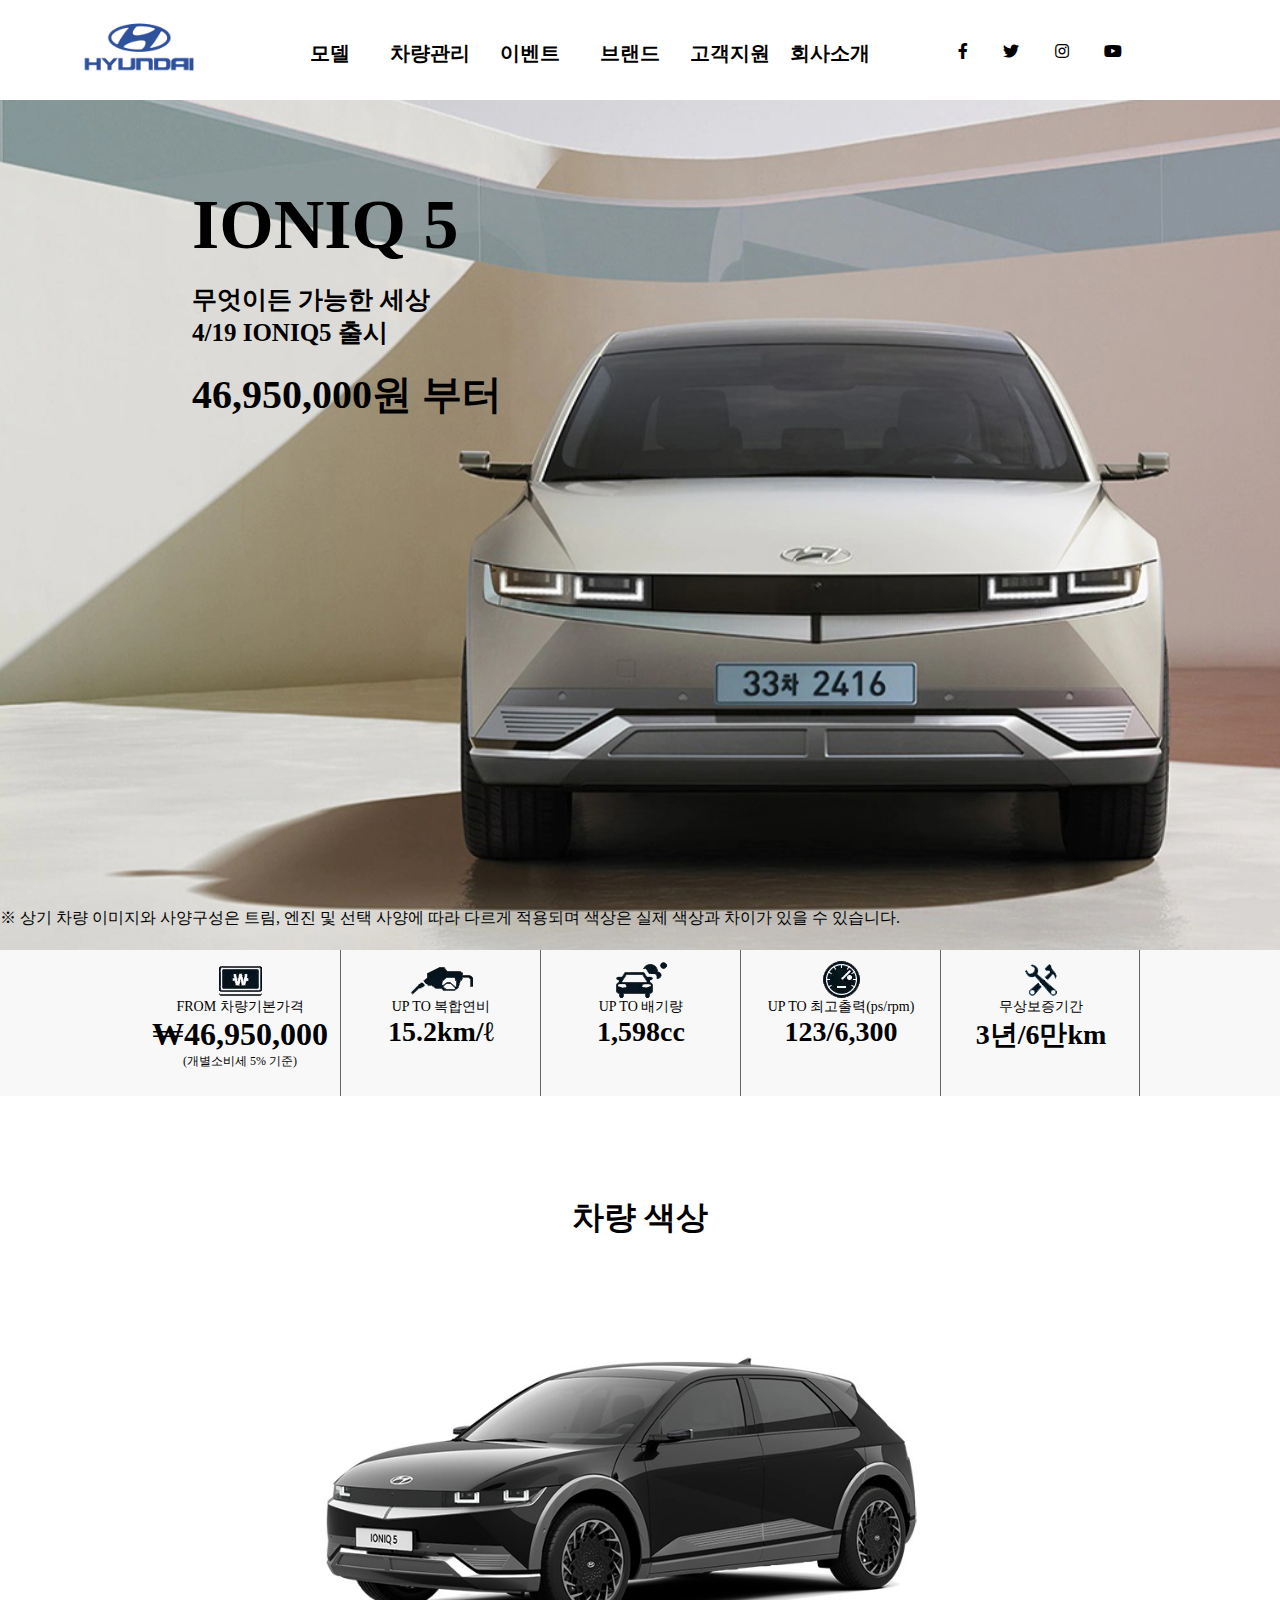
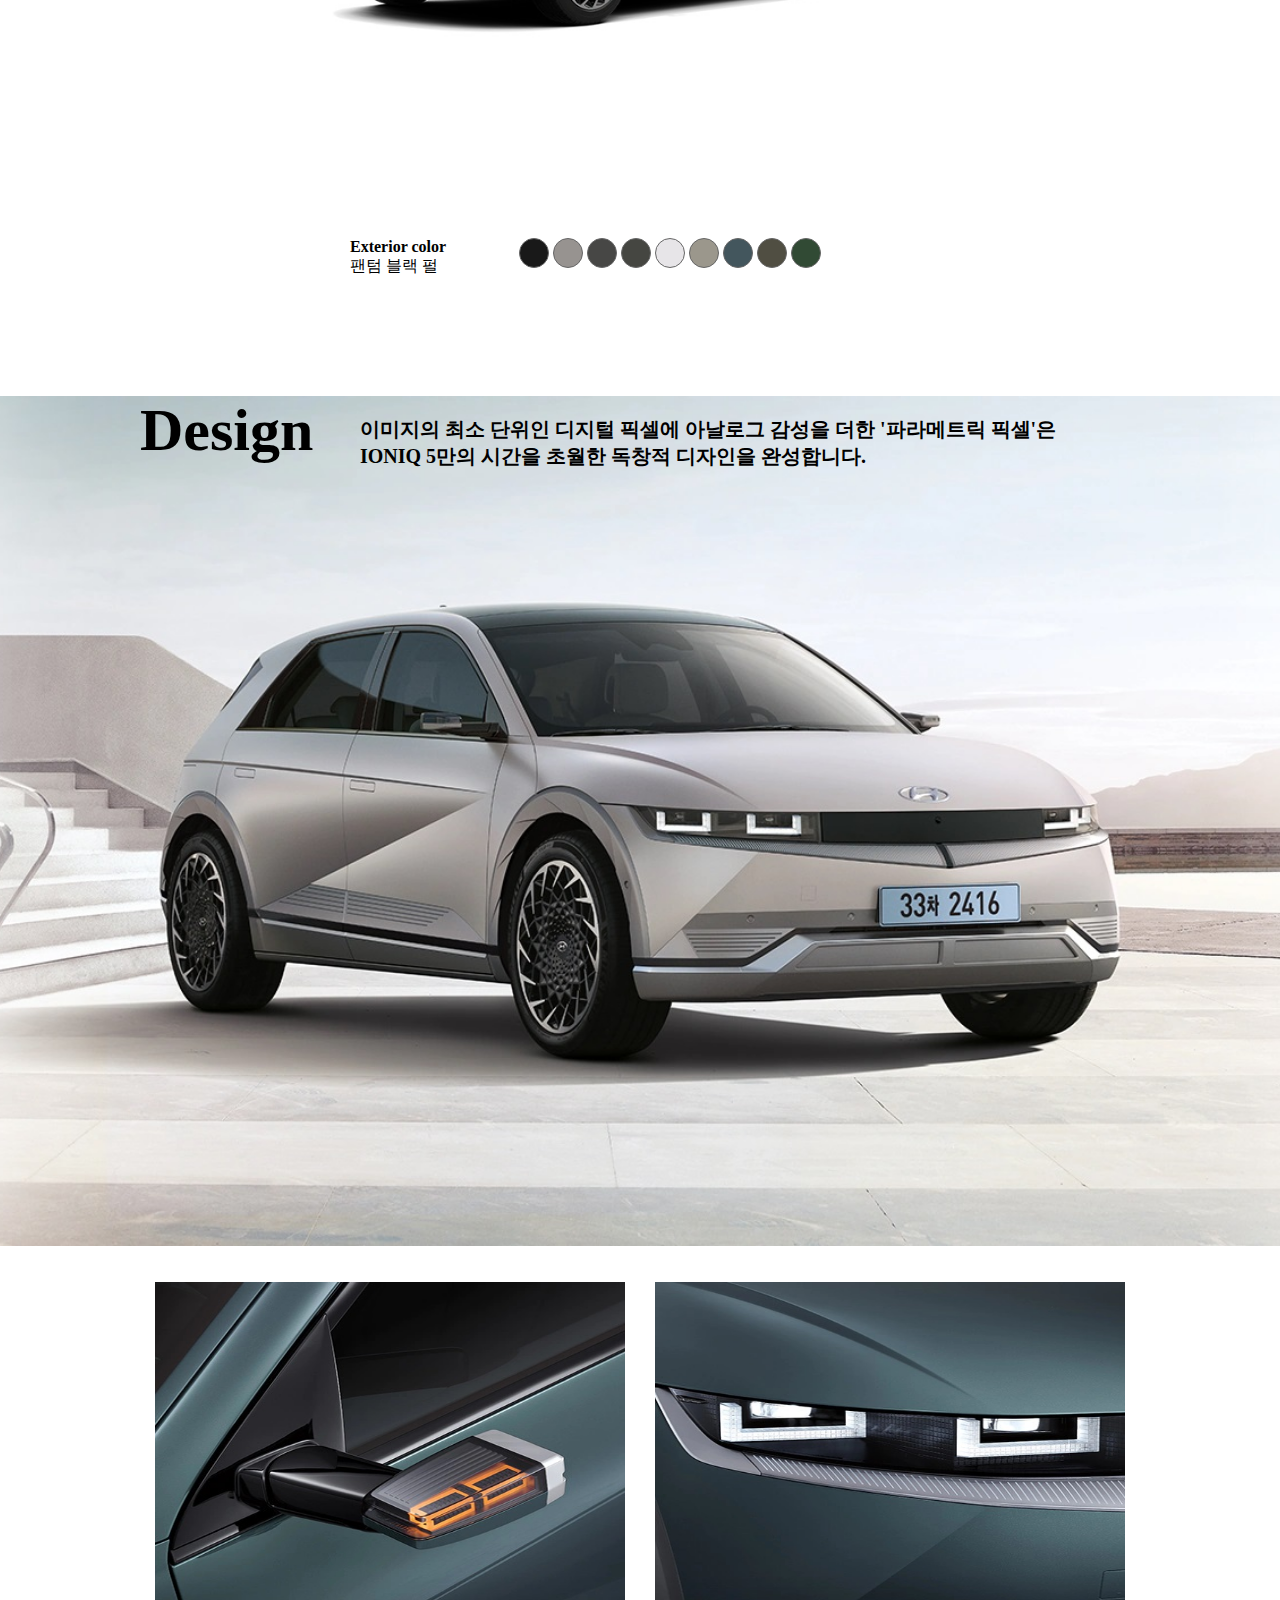
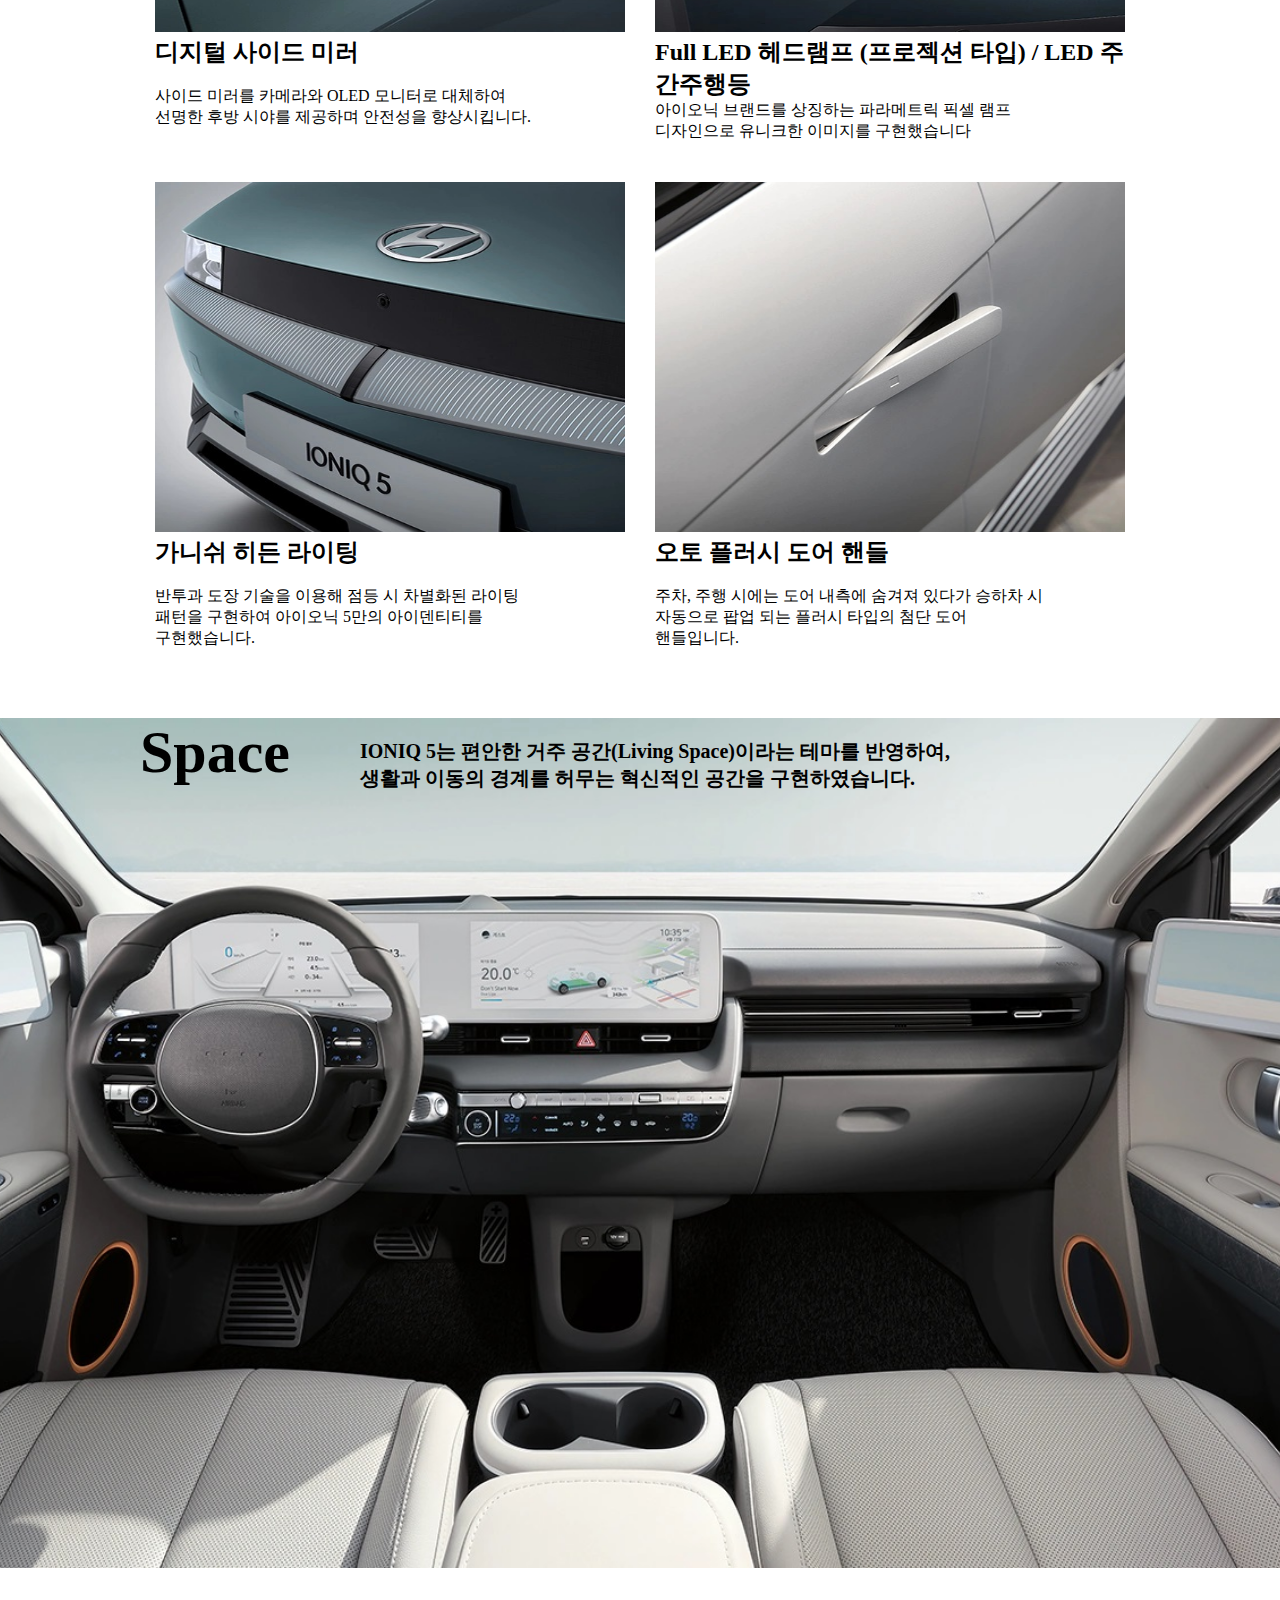
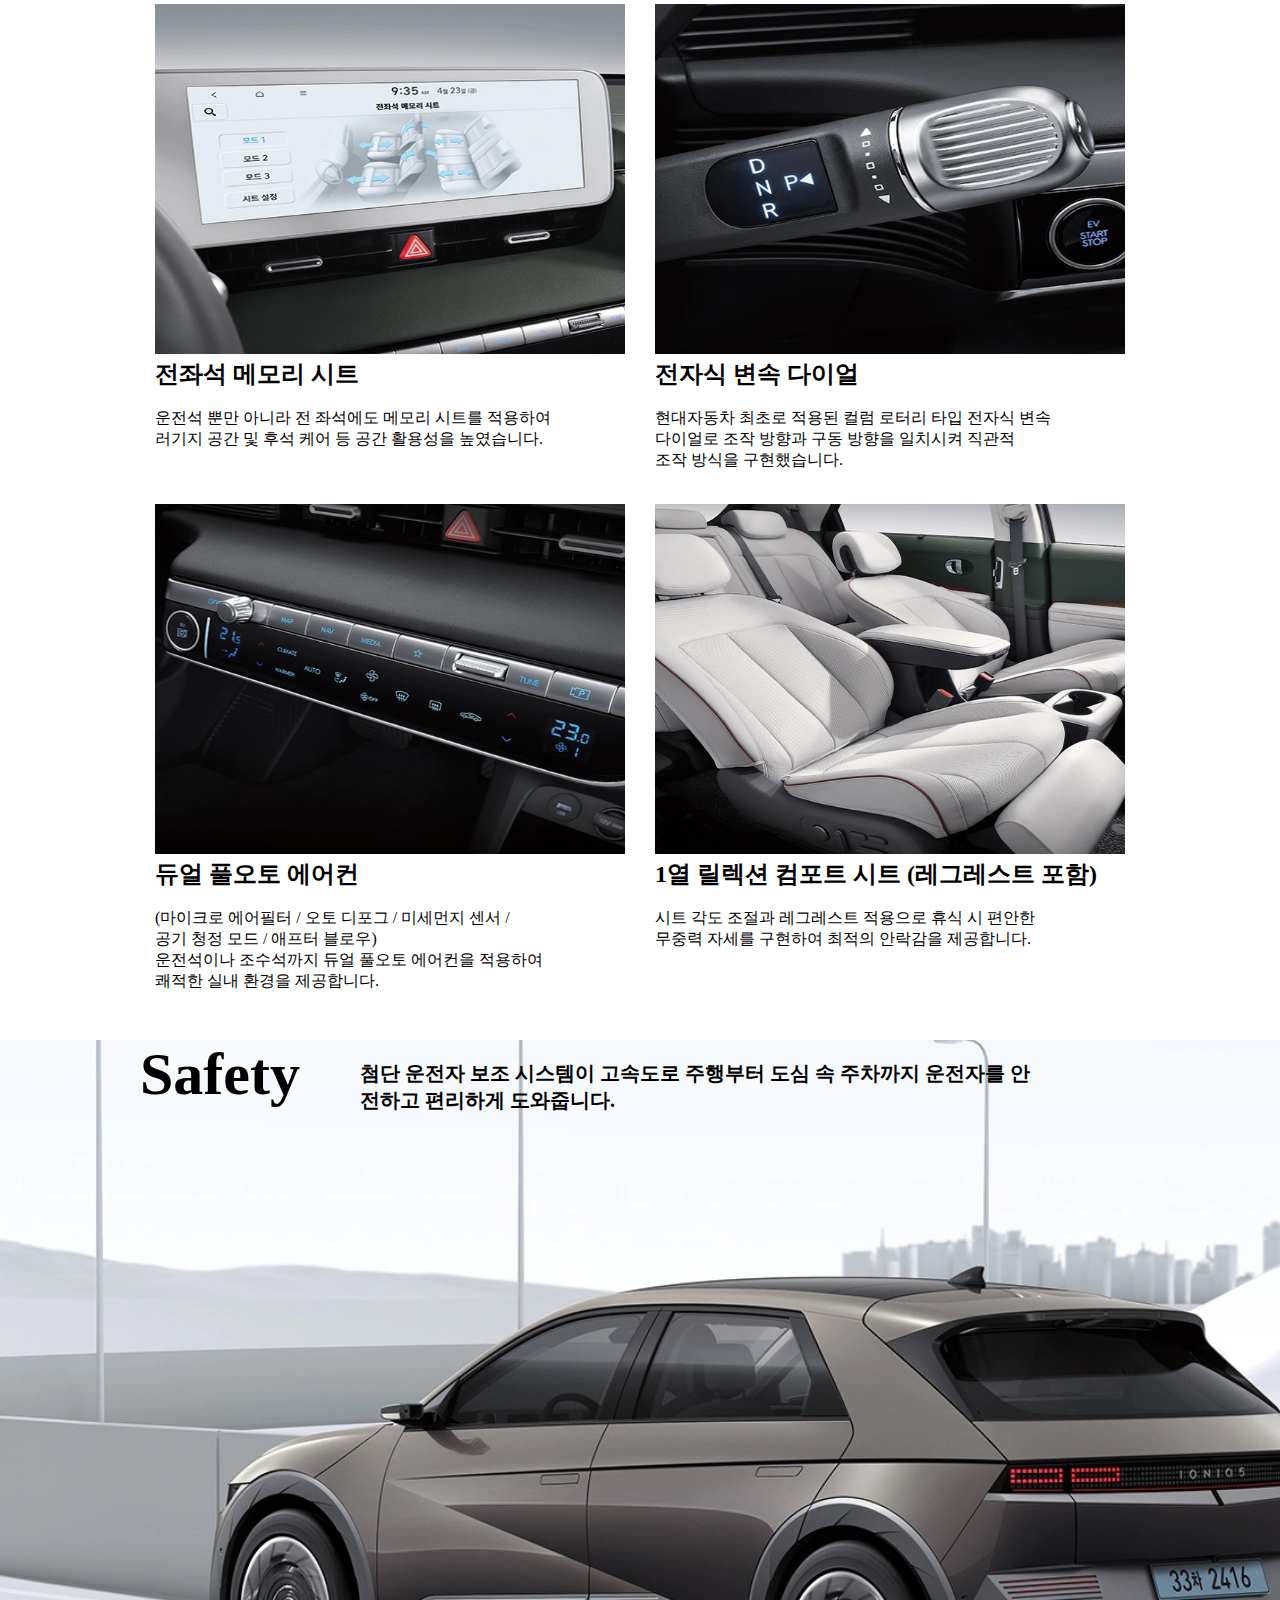
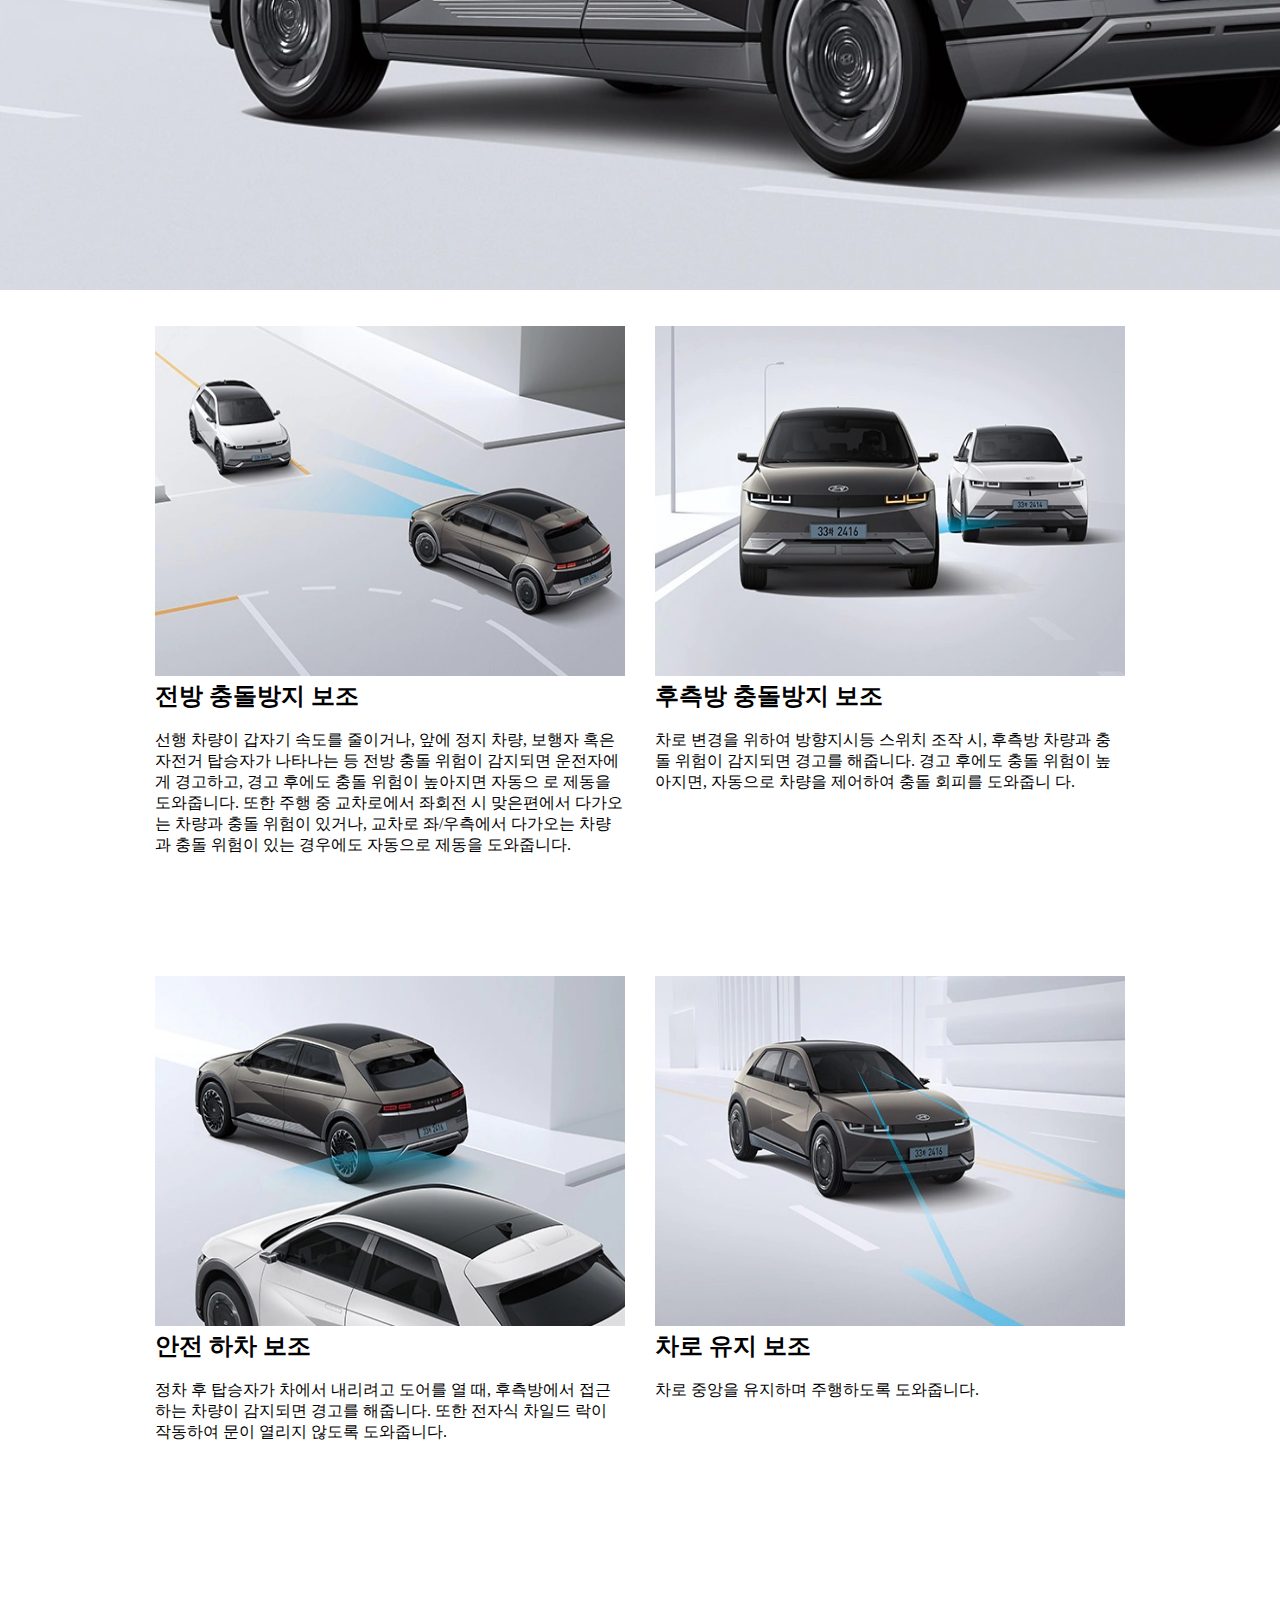
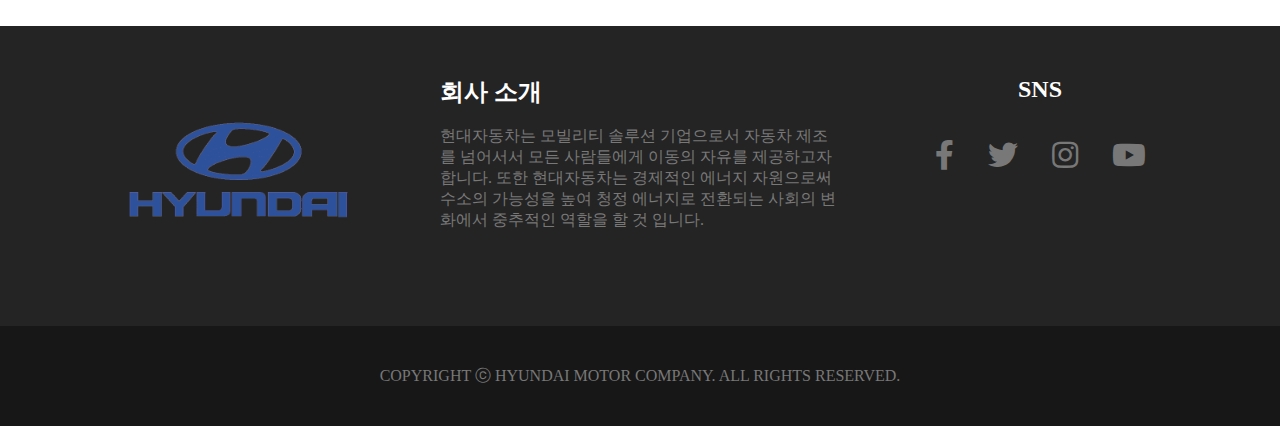
==== commit 034e974a: "1111" ====
--- a/sub.html
+++ b/sub.html
@@ -6,6 +6,8 @@
     <meta name="viewport" content="width=device-width, initial-scale=1.0">
     <title>현대자동차</title>
     <link rel="stylesheet" href="subcss/sub.css">
+    <link rel="stylesheet" href="subcss/sub2.css">
+    <link rel="stylesheet" href="subcss/sub3.css">
     <link rel="stylesheet" href="css/common.css">
     <link rel="stylesheet" href="css/common2.css">
     <link rel="stylesheet" href="css/common3.css">
@@ -44,17 +46,17 @@
    
    
     <div class="slide_1">
-               <div class="txt">
+        <div class="txt">
             <h1 class="txt1">IONIQ 5</h1><br>
             <h4>무엇이든 가능한 세상<br> 4/19 IONIQ5 출시</h4><br>
             <span class="txt2">46,950,000원 부터</span>
         </div>
         <span class="q">※ 상기 차량 이미지와 사양구성은 트림, 엔진 및 선택 사양에 따라 다르게 적용되며 색상은 실제 색상과 차이가 있을 수 있습니다.</span>
-        
+    
     </div>
     <div id="icon">
         <div class="ic">
-            <div class="icon a">
+            <div class="icon f">
                 <div id="flex">
                     <img src="subimg/icon1.png" alt="img">
                     <span>FROM 차량기본가격</span>
--- a/subcss/sub.css
+++ b/subcss/sub.css
@@ -1,5 +1,5 @@
 @charset "UTF-8";
-
+@media(min-width:1200px){
 .slide_1{width: 100%; height: 850px; margin: 0 auto; 
 background: url(../subimg/IONIQ5.jpg) no-repeat center/cover; position: relative;}
 .slide_1 .slim{width: 100%; height: 700px;}
@@ -70,7 +70,7 @@
 
 .slide_3{width: 100%; height: 850px; background:url(../subimg/spaceinterior.jpg)no-repeat center/cover;}
 .slide_3 .slide_h{width: 1000px; height: 80px; display: flex; flex-wrap: wrap;
-    justify-content: center;}
+justify-content: center;}
 .slide_3 .slide_h h1{width: 200px; height: auto; font-size: 60px; margin: 0;}
 .slide_3 .slide_h h2{width: 750px; height: 50px; font-size: 20px; margin-left: 20px; margin-top: 20px;}
 .slide_3_1{width:1000px; height: 1000px;  
@@ -88,3 +88,4 @@
  display: flex; justify-content: space-evenly; flex-wrap: wrap; }
 .slide_4_1 .slide_4_2{width: 470px; height: 560px; }
 .slide_4_1 .slide_4_2 img{width: 100%; height: 350px;}
+}--- a/subcss/sub2.css
+++ b/subcss/sub2.css
@@ -0,0 +1,88 @@
+@charset "UTF-8";
+@media(min-width:600px) and (max-width:1199px){
+.slide_1{width: 100%; height: 400px; margin: 0 auto; 
+background: url(../subimg/IONIQ5.jpg) no-repeat center/cover; 
+background-size: 100% 100%; position: relative;}
+.slide_1 .slim{width: 100%; height: 700px;}
+.slide_1 .txt{width: 50%; height: auto; position: absolute; top: 10%; 
+ left: 5%; }
+.slide_1 .txt h1{ font-size: 50px;}
+.slide_1 .txt h4{font-size: 25px;}
+.slide_1 .txt span{font-size: 20px; font-weight: bold;}
+.slide_1 .q{position: absolute; z-index: 2; width: 100%; 
+right: 0%; top: 95%; display: none;}
+
+#icon{width: 100%; height: auto;background-color: rgb(248,248,248);}
+#icon .ic{width: 100%; height: 150px; display: flex; justify-content: space-evenly;
+margin-top: -4px; }
+#icon .ic .icon{width: 100%; height: 100%;
+display: flex; flex-direction: column; align-items: center; text-align: center; }
+#flex{display: flex; flex-direction: column; align-items: center; text-align: center; 
+width: 100%; height: 70%; margin: auto;}
+#flex img{width: 30px; height: 30px;}
+#flex span{font-size: 12px;}
+#icon .ic .icon #flex h1{font-size: 20px;}
+#flex #small{font-size: 12px;}
+#icon .ic .b{border-left: 1px solid #666;}
+#icon .ic .c{border-left: 1px solid #666;}
+#icon .ic .d{border-left: 1px solid #666;}
+#icon .ic .e{border-left: 1px solid #666;}
+
+
+.carcol{width: 100%; height: auto; margin-bottom: 200px; }
+.carcol .color{width: 100%; height: 100%; margin:0 auto; }
+.carcol .color .cc{width: 100%; height: auto; margin: 0 auto;}
+.carcol .color .cc img{width: 100%;height: 100%;  margin: 0 auto;}
+.carcol .color h1{text-align: center; margin-bottom: 30px; margin-top: 100px;}
+.cgrey,.ggrey,.sgrey,.white,.gold,.blue,.olive,.dgreen{display: none;}
+.carcol .btn{width: 100%; height: 50px;  margin: 0 auto; margin-top: -100px; 
+display: flex; justify-content: space-evenly; align-items: center;}
+.carcol .btn p{margin: 0;}
+.carcol .btn button{margin: 0; width: 30px; height: 30px; border-radius: 20px; 
+border: 1px solid #666; cursor: pointer; }
+.cgrey2,.ggrey2,.sgrey2,.white2,.gold2,.blue2,.olive2,.dgreen2{display: none;}
+.colorname{width: 30%; margin: 0 auto; margin-left: 60px;}
+.carbtn{width: 70%; padding-right: -50px; margin: 0 auto;}
+.black1{background-color: rgb(25, 25, 25);}
+.cgrey1{background-color: rgb(151, 147, 144);}
+.ggrey1{background-color: rgb(71, 71, 69);}
+.sgrey1{background-color: rgb(69, 70, 65);}
+.white1{background-color: rgb(231, 229, 232);}
+.gold1{background-color: rgb(155, 151, 140);}
+.blue1{background-color: rgb(67, 86, 93);}
+.olive1{background-color: rgb(80, 78, 66);}
+.dgreen1{background-color: rgb(49, 74, 52);}
+
+.slide_2{width: 100%; height: 500px; background-size: 100% 100%;
+background:url(../subimg/slide2.jpg)no-repeat center/cover;}
+.slide_2 .slide_h{width: 100%; height: 80px; display: flex; align-content: flex-start;
+justify-content: center;}
+.slide_2 .slide_h h1{width: 20%; height: auto; font-size: 50px; margin: 0;}
+.slide_2 .slide_h h2{width: 80%; height: px; font-size: 13px; margin-left: 20px; margin-top: 20px;}
+.slide_2_1{width: 100%; height: 1000px;  display: flex; justify-content: space-evenly; 
+flex-wrap: wrap;}
+.slide_2_1 .slide_2_2{width: 50%; height: 50%; padding: 10px;}
+.slide_2_1 .slide_2_2 img{width: 100%; height: 350px;}
+
+.slide_3{width: 100%; height: 500px; background-size: 100% 100%; 
+background:url(../subimg/spaceinterior.jpg)no-repeat center/cover;}
+.slide_3 .slide_h{width: 100%; height: 80px; display: flex; align-content: flex-start;
+justify-content: center;}
+.slide_3 .slide_h h1{width: 20%; height: auto; font-size: 50px; margin: 0;}
+.slide_3 .slide_h h2{width: 80%; height: 50px; font-size: 15px; margin-left: 20px; margin-top: 20px;}
+.slide_3_1{width:100%; height: 1200px;  
+display: flex; justify-content: space-evenly; flex-wrap: wrap;}
+.slide_3_1 .slide_3_2{width: 50%; height: 50%; padding: 10px;}
+.slide_3_1 .slide_3_2 img{width: 100%; height: 350px;}
+
+.slide_4{width: 100%; height: 500px; background-size: 100% 100%;
+background:url(../subimg/smartsense.jpg)no-repeat center/cover;}
+.slide_4 .slide_h{width: 100%; height: 80px; display: flex; align-content: flex-start;
+justify-content: center;}
+.slide_4 .slide_h h1{width: 20%; height: auto; font-size: 50px; margin: 0;}
+.slide_4 .slide_h h2{width: 80%; height: 50px; font-size: 15px; margin-left: 20px; margin-top: 20px;}
+.slide_4_1{width:100%; height: 1300px;  
+ display: flex; justify-content: space-evenly; flex-wrap: wrap; }
+.slide_4_1 .slide_4_2{width: 50%; height: 50%; padding: 10px; }
+.slide_4_1 .slide_4_2 img{width: 100%; height: 350px;}
+}--- a/subcss/sub3.css
+++ b/subcss/sub3.css
@@ -0,0 +1,92 @@
+@charset "UTF-8";
+@media(max-width:599px){
+.slide_1{width: 100%; height: 350px; margin: 0 auto;  background-size: 100% 100%;
+background: url(../subimg/IONIQ5.jpg) no-repeat center/cover; position: relative;}
+.slide_1 .slim{width: 100%; height: 700px;}
+.slide_1 .txt{width: 1200px; height: auto; position: absolute; top: 10%; 
+ left: 15%; display: none;}
+.slide_1 .txt h1{font-size: 70px; display: none;}
+.slide_1 .txt h4{font-size: 25px; display: none;}
+.slide_1 .txt span{font-size: 40px; font-weight: bold; display: none;}
+.slide_1 .q{position: absolute; z-index: 2; width: 100%; 
+right: 0%; top: 95%; display: none;}
+
+#icon{width: 100%; height: 605px;background-color: rgb(248,248,248);}
+#icon .ic{width: 100%; height: auto; display: flex; flex-direction: column;
+margin-top: -4px; }
+#icon .ic .icon{width: 100%; height: auto;
+display: flex; flex-direction: column; align-items: center; text-align: center; }
+#flex{display: flex; flex-direction: column; align-items: center; text-align: center; 
+width: 100%; height: 120px; margin: auto;}
+#flex span{font-size: 14px;}
+#flex #small{font-size: 12px;}
+#icon .ic .f{border-bottom: 1px solid #666;}
+#icon .ic .f .big{font-size: 28px;}
+#icon .ic .b{border-bottom: 1px solid #666;}
+#icon .ic .b .big{font-size: 28px;}
+#icon .ic .c{border-bottom: 1px solid #666;}
+#icon .ic .c .big{font-size: 28px;}
+#icon .ic .d{border-bottom: 1px solid #666;}
+#icon .ic .d .big{font-size: 28px;}
+#icon .ic .e{border-bottom: 1px solid #666;}
+#icon .ic .e .big{font-size: 28px;}
+
+
+
+.carcol{width: 100%; height: auto;  margin-bottom: 50px;}
+.carcol .color{width: 100%; height: 100%; margin:0 auto; }
+.carcol .color .cc{width: 100%; height: auto; margin: 0 auto;}
+.carcol .color .cc img{width: 100%;height: 100%;  margin: 0 auto;}
+.carcol .color h1{text-align: center; margin-bottom: 30px; margin-top: 100px;}
+.cgrey,.ggrey,.sgrey,.white,.gold,.blue,.olive,.dgreen{display: none;}
+.carcol .btn{width: 100%; height: 100px; margin: 0 auto; display: flex; justify-content: space-evenly; align-content: space-between;}
+.carcol .btn p{margin: 0;}
+.carcol .btn button{margin: 0; width: 30px; height: 30px; border-radius: 20px; 
+border: 1px solid #666; cursor: pointer; }
+.cgrey2,.ggrey2,.sgrey2,.white2,.gold2,.blue2,.olive2,.dgreen2{display: none;}
+.colorname{width: 20%; margin: 0 auto; }
+.carbtn{width: 80%; margin: 0 auto;}
+.black1{background-color: rgb(25, 25, 25);}
+.cgrey1{background-color: rgb(151, 147, 144);}
+.ggrey1{background-color: rgb(71, 71, 69);}
+.sgrey1{background-color: rgb(69, 70, 65);}
+.white1{background-color: rgb(231, 229, 232);}
+.gold1{background-color: rgb(155, 151, 140);}
+.blue1{background-color: rgb(67, 86, 93);}
+.olive1{background-color: rgb(80, 78, 66);}
+.dgreen1{background-color: rgb(49, 74, 52);}
+
+.slide_2{width: 100%; height: 400px; background-size: 100% 100%;
+background:url(../subimg/slide2.jpg)no-repeat center/cover;}
+.slide_2 .slide_h{width: 100%; height: 80px; display: flex; justify-content: space-evenly;
+justify-content: center; padding: 0 35px;}
+.slide_2 .slide_h h1{width: 20%; height: auto; font-size: 30px; margin: 0; padding-top: 10px;}
+.slide_2 .slide_h h2{width: 80%; height: auto; font-size: 11px; margin-left: 20px; margin-top: 20px;}
+.slide_2_1{width: 100%; height: auto;  display: flex; flex-direction: column; 
+flex-wrap: wrap;}
+.slide_2_1 .slide_2_2{width: 90%; height: 500px;}
+.slide_2_1 .slide_2_2 img{width: 100%; height: 350px;}
+
+
+.slide_3{width: 100%; height: 400px; background-size: 100% 100%;
+background:url(../subimg/spaceinterior.jpg)no-repeat center/cover;}
+.slide_3 .slide_h{width: 100%; height: 80px; display: flex; justify-content: space-evenly;
+    justify-content: center; padding: 0 20px;}
+.slide_3 .slide_h h1{width: 20%; height: auto; font-size: 30px; margin: 0; padding-top: 10px;}
+.slide_3 .slide_h h2{width: 80%; height: auto; font-size: 11px; margin-left: 20px; margin-top: 20px;}
+.slide_3_1{width: 100%; height: auto;  display: flex; flex-direction: column; 
+    flex-wrap: wrap;}
+.slide_3_1 .slide_3_2{width: 90%; height: 500px; }
+.slide_3_1 .slide_3_2 img{width: 100%; height: 350px;}
+
+.slide_4{width: 100%; height: 400px; background-size: 100% 100%;
+background:url(../subimg/smartsense.jpg)no-repeat center/cover;}
+.slide_4 .slide_h{width: 100%; height: 80px; display: flex; justify-content: space-evenly;
+    justify-content: center; padding: 0 30px;}
+.slide_4 .slide_h h1{width: 20%; height: auto; font-size: 30px; margin: 0; padding-top: 10px;}
+.slide_4 .slide_h h2{width: 80%; height: auto; font-size: 11px; margin-left: 20px; margin-top: 20px;}
+.slide_4_1{width: 100%; height: auto;  display: flex; flex-direction: column; 
+    flex-wrap: wrap; }
+.slide_4_1 .slide_4_2{width: 90%; height: 560px; }
+.slide_4_1 .slide_4_2 img{width: 100%; height: 350px;}
+}--- a/css/common3.css
+++ b/css/common3.css
@@ -10,11 +10,10 @@
  position: relative;}
  .header #menu{width: 50px; height: 50px; float: right; display: none;}
 
-.header header nav{width: 80%; height: 100px; text-align: center;}
+.header header nav{width: 82%; height: 100px; text-align: center;}
 .header header nav ul{width: 100%;}
-.header header nav ul li{width: 16%; height: 100%; font-size: 75%;
-float: left;  font-weight: bold;
-padding: 40px 9px;}
+.header header nav ul li{width: 15%; height: 100%; font-size: 75%;
+float: left;  font-weight: bold; padding: 40px 9px;}
 .header header nav ul li:hover{background-color:rgb(46, 85, 155) ; cursor: pointer;}
 .header header nav ul li a{padding: 40px 0;}
 .header header nav ul li:hover a{color: #fff;}
